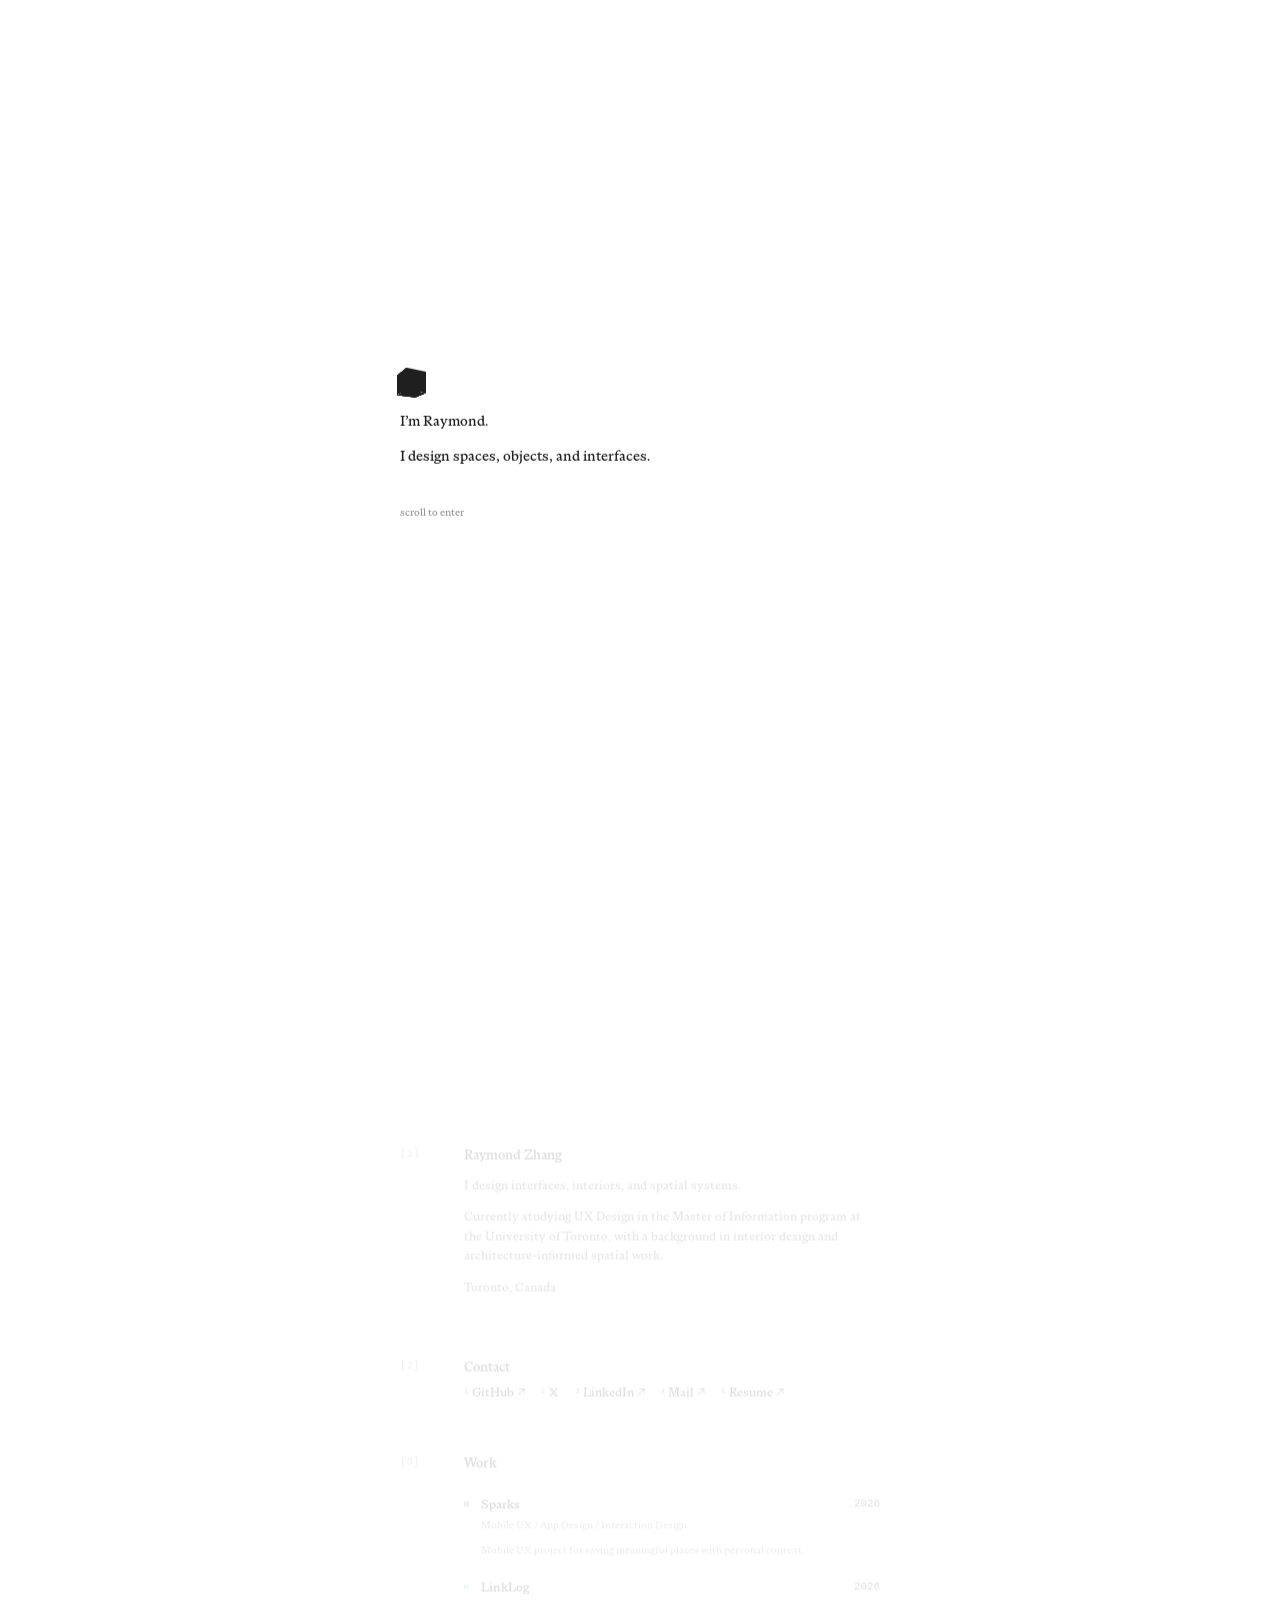
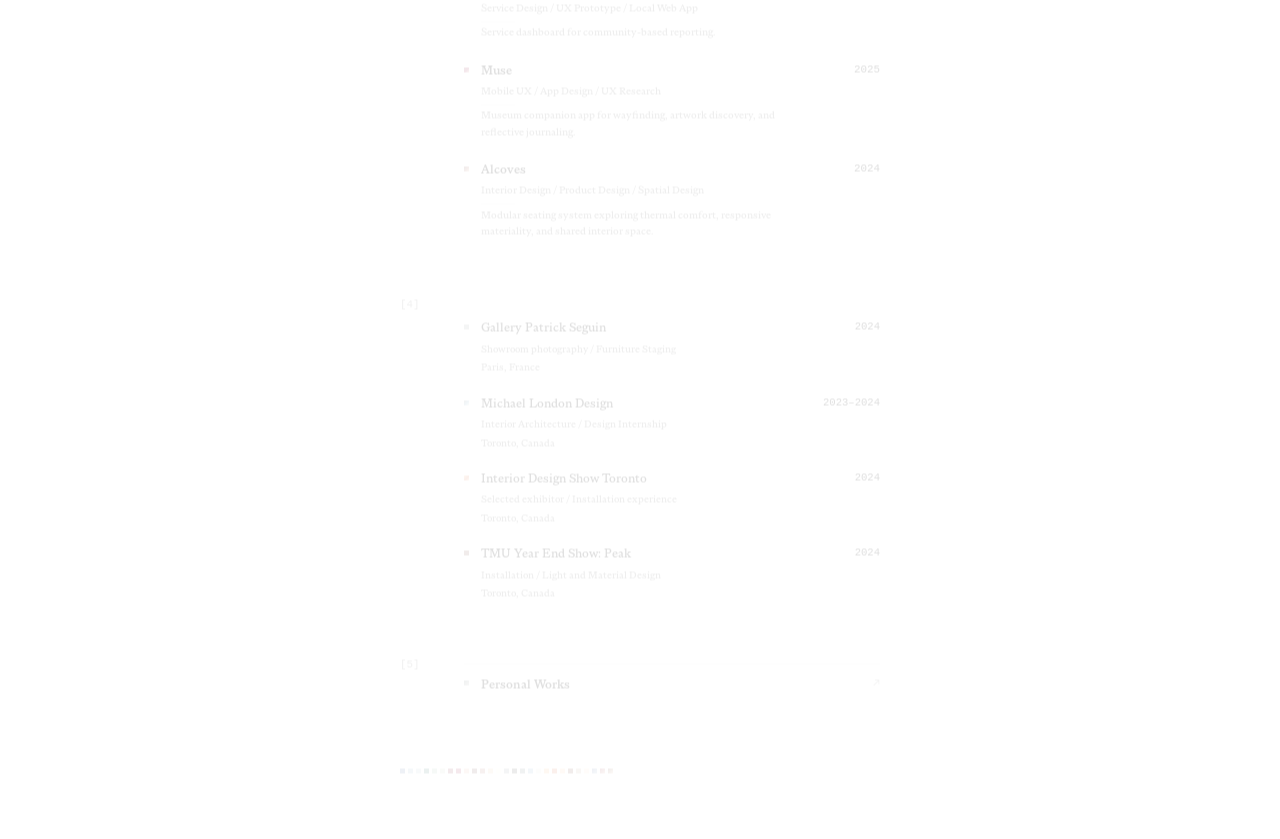
==== index.html @ 58f9a2d8 "Tighten Sparks prototype carousel spacing" ====
<!DOCTYPE html>
<html lang="en">
<head>
	<meta charset="UTF-8">
	<meta name="viewport" content="width=device-width, initial-scale=1.0">
	<meta name="theme-color" content="#ffffff">
	<meta name="background-color" content="#ffffff">
	<meta name="description" content="Raymond Zhang is a designer working across UX, interiors, and spatial systems, with selected work in service design, mobile app design, product design, and spatial experience.">
	<meta property="og:type" content="website">
	<meta property="og:url" content="https://www.ray-mnd.com/">
	<meta property="og:title" content="Raymond Zhang — UX, Spatial &amp; Product Design">
	<meta property="og:description" content="A portfolio of UX, service design, mobile app design, product design, and spatial experience work by Raymond Zhang.">
	<meta property="og:image" content="https://www.ray-mnd.com/og-image.png">
	<meta property="og:image:width" content="1200">
	<meta property="og:image:height" content="630">
	<meta property="og:image:alt" content="Raymond Zhang portfolio preview">
	<meta name="twitter:card" content="summary_large_image">
	<meta name="twitter:title" content="Raymond Zhang — UX, Spatial &amp; Product Design">
	<meta name="twitter:description" content="A portfolio of UX, service design, mobile app design, product design, and spatial experience work by Raymond Zhang.">
	<meta name="twitter:image" content="https://www.ray-mnd.com/og-image.png">
	<title>Raymond Zhang</title>
	<link rel="canonical" href="https://www.ray-mnd.com/">
	<link rel="icon" href="favicon.svg" type="image/svg+xml">
	<link rel="stylesheet" href="style.css?v=2026-06-17-tight-lowfi-carousel">
</head>

<body>
	<section class="intro-gate" aria-label="Opening introduction">
		<div class="site-shell intro-inner">
			<div class="intro-cube-scene" aria-hidden="true">
				<div class="intro-cube">
					<span class="cube-face cube-front"></span>
					<span class="cube-face cube-back"></span>
					<span class="cube-face cube-right"></span>
					<span class="cube-face cube-left"></span>
					<span class="cube-face cube-top"></span>
					<span class="cube-face cube-bottom"></span>
				</div>
				<div class="palette-cube" style="--cube-index: 0; --cube-tone: #050505; --cube-x: 1.18rem;">
					<span></span><span></span><span></span><span></span><span></span><span></span><span></span><span></span><span></span><span></span><span></span><span></span>
				</div>
				<div class="palette-cube" style="--cube-index: 1; --cube-tone: #1b1b1b; --cube-x: 1.8rem;">
					<span></span><span></span><span></span><span></span><span></span><span></span><span></span><span></span><span></span><span></span><span></span><span></span>
				</div>
				<div class="palette-cube" style="--cube-index: 2; --cube-tone: #313131; --cube-x: 2.42rem;">
					<span></span><span></span><span></span><span></span><span></span><span></span><span></span><span></span><span></span><span></span><span></span><span></span>
				</div>
				<div class="palette-cube" style="--cube-index: 3; --cube-tone: #484848; --cube-x: 3.04rem;">
					<span></span><span></span><span></span><span></span><span></span><span></span><span></span><span></span><span></span><span></span><span></span><span></span>
				</div>
				<div class="palette-cube" style="--cube-index: 4; --cube-tone: #5f5f5f; --cube-x: 3.66rem;">
					<span></span><span></span><span></span><span></span><span></span><span></span><span></span><span></span><span></span><span></span><span></span><span></span>
				</div>
				<div class="palette-cube" style="--cube-index: 5; --cube-tone: #767676; --cube-x: 4.28rem;">
					<span></span><span></span><span></span><span></span><span></span><span></span><span></span><span></span><span></span><span></span><span></span><span></span>
				</div>
				<div class="palette-cube" style="--cube-index: 6; --cube-tone: #8c8c8c; --cube-x: 4.9rem;">
					<span></span><span></span><span></span><span></span><span></span><span></span><span></span><span></span><span></span><span></span><span></span><span></span>
				</div>
				<div class="palette-cube" style="--cube-index: 7; --cube-tone: #a3a3a3; --cube-x: 5.52rem;">
					<span></span><span></span><span></span><span></span><span></span><span></span><span></span><span></span><span></span><span></span><span></span><span></span>
				</div>
				<div class="palette-cube" style="--cube-index: 8; --cube-tone: #b9b9b9; --cube-x: 6.14rem;">
					<span></span><span></span><span></span><span></span><span></span><span></span><span></span><span></span><span></span><span></span><span></span><span></span>
				</div>
				<div class="palette-cube" style="--cube-index: 9; --cube-tone: #cdcdcd; --cube-x: 6.76rem;">
					<span></span><span></span><span></span><span></span><span></span><span></span><span></span><span></span><span></span><span></span><span></span><span></span>
				</div>
				<div class="palette-cube" style="--cube-index: 10; --cube-tone: #dddddd; --cube-x: 7.38rem;">
					<span></span><span></span><span></span><span></span><span></span><span></span><span></span><span></span><span></span><span></span><span></span><span></span>
				</div>
				<div class="palette-cube" style="--cube-index: 11; --cube-tone: #ededed; --cube-x: 8rem;">
					<span></span><span></span><span></span><span></span><span></span><span></span><span></span><span></span><span></span><span></span><span></span><span></span>
				</div>
				<div class="palette-cube" style="--cube-index: 12; --cube-tone: #f8f8f8; --cube-x: 8.62rem;">
					<span></span><span></span><span></span><span></span><span></span><span></span><span></span><span></span><span></span><span></span><span></span><span></span>
				</div>
			</div>
			<p class="intro-line intro-name">I’m Raymond.</p>
			<p class="intro-line">I design spaces, objects, and interfaces.</p>
			<a class="intro-line intro-scroll-note" href="#home">scroll to enter</a>
		</div>
	</section>

	<main id="home" class="site-shell portfolio-index">
		<div class="home-index">
			<section class="home-intro" aria-labelledby="intro-title">
			<p class="index-number">[1]</p>
			<div class="intro-copy">
				<h1 id="intro-title">Raymond Zhang</h1>
				<p>I design interfaces, interiors, and spatial systems.</p>
				<p>Currently studying UX Design in the Master of Information program at the University of Toronto, with a background in interior design and architecture-informed spatial work.</p>
				<p class="muted">Toronto, Canada</p>
			</div>
			</section>

			<section class="contact-links" aria-label="Contact links">
			<p class="index-number">[2]</p>
			<div>
				<h2>Contact</h2>
				<ul class="numbered-links" aria-label="Contact links">
					<li>
						<a class="github-contact-link" href="https://github.com/sosekit" target="_blank" rel="noopener noreferrer">
							<sup>1</sup>
							<span>GitHub ↗</span>
						</a>
					</li>
					<li>
						<a class="x-contact-link" href="https://x.com/zhnnnng" target="_blank" rel="noopener noreferrer" aria-label="X">
							<sup>2</sup>
							<svg class="contact-link-icon" viewBox="0 0 24 24" aria-hidden="true" focusable="false">
								<path d="M18.9 2.5h3.3l-7.2 8.2 8.4 10.8h-6.6l-5.1-6.6-5.9 6.6H2.5l7.7-8.7L2.2 2.5h6.8l4.6 5.9 5.3-5.9Zm-1.2 17.1h1.8L8 4.3H6.1l11.6 15.3Z"></path>
							</svg>
						</a>
					</li>
					<li><a href="https://www.linkedin.com/in/zhng/" target="_blank" rel="noopener noreferrer"><sup>3</sup><span>LinkedIn ↗</span></a></li>
					<li><a href="mailto:rymndzhng@gmail.com"><sup>4</sup><span>Mail ↗</span></a></li>
					<li><a href="resume/raymond-zhang-resume.pdf" target="_blank" rel="noopener noreferrer"><sup>5</sup><span>Resume ↗</span></a></li>
				</ul>
			</div>
			</section>

			<section id="featured" class="selected-work-index" aria-labelledby="selected-title">
			<p class="index-number">[3]</p>
			<div>
				<h2 id="selected-title">Work</h2>
				<div class="work-list">
					<button class="work-index-row" type="button" data-work="sparks" aria-expanded="false" aria-controls="work-detail-panel">
						<span class="work-marker" style="--marker-color: #4e6498;" aria-hidden="true"></span>
						<span class="work-main">
							<strong>Sparks</strong>
							<em class="work-discipline">Mobile UX / App Design / Interaction Design</em>
							<small>Mobile UX project for saving meaningful places with personal context.</small>
						</span>
						<time datetime="2026">2026</time>
					</button>

					<button class="work-index-row" type="button" data-work="linklog" aria-expanded="false" aria-controls="work-detail-panel">
						<span class="work-marker" style="--marker-color: linear-gradient(135deg, #4e6498 0%, #96b4c9 55%, #b3c8cd 100%);" aria-hidden="true"></span>
						<span class="work-main">
							<strong>LinkLog</strong>
							<em class="work-discipline">Service Design / UX Prototype / Local Web App</em>
							<small>Service dashboard for community-based reporting.</small>
						</span>
						<time datetime="2026">2026</time>
					</button>

					<button class="work-index-row" type="button" data-work="muse" aria-expanded="false" aria-controls="work-detail-panel">
						<span class="work-marker" style="--marker-color: linear-gradient(135deg, #811c35 0%, #901442 55%, #e3b09b 100%);" aria-hidden="true"></span>
						<span class="work-main">
							<strong>Muse</strong>
							<em class="work-discipline">Mobile UX / App Design / UX Research</em>
							<small>Museum companion app for wayfinding, artwork discovery, and reflective journaling.</small>
						</span>
						<time datetime="2025">2025</time>
					</button>

					<button class="work-index-row" type="button" data-work="alcoves" aria-expanded="false" aria-controls="work-detail-panel">
						<span class="work-marker" style="--marker-color: linear-gradient(135deg, #5d3833 0%, #a86a5d 55%, #e8c29e 100%);" aria-hidden="true"></span>
						<span class="work-main">
							<strong>Alcoves</strong>
							<em class="work-discipline">Interior Design / Product Design / Spatial Design</em>
							<small>Modular seating system exploring thermal comfort, responsive materiality, and shared interior space.</small>
						</span>
						<time datetime="2024">2024</time>
					</button>
				</div>
			</div>
			</section>

			<section id="archive" class="archive-index" aria-label="Archive">
			<p class="index-number">[4]</p>
			<div>
				<div id="archive-list" class="archive-list" aria-label="Archive index"></div>
			</div>
			</section>

			<section id="personal" class="personal-works-index" aria-labelledby="personal-title">
				<p class="index-number">[5]</p>
				<div>
					<button id="personal-works-trigger" class="personal-works-trigger" type="button" aria-expanded="false" aria-controls="personal-grid-panel">
						<span class="personal-marker" style="--marker-color: linear-gradient(135deg, #616f74 0%, #b5b5af 100%);" aria-hidden="true"></span>
						<span class="personal-trigger-main">
							<span id="personal-title" class="personal-title">Personal Works</span>
						</span>
						<span class="personal-trigger-state">↗</span>
					</button>
					<div id="mobile-personal-panel" class="mobile-personal-panel" hidden>
						<div id="mobile-personal-grid" class="mobile-personal-panel-inner personal-grid"></div>
					</div>
				</div>
			</section>
			<div class="swatch-strip-wrapper" aria-hidden="true">
				<div class="swatch-strip">
					<span class="swatch-chip" style="--swatch-color: #4e6498"></span>
					<span class="swatch-chip" style="--swatch-color: #96b4c9"></span>
					<span class="swatch-chip" style="--swatch-color: #b3c8cd"></span>
					<span class="swatch-chip" style="--swatch-color: #2c695a"></span>
					<span class="swatch-chip" style="--swatch-color: #9ab9a6"></span>
					<span class="swatch-chip" style="--swatch-color: #c6d4bd"></span>
					<span class="swatch-chip" style="--swatch-color: #811c35"></span>
					<span class="swatch-chip" style="--swatch-color: #901442"></span>
					<span class="swatch-chip" style="--swatch-color: #e3b09b"></span>
					<span class="swatch-chip" style="--swatch-color: #5d3833"></span>
					<span class="swatch-chip" style="--swatch-color: #a86a5d"></span>
					<span class="swatch-chip" style="--swatch-color: #e8c29e"></span>
					<span class="swatch-chip" style="--swatch-color: #fffceb"></span>
					<span class="swatch-chip" style="--swatch-color: #899498"></span>
					<span class="swatch-chip" style="--swatch-color: #333230"></span>
					<span class="swatch-chip" style="--swatch-color: #616f74"></span>
					<span class="swatch-chip" style="--swatch-color: #7facc6"></span>
					<span class="swatch-chip" style="--swatch-color: #e2e7dc"></span>
					<span class="swatch-chip" style="--swatch-color: #f2b573"></span>
					<span class="swatch-chip" style="--swatch-color: #d15c32"></span>
					<span class="swatch-chip" style="--swatch-color: #f7cc9d"></span>
					<span class="swatch-chip" style="--swatch-color: #69372b"></span>
					<span class="swatch-chip" style="--swatch-color: #baa494"></span>
					<span class="swatch-chip" style="--swatch-color: #fadec3"></span>
					<span class="swatch-chip" style="--swatch-color: linear-gradient(135deg, #4e6498 0%, #96b4c9 100%)"></span>
					<span class="swatch-chip" style="--swatch-color: linear-gradient(135deg, #811c35 0%, #e3b09b 100%)"></span>
					<span class="swatch-chip" style="--swatch-color: linear-gradient(135deg, #5d3833 0%, #e8c29e 100%)"></span>
				</div>
			</div>
		</div>

		<section id="work-detail-panel" class="work-detail-panel work-panel-shell" aria-live="polite" hidden>
			<div id="work-detail-scroll" class="work-panel-scroll">
				<div id="work-detail-content" class="work-detail-content"></div>
			</div>
			<div id="work-panel-bottom-fade" class="work-panel-bottom-fade" aria-hidden="true"></div>
		</section>

		<section id="personal-grid-panel" class="personal-grid-panel" aria-label="Personal work thumbnails" hidden>
			<div id="personal-grid" class="personal-grid"></div>
		</section>

	</main>
	<div id="floating-image-preview" class="floating-image-preview archive-hover-preview" aria-hidden="true">
		<img alt="" loading="lazy" decoding="async">
	</div>
	<script>
		const cleanTrackingParams = () => {
			const url = new URL(window.location.href);
			let changed = false;

			Array.from(url.searchParams.keys()).forEach((key) => {
				if (key.toLowerCase().startsWith("utm_") || key.toLowerCase() === "fbclid") {
					url.searchParams.delete(key);
					changed = true;
				}
			});

			if (changed) {
				window.history.replaceState({}, "", `${url.pathname}${url.search}${url.hash}`);
			}
		};

		cleanTrackingParams();

			const IMAGE_VERSION = "2026-06-16-performance";
			const versionedImage = (src) => `${src}?v=${IMAGE_VERSION}`;
			const versionedSrcset = (srcset) => srcset
				.split(",")
				.map((candidate) => {
					const [src, ...descriptors] = candidate.trim().split(/\s+/);
					return `${versionedImage(src)} ${descriptors.join(" ")}`.trim();
				})
				.join(", ");
			const applyImageMetadata = (image, source) => {
				if (source.intrinsicWidth && source.intrinsicHeight) {
					image.width = source.intrinsicWidth;
					image.height = source.intrinsicHeight;
				}
				if (source.sizes) image.sizes = source.sizes;
				if (source.srcset) image.srcset = versionedSrcset(source.srcset);
			};

		const archiveItems = [
			{
				title: "Gallery Patrick Seguin",
				descriptor: "Showroom photography / Furniture Staging",
				location: "Paris, France",
				year: "2024",
					markerColor: "#899498",
					image: "images/archive/gallery-patrick-seguin.jpg",
					alt: "Gallery Patrick Seguin showroom photography",
					intrinsicWidth: 900,
					intrinsicHeight: 675
				},
			{
				title: "Michael London Design",
				descriptor: "Interior Architecture / Design Internship",
				location: "Toronto, Canada",
				year: "2023–2024",
					markerGradient: "linear-gradient(135deg, #616f74 0%, #7facc6 55%, #e2e7dc 100%)",
					image: "images/archive/michael-london-design.jpg",
					alt: "Michael London Design spatial documentation",
					intrinsicWidth: 900,
					intrinsicHeight: 675
				},
			{
				title: "Interior Design Show Toronto",
				descriptor: "Selected exhibitor / Installation experience",
				location: "Toronto, Canada",
				year: "2024",
					markerGradient: "linear-gradient(135deg, #f2b573 0%, #d15c32 55%, #f7cc9d 100%)",
					image: "images/archive/ids-toronto.jpg",
					alt: "Interior Design Show Toronto exhibition installation",
					intrinsicWidth: 900,
					intrinsicHeight: 675
				},
			{
				title: "TMU Year End Show: Peak",
				descriptor: "Installation / Light and Material Design",
				location: "Toronto, Canada",
				year: "2024",
					markerColor: "#69372b",
					image: "images/archive/tmu-year-end-peak.jpg",
					alt: "TMU Year End Show Peak installation",
					intrinsicWidth: 900,
					intrinsicHeight: 675
				}
		];

		const personalWorks = [
			{
				title: "Apples and Peaches",
				year: "2023",
				markerGradient: "linear-gradient(135deg, #811c35 0%, #e3b09b 100%)",
					image: "images/personal/painted-fruit-study.jpeg",
					alt: "Apples and peaches painting across an open sketchbook",
					intrinsicWidth: 1400,
					intrinsicHeight: 1038,
					srcset: "images/personal/painted-fruit-study-700.jpeg 700w, images/personal/painted-fruit-study.jpeg 1400w",
					sizes: "(max-width: 780px) 92vw, 320px",
					aspect: "4 / 3",
				imageScale: "1.14",
				size: "half"
			},
			{
				title: "7 Rue du Perche",
				year: "2024",
				markerColor: "#899498",
					image: "images/personal/7-rue-du-perche.jpg",
					alt: "Architectural elevation drawing of 7 Rue du Perche in Paris",
					intrinsicWidth: 838,
					intrinsicHeight: 1295,
					aspect: "2 / 3",
				imageFit: "contain",
				size: "half"
			},
			{
				title: "Takamatsu Facade Sketch",
				year: "2025",
					markerGradient: "linear-gradient(135deg, #616f74 0%, #b5b5af 100%)",
					image: "images/personal/takamatsu-architecture-sketch.jpg",
					alt: "Architectural line sketch of buildings in Takamatsu",
					intrinsicWidth: 1400,
					intrinsicHeight: 1017,
					srcset: "images/personal/takamatsu-architecture-sketch-700.jpg 700w, images/personal/takamatsu-architecture-sketch.jpg 1400w",
					sizes: "(max-width: 780px) 92vw, 320px",
					aspect: "4 / 3",
				imageScale: "1.07",
				size: "half"
			},
			{
				title: "Shanghai Facade Study",
				year: "2025",
					markerColor: "#899498",
					image: "images/personal/shanghai-architecture-sketch.jpg",
					alt: "Panoramic architectural line sketch of a Shanghai facade",
					intrinsicWidth: 1800,
					intrinsicHeight: 697,
					srcset: "images/personal/shanghai-architecture-sketch-900.jpg 900w, images/personal/shanghai-architecture-sketch.jpg 1800w",
					sizes: "(max-width: 780px) 92vw, 680px",
					aspect: "21 / 8",
				size: "wide"
			},
			{
				title: "Pathways",
				year: "2023",
				markerGradient: "linear-gradient(135deg, #4e6498 0%, #96b4c9 100%)",
				video: "videos/personal/pathways-2023.mp4",
				alt: "Pathways video study",
				aspect: "16 / 9",
				invertVideo: true,
				size: "medium"
			},
			{
				title: "Linea Lamp",
				year: "2022",
				markerColor: "#616f74",
					image: "images/personal/linea-lamp.jpg",
					alt: "Technical line drawing of the Linea Lamp design",
					intrinsicWidth: 1400,
					intrinsicHeight: 997,
					srcset: "images/personal/linea-lamp-700.jpg 700w, images/personal/linea-lamp.jpg 1400w",
					sizes: "(max-width: 780px) 92vw, 420px",
					aspect: "2262 / 1611",
				imageFit: "contain",
				size: "medium-left"
			}
		];

		const featuredProjects = {
			linklog: {
				title: "LinkLog",
				discipline: "Service Design / UX Prototype / Local Web App",
				year: "2026",
				summary: "LinkLog is a browser-based service dashboard prototype designed for OACAO’s Links2Wellbeing program. It helps staff manage local client records, track follow-ups, document interactions, and prepare de-identified seasonal reports without relying on a backend or complex technical setup. The final package included a working prototype, storyboard, user testing materials, future-state service blueprint, implementation toolkit, Miro process work, and technical documentation.",
				marker: "linear-gradient(135deg, #4e6498 0%, #96b4c9 55%, #b3c8cd 100%)",
				meta: [
					["Role", "UX Researcher / Service Designer / Prototype Developer"],
					["Tools", "Figma, Miro, MS Teams, HTML, CSS, JavaScript"],
					["Timeline", "May 2026"],
					["Team", "Team of 5"],
					["Context", "Academic-client service design project for OACAO’s Links2Wellbeing program"]
				],
				sections: [
					{
						label: "Problem",
						body: [
							"Community-based reporting workflows often depend on spreadsheets, shared computers, local files, and manual coordination. For staff and volunteers, this can make it difficult to know which clients need follow-up, where interaction notes live, and how to prepare reporting data without exposing sensitive information.",
							"Users needed a clearer way to manage referrals, follow-up activity, and seasonal reporting while staying within a local-file workflow."
						]
					},
					{
						label: "Solution",
						body: "LinkLog translates a spreadsheet-heavy service workflow into a lightweight local dashboard. The prototype supports client records, interaction notes, participation status, overdue follow-up tracking, and de-identified reporting exports.",
						items: [
							"Folder-based CSV loading",
							"Role selection and organization setup",
							"Dashboard overview of active clients and follow-ups",
							"Priority call lists",
							"3-month, 6-month, and 12-month follow-up tracking",
							"De-identified seasonal export flows",
							"Local save confirmation and plain-language folder guidance"
						]
					},
					{
						label: "Research / Discovery",
						body: "The project began by mapping the service workflow across frontline staff and program-level reporting needs. I focused on how Link Workers move from referral intake to first contact, participation tracking, follow-up calls, and annual or seasonal reporting.",
						items: [
							"How staff manage client records",
							"How interaction notes are documented",
							"Where follow-up tracking breaks down",
							"How reporting data is prepared",
							"What non-technical users need from a local-file tool"
						]
					},
					{
						label: "Key insights",
						insights: [
							["The workflow was not only about data entry.", "Staff needed to understand what action to take next, especially when a client was overdue for follow-up or missing participation information."],
							["Local files created both flexibility and confusion.", "CSV-based workflows made the tool lightweight and privacy-conscious, but folder permissions, save locations, and file structure needed clearer guidance."],
							["Reporting needed preview and control.", "Users needed to understand what fields were included, what date range was selected, and whether exported data was de-identified before saving."],
							["Plain language mattered as much as the interface.", "Labels, setup instructions, and confirmation states needed to reduce uncertainty for users who may not be comfortable with technical file handling."]
						]
					},
					{
						label: "Design response",
						body: "The design focused on making the workflow visible, guided, and reversible.",
						insights: [
							["Role-based setup", "Help users enter the tool through the perspective of their work context."],
							["Dashboard overview", "Surface active clients, overdue follow-ups, due-this-week tasks, and new enrollments."],
							["Priority call list", "Turn follow-up tracking into an actionable next-step view."],
							["Reporting flow", "Let users configure, preview, de-identify, and export seasonal reports with clearer confidence."]
						]
					},
					{
						label: "System + IA",
						ia: {
							userGroups: "SALC staff / volunteers · OACAO staff",
							coreObjects: "Client record · Interaction note · Follow-up status · Participation status · Organization profile · Seasonal report · Export file",
							primaryFlows: "Referral intake → first contact → participation tracking → scheduled follow-up → seasonal reporting",
							navigationModel: "Role setup · Dashboard · Clients · Follow-ups · Reports · Settings / folder access",
							keyDecisions: [
								"Separate daily coordination from program-level reporting.",
								"Use role-based setup so users enter the tool through their work context.",
								"Group exports by reporting intent rather than technical field names.",
								"Make de-identification, selected fields, date ranges, and save location visible before export.",
								"Keep local-file actions plain-language and reversible."
							],
							systemLogic: [
								"Follow-ups are organized around 3-month, 6-month, and 12-month check-ins.",
								"Reporting flows prioritize preview, field selection, and de-identified output.",
								"The dashboard surfaces overdue, due-this-week, and active client activity as action cues."
							]
						}
					},
					{
						label: "Prototype flows",
						numbered: [
							"Select role and organization",
							"Load local CSV folder",
							"Review dashboard summary",
							"Identify overdue follow-up",
							"Open client record and interaction history",
							"Prepare de-identified seasonal report",
							"Preview selected fields and export locally"
						]
					},
					{
						label: "Testing + iteration",
						body: "Feedback focused on whether the setup and export flows felt understandable for non-technical staff. The onboarding, folder-permission guidance, and reporting language were revised to make the tool feel more like a familiar local application rather than a technical prototype.",
						items: [
							"Users needed clearer explanation of folder access and local file handling",
							"Export filters needed to be grouped by reporting intent, not technical fields",
							"Save confirmation needed to make the final file location and format clearer"
						]
					},
					{
						label: "Design changes",
						items: [
							"Redesigned onboarding and role selection",
							"Clarified organization setup and folder-permission language",
							"Reorganized export filters into a more structured reporting flow",
							"Added preview states before export",
							"Added de-identified report language and local save confirmation"
						]
					},
					{
						label: "Takeaways",
						insights: [
							["Service tools need to make the next action visible.", "The strongest dashboard moments were not just summaries, but cues that helped staff know who needed attention next."],
							["Privacy can be designed through workflow.", "Local-file handling, de-identification, preview states, and field selection helped make privacy visible instead of hidden in the system."],
							["Plain-language UX is part of accessibility.", "The tool became more usable when technical file actions were translated into everyday steps."]
						]
					},
					{
						label: "Future steps",
						body: "Future iterations would focus on deeper usability testing with SALC staff, improving error recovery for missing or renamed CSV files, and refining the reporting flow for different seasonal or annual reporting needs."
					},
					{
						label: "Project Materials",
						body: "Selected final deliverables and process artifacts from the LinkLog service design project.",
						materials: [
							{
								label: "Prototype Demo",
								description: "Live prototype showing the Link Worker and OACAO reporting flows.",
								href: "https://link-logv2.vercel.app/"
							},
							{
								label: "Final Deliverables Folder",
								description: "Storyboard, user testing materials, future-state service blueprint, and supporting final documents.",
								href: "https://drive.google.com/drive/folders/1syy4EmmQT8JvOfEaAPjqw_-8b2BJGwcI"
							},
							{
								label: "Implementation Success Measurement Toolkit",
								description: "Toolkit for measuring adoption, ease of use, workflow fit, and organizational value.",
								href: "https://docs.google.com/document/d/1TLaolVhrd-7oYP8f5yWtf_HtqrpzsdS1lMcR8tavSR8/edit?tab=t.0#heading=h.66a3g2tp1sl5"
							},
							{
								label: "Miro Process Work",
								description: "Affinity mapping, current-state blueprinting, and early process work.",
								href: "https://miro.com/app/board/uXjVHXrD-IA=/?moveToWidget=3458764671706328996&cot=14"
							},
							{
								label: "GitHub Repository",
								description: "Prototype files, technical documentation, README files, product backlog, and requirements.",
								href: "https://github.com/belindakwan/LinkLogv2/"
							}
						]
					}
				]
			},
			sparks: {
				title: "Sparks",
				discipline: "Mobile UX / App Design / Interaction Design",
				year: "2026",
				summary: "Sparks is a mobile UX project for saving, organizing, and revisiting meaningful places through trusted recommendations, personal context, and curated discovery. The app helps users capture the meaning behind a place, not just the location.",
				marker: "#4e6498",
				meta: [
					["Role", "UX Designer / UX Researcher"],
					["Tools", "Figma, Miro, MS Teams"],
					["Timeline", "2026"],
					["Team", "Team of 3"],
					["Context", "Mobile UX design project"]
				],
				sections: [
					{
						label: "Product direction",
						body: "Sparks connects place, memory, and action. It supports people who want to save meaningful places with context and explore recommendations from people they trust."
					},
					{
						label: "Problem",
						body: [
							"People save places across map pins, screenshots, notes, messages, and memory. These saved places can be useful, but they rarely keep the context of why a place mattered.",
							"Users needed a clearer way to collect meaningful places, organize them into lists, and share recommendations without turning the experience into a generic public review platform."
						]
					},
					{
						label: "Solution",
						body: "Sparks reframes saved places as personal landmarks. Users can create a Spark, add context, organize Sparks into curated lists, and explore trusted recommendations as guided experiences.",
						items: [
							"Create place-based Sparks with photos, captions, and location context",
							"Build Spark Lists around trips, moods, routines, or recommendations",
							"Explore saved lists through guided routes",
							"Use audience controls for selective sharing",
							"Return to meaningful places with clearer saved and bookmark states"
						]
					},
					{
						dividerBefore: true,
						label: "Target users",
						body: "Two proto-personas shaped the redesign:",
						personaCards: [
							{
								name: "NAT",
								title: "The Urban Explorer",
								age: "21",
								icon: "images/projects/sparks/nat-persona.png",
								alt: "Black and white illustrated icon for NAT, the urban explorer persona",
								intrinsicWidth: 256,
								intrinsicHeight: 256,
								description: "New to a city or visiting temporarily. Wants trusted, personal recommendations instead of generic tourist content.",
								painPoint: "Recommendations from friends or creators are scattered and hard to use in the moment."
							},
							{
								name: "JEN",
								title: "The Travelling Creator",
								age: "24",
								icon: "images/projects/sparks/jen-persona.png",
								alt: "Black and white illustrated icon for JEN, the travelling creator persona",
								intrinsicWidth: 256,
								intrinsicHeight: 256,
								description: "A local, traveller, or city enthusiast who intentionally collects meaningful places and wants to share them with others.",
								painPoint: "Existing platforms make it hard to connect content, place, and personal context in a lasting way."
							}
						],
						sharedInsight: "Both users need a way to connect place, memory, and action, either by following trusted recommendations or creating meaningful lists for others to explore."
					},
					{
						label: "Research / usability feedback",
						body: "Peer usability testing showed that the original prototype had a strong concept, but several parts of the flow did not match user expectations.",
						items: [
							"List creation was hidden and felt tied to adding a location",
							"The Explore List CTA was visually buried and easy to miss",
							"Bookmarks and Lists created a confusing mental model",
							"Audience toggle states were unclear",
							"Form state needed to persist across interactions",
							"Monochrome icons reduced scannability in navigation and map-heavy screens"
						]
					},
					{
						label: "Key insights",
						insights: [
							["Saved places needed context.", "A location alone was not enough. The memory, reason, or recommendation attached to the place made it useful."],
							["Lists needed a clearer home.", "Users needed one place to find saved and created Spark Lists."],
							["Explore needed to feel active.", "Spark Lists worked best when they became guided discovery experiences rather than static collections."],
							["Visual cues improved wayfinding.", "Colour and active states helped users scan categories, navigation, and map-heavy screens more quickly."]
						]
					},
					{
						label: "System + structure",
						ia: {
							userGroups: "Urban explorers · Travelling creators · Close friends · List followers",
							coreObjects: "Place · Spark · Spark List · Saved list · Category · Audience group · Comment",
							primaryFlows: "Create a Spark · Create a List · Add to List · Explore a Spark List · Comment",
							navigationModel: "Home · Create · Your Lists · Explore · Saved · Profile",
							keyDecisions: [
								"Keep Spark creation separate from List creation.",
								"Give lists a dedicated place in the navigation.",
								"Make save, bookmark, and audience states explicit.",
								"Use category colour as a functional cue.",
								"Design recovery states for unavailable lists."
							],
							systemLogic: [
								"A Spark can stand alone or belong to one or more Spark Lists.",
								"Spark Lists can be saved, previewed, explored, and completed.",
								"Comments add reflection and social context to individual Sparks."
							]
						}
					},
					{
						dividerBefore: true,
						label: "Design response",
						body: "Based on usability testing, I redesigned Sparks' core flows to make saving, organizing, and revisiting places clearer through category filters, explicit save states, a dedicated Your Lists page, and a standalone Create List flow. Visually, the redesign moved from a mostly monochrome interface toward a more scannable system with colour-coded category cues, stronger CTA hierarchy, clearer active states, and reusable list and card components.",
						insights: [
							["Dedicated Your Lists page", "Centralizes saved and created Spark Lists so users know where lists live."],
							["Standalone Create List flow", "Lets users create curated collections without starting from a Spark."],
							["Reusable Add to List component", "Lets users keep building lists from multiple points in the app."],
							["Stronger Explore Mode CTAs", "Makes guided list exploration more visible and easier to start."]
						]
					},
					{
						label: "Redeveloped Task Flows",
						body: "The redesigned flows focus on two connected behaviours: creating meaningful place-based content and exploring curated Spark Lists as guided experiences. Together, these flows support the creator who captures and shares places, and the explorer who follows trusted recommendations in the real world.",
						insights: [
							["Create a Spark", "This flow supports JEN, the travelling creator. Users start from Home, create a Spark, add or search for a location, write a caption, choose an audience, and decide whether the Spark stays individual or joins a Spark List. If the location does not exist, users can create a new location from the searched name. The flow ends with a clear posted state."],
							["Create a Spark rationale", "Clearer button affordances, persistent form state, location fallback options, and explicit save or list choices reduce hesitation during creation."],
							["Explore a Spark List", "This flow supports NAT, the urban explorer. Users open saved Spark Lists, preview a list, start Explore Mode, follow a route to each Spark location, and finish with a checklist-style completion screen for reviewing, following, commenting, or bookmarking."],
							["Unavailable list recovery", "If a saved Spark List was deleted by the creator, the app shows a recovery state with a similar suggested Spark List that users can preview before starting."],
							["Explore rationale", "Spark Lists become guided discovery experiences with route-following, progress, recovery states, and post-experience actions."]
						]
					},
					{
						label: "Low-Fidelity Prototype",
						body: "Early wireframes were used to test the structure of the create, save, and list exploration flows before moving into visual design.",
						carousel: [
							{
								src: "images/projects/sparks/lofi-home-feed-view.png",
								alt: "Low-fidelity wireframe of the Sparks home feed view",
								intrinsicWidth: 360,
								intrinsicHeight: 800
							},
							{
								src: "images/projects/sparks/lofi-home-map-view.png",
								alt: "Low-fidelity wireframe of the Sparks home map view",
								intrinsicWidth: 360,
								intrinsicHeight: 800
							},
							{
								src: "images/projects/sparks/lofi-add-spark-to-list.png",
								alt: "Low-fidelity wireframe of adding a Spark to a list",
								intrinsicWidth: 360,
								intrinsicHeight: 800
							},
							{
								src: "images/projects/sparks/lofi-create-spark-add-title.png",
								alt: "Low-fidelity wireframe of the Create Spark caption and audience flow",
								intrinsicWidth: 360,
								intrinsicHeight: 800
							},
							{
								src: "images/projects/sparks/lofi-create-spark-gallery-selected.png",
								alt: "Low-fidelity wireframe of the Create Spark gallery selection flow",
								intrinsicWidth: 360,
								intrinsicHeight: 800
							},
							{
								src: "images/projects/sparks/lofi-end-of-experience.png",
								alt: "Low-fidelity wireframe of the Spark List end of experience screen",
								intrinsicWidth: 360,
								intrinsicHeight: 800
							},
							{
								src: "images/projects/sparks/lofi-explore-mode-spark-1.png",
								alt: "Low-fidelity wireframe of Explore Mode navigation",
								intrinsicWidth: 360,
								intrinsicHeight: 800
							},
							{
								src: "images/projects/sparks/lofi-spark-list-preview-location-1.png",
								alt: "Low-fidelity wireframe of the Spark List preview flow",
								intrinsicWidth: 360,
								intrinsicHeight: 800
							}
						]
					},
					{
						label: "Key Components",
						items: [
							"Spark Cards: display image, title, location, tags, and save state for quick browsing",
							"Category Filters: help users scan and filter Sparks by type, mood, or activity",
							"Create Spark Flow: guides users through photo, location, caption, audience, and list assignment",
							"Create List Flow: gives users a direct way to create curated collections",
							"Your Lists Page: centralizes saved and created Spark Lists",
							"Add to List Component: lets users keep building lists from multiple points in the app",
							"Explore Mode: turns Spark Lists into guided, real-world discovery routes",
							"Commenting: lets users add reflections, reactions, or memories to a Spark"
						]
					},
					{
						label: "Feature moments",
						insights: [
							["Creating a Spark", "Helps users capture a meaningful place quickly while preserving the context behind it: photo, location, caption, audience, and list assignment."],
							["Creating a List", "Gives users a direct way to organize Sparks into curated collections instead of hiding list creation inside the Spark flow."],
							["Spark List Guide", "Turns curated lists into guided discovery experiences with sequencing, route-following, and intentional completion."],
							["Leaving a Comment", "Adds personal reflection and social context so each Spark feels more meaningful and connected."]
						]
					},
					{
						label: "Testing + iteration",
						body: "The redesign focused on navigation clarity, list creation, form persistence, and whether users understood how Sparks, Lists, bookmarks, and Explore Mode related to each other.",
						items: [
							"Users needed a clearer entry point for creating lists",
							"Explore Mode needed stronger visual priority",
							"Bookmark and list states needed clearer separation",
							"Audience toggles needed more explicit state changes",
							"Colour-coded navigation cues improved scannability"
						]
					},
					{
						label: "Key iteration details",
						items: [
							"Added a dedicated Your Lists page",
							"Separated Create List from Create Spark",
							"Introduced a reusable Add to List component",
							"Clarified category filters and active navigation states",
							"Made bookmark and save states more explicit",
							"Added recovery states for unavailable Spark Lists",
							"Improved CTA hierarchy for Explore Mode and list actions"
						]
					},
					{
						dividerBefore: true,
						label: "Takeaways",
						insights: [
							["Context made the product useful.", "The app became stronger when the design focused less on places alone and more on why those places mattered."],
							["Lists needed to become experiences.", "Spark Lists worked better when they supported exploration, progress, and recovery, not just saving."],
							["Navigation carried the concept.", "Clearer structure helped users understand the difference between Sparks, Lists, bookmarks, and guided exploration."]
						]
					},
					{
						label: "Future steps",
						body: "Future iterations would focus on testing Explore Mode in real-world contexts, refining map and list switching, and evaluating audience controls with users."
					},
					{
						label: "Why Sparks Works",
						body: [
							"Sparks works because each design decision supports a clear user need: capture quickly, remember with context, browse without friction, and return to places with intention.",
							"Save the place. Keep the context. Revisit with intention."
						]
					}
				]
			},
			muse: {
				title: "Muse",
				discipline: "Mobile UX / App Design / UX Research",
				year: "2025",
				role: "UX Designer / UX Researcher",
				tools: "Figma, Miro, MS Teams",
				timeline: "3 months",
				team: "Research team of 4",
				summary: "Muse is a mobile companion app designed to make museum visits easier to navigate, understand, and remember. It brings together AR wayfinding, artwork lookup, accessible learning tools, and reflective journaling to support visitors before, during, and after their visit.",
				marker: "linear-gradient(135deg, #811c35 0%, #901442 55%, #e3b09b 100%)",
				meta: [
					["Role", "UX Designer / UX Researcher"],
					["Tools", "Figma, Miro, MS Teams"],
					["Timeline", "3 months"],
					["Team", "Research team of 4"]
				],
				sections: [
					{
						label: "Problem",
						body: [
							"Museum visits are rich, but often hard to move through.",
							"Visitors are expected to navigate unfamiliar layouts, absorb artwork context, and document what they saw, all at the same time. Through research, we found that the museum experience often breaks down in three places: wayfinding, information access, and personal documentation.",
							"Visitors described getting lost in maze-like layouts, relying on surface-level wall labels, and leaving with scattered photos or notes they rarely revisited."
						]
					},
					{
						label: "Solution",
						body: [
							"Muse turns the museum visit into a guided, reflective experience.",
							"The app combines AR navigation, artwork lookup, accessible content, and journaling into one mobile companion. Instead of treating navigation, learning, and documentation as separate tasks, Muse connects them into a single visit flow."
						],
						items: [
							"AR navigation for finding galleries and artworks",
							"QR code and number-based artwork lookup",
							"Contextual artwork descriptions",
							"Audio description and colour-blind viewing support",
							"Journal entries for saving, reflecting on, and sharing visits"
						]
					},
					{
						label: "Research",
						body: "To understand how people currently move through museums, our team interviewed art enthusiasts and frequent museum visitors, primarily ages 18–30. Sessions were recorded with consent, summarized, and synthesized through affinity mapping in Miro.",
						image: {
							src: "images/projects/muse/affinity-map.jpg",
							alt: "Muse affinity mapping research synthesis on a whiteboard",
							intrinsicWidth: 1200,
							intrinsicHeight: 900,
							srcset: "images/projects/muse/affinity-map-600.jpg 600w, images/projects/muse/affinity-map.jpg 1200w",
							sizes: "(max-width: 780px) 68vw, 18rem",
							width: "min(68%, 18rem)",
							treatment: "whiteWash",
							placement: "afterItems"
						},
						items: [
							"How visitors navigate museum spaces",
							"How they learn about artworks",
							"How they document their visits",
							"When they prefer solo or social experiences",
							"What tools they already rely on"
						]
					},
					{
						label: "User persona",
						persona: {
							title: "The Reflective Museum Visitor",
							profile: "A frequent museum visitor who wants to move through exhibitions with more confidence, understand artworks in context, and remember the visit afterward.",
							need: "A guided way to navigate the museum, access deeper artwork information, and document reflections without interrupting the visit.",
							behaviors: [
								"Visits museums alone or with friends",
								"Takes photos of artworks, labels, maps, or exhibition details",
								"Looks up artists or artwork context when labels feel too limited",
								"Documents visits for memory, study, inspiration, or sharing",
								"Values both quiet solo reflection and social conversation"
							],
							painPoints: [
								"Large museum layouts can feel maze-like",
								"Signage and maps are not always easy to use in the moment",
								"Wall labels often provide limited context",
								"Photos and notes become scattered after the visit",
								"Social documentation does not always support private reflection"
							],
							designImplication: "Muse needed to connect wayfinding, artwork information, accessibility support, and journaling into one museum visit flow."
						}
					},
					{
						label: "Key insights",
						insights: [
							["Navigation shaped the entire visit.", "Participants consistently described museums as difficult to navigate. Maps were hard to find, signage was unclear, and several visitors photographed physical maps or asked staff for directions, while still missing exhibits they intended to see."],
							["Documentation was scattered, but important.", "Every participant took photos during museum visits, often for memory, sharing, or creative reference. Some also used sketches and notes, but these artifacts lived across camera rolls, notebooks, and apps with no clear way to revisit them."],
							["Artwork information lacked depth.", "Visitors wanted more context than wall labels usually provided. When labels felt too shallow, they searched online, looked for artist portfolios, or stopped trying. QR codes were received positively because they allowed visitors to access information without crowding the artwork label."],
							["Solo and social visits served different needs.", "Visitors valued shared conversations during museum visits, but solo visits allowed for slower reflection. Muse needed to support both modes instead of forcing the experience into a purely social feed."]
						]
					},
					{
						label: "Design response",
						insights: [
							["Wayfinding", "Help visitors confidently move through unfamiliar galleries."],
							["Artwork lookup", "Make it easier to access information through QR scanning or artwork numbers."],
							["Accessible learning", "Support different ways of engaging with artwork through audio description, colour-blind filters, and clearer contextual content."],
							["Reflection", "Give visitors a structured place to save artworks, write notes, and revisit their experience later."]
						]
					},
					{
						label: "System + IA",
						ia: {
							userGroups: "Museum visitors · Art enthusiasts · Solo visitors · Social visitors · Accessibility-focused visitors",
							coreObjects: "Museum · Exhibition · Artwork · Gallery · Visit · Journal entry · Saved artwork · Accessibility preference",
							primaryFlows: "Discover museum → view museum details → look up artwork → navigate via AR → read artwork context → save or journal visit",
							navigationModel: "Discover · Museum detail · Artwork lookup · AR map · Artwork detail · Journal · Tickets / visit info",
							keyDecisions: [
								"Connect wayfinding, artwork information, and documentation into one visit flow.",
								"Support both QR-code lookup and number-based lookup for different museum contexts.",
								"Separate personal journal entries from broader social discovery.",
								"Keep accessibility features close to the artwork viewing experience.",
								"Make museum discovery, visit planning, and in-gallery use part of the same system."
							],
							systemLogic: [
								"Artwork lookup leads to contextual information and optional journaling.",
								"AR navigation supports movement through galleries rather than replacing the visit.",
								"Journal entries link personal reflection to specific artworks or visits."
							]
						}
					},
					{
						label: "Prototype flows",
						numbered: [
							"Discover a museum",
							"Look up an artwork by QR code or number",
							"Navigate to a gallery using AR wayfinding",
							"Save and write a journal entry",
							"View museum information and purchase tickets"
						]
					},
					{
						label: "Testing + iteration",
						body: "We tested the high-fidelity prototype through task-based sessions covering discovery, artwork lookup, AR navigation, journal logging, and ticket purchasing.",
						items: [
							"The AR arrival state needed stronger visual confirmation",
							"Journal entries needed clearer feedback when an artwork was linked",
							"Back navigation needed to be more consistent across screens"
						]
					},
					{
						label: "Design changes",
						items: [
							"Increased the contrast and affordance of the AR arrival card",
							"Added a linked artwork preview before publishing a journal entry",
							"Improved navigation consistency across artwork, lookup, and map screens"
						]
					},
					{
						label: "Takeaways",
						insights: [
							["Research gave the product a clear center.", "Repeated navigation frustrations across interviews gave us confidence that wayfinding should become Muse’s core differentiator."],
							["The product became stronger when it became narrower.", "Early concepts included many possible features, but the prototype became more cohesive when we focused on four primary flows: navigate, lookup, journal, and museum information."],
							["Documentation was personal before it was social.", "Users did not only document museum visits to share them. They saved images, notes, and impressions for memory, inspiration, and later reflection. This shaped the journal into a space for both private and social use."]
						]
					},
					{
						label: "Future steps",
						body: "Future iterations would focus on deeper usability testing for the AR navigation flow, stronger accessibility controls such as colour-blind filters and adjustable text size, and multilingual support for visitors who prefer to engage with artwork in languages other than English."
					}
				]
			},
			alcoves: {
				title: "Alcoves",
				discipline: "Interior Design / Product Design / Spatial Design",
				year: "2024",
				summary: "Alcoves is a modular seating system that treats comfort as personal, visible, and spatial. Positioned between furniture, installation, and environmental interface, the project explores how seating can respond to thermal conditions, bodily perception, and shared occupation.",
				marker: "linear-gradient(135deg, #5d3833 0%, #a86a5d 55%, #e8c29e 100%)",
				meta: [
					["Role", "Interior Designer / Product Designer"],
					["Tools", "Rhino 3D, rendering, material studies, concept development"],
					["Timeline", "2024"],
					["Context", "Undergraduate interior design project"]
				],
				sections: [
					{
						label: "Overview",
						body: [
							"Alcoves began as a study of comfort at the scale of the body. In shared interiors, thermal comfort is often treated as a uniform room condition, even though people experience warmth, humidity, proximity, enclosure, and material contact differently.",
							"The project rethinks seating as a localized comfort system. Instead of designing a chair as a static object, Alcoves proposes a modular seating environment that can shape atmosphere, social proximity, and individual comfort."
						]
					},
					{
						label: "Design question",
						body: "How might seating become an architectural device for comfort, interaction, and atmosphere?"
					},
					{
						label: "Thermal comfort research",
						body: [
							"The project was informed by research into thermal comfort, psychrometric conditions, and the subjective ways people perceive heat, enclosure, and material contact.",
							"Psychrometric thinking considers how air temperature, humidity, airflow, and surrounding surfaces affect comfort. Alcoves translates this research into a product-scale proposal: a seating module that creates a more localized comfort zone instead of relying only on room-wide heating or cooling.",
							"The project also considers perceived comfort. A user’s comfort is not only technical; it is shaped by bodily position, enclosure, privacy, surface temperature, proximity to others, and the feeling of being held within a space."
						],
						items: [
							"Temperature and humidity as spatial conditions",
							"Localized heating rather than whole-room conditioning",
							"Body-scale comfort zones",
							"Enclosure and perceived warmth",
							"Seating posture and duration of occupation",
							"Surface contact and material response",
							"Social proximity and personal comfort thresholds"
						]
					},
					{
						label: "Seating principles",
						body: [
							"The seating system was developed around the relationship between posture, enclosure, and environmental control.",
							"Rather than treating seating as a neutral object, Alcoves considers the seat as a comfort interface. The module supports rest, pause, gathering, and withdrawal while also shaping the user’s immediate thermal and spatial experience."
						],
						insights: [
							["Body-scale comfort", "The module frames comfort around the seated body rather than the entire room."],
							["Partial enclosure", "The capsule form creates a sense of shelter without fully isolating the user from the surrounding environment."],
							["Contact and warmth", "Material surfaces become part of the comfort experience through touch, temperature, and visual response."],
							["Social flexibility", "The seating system supports different levels of privacy and interaction depending on how modules are arranged."]
						]
					},
					{
						label: "Concept",
						body: [
							"Alcoves proposes a family of capsule-like seating modules that create small, personalized comfort zones. Each unit operates as both an object and a spatial fragment: a place to sit, pause, gather, or withdraw.",
							"The project hybridizes seating and heating into a modular comfort hub, allowing thermal experience to become part of the design language of the object."
						]
					},
					{
						label: "Design response",
						body: "The system is built around three connected ideas:",
						insights: [
							["Localized comfort", "Rather than conditioning the room as a whole, Alcoves works at the scale of the individual and immediate surroundings. Each module becomes a microclimate shaped by seating, surface, enclosure, and thermal response."],
							["Responsive materiality", "The seating surface visually communicates thermal change, making invisible environmental conditions more legible through material behavior."],
							["Modular social space", "The capsule modules can be arranged into different spatial conditions, supporting solitude, paired conversation, small gatherings, and larger installation-like environments."]
						]
					},
					{
						label: "Typology system",
						image: {
							src: "images/projects/alcoves/alcove-iso.png",
							alt: "Alcoves modular seating typology render",
							intrinsicWidth: 900,
							intrinsicHeight: 559,
							srcset: "images/projects/alcoves/alcove-iso-450.png 450w, images/projects/alcoves/alcove-iso.png 900w",
							sizes: "(max-width: 780px) 72vw, 18rem"
						},
						body: [
							"Alcoves is organized through a typology system: a set of repeatable module arrangements that allow the project to adapt to different interior conditions and social behaviors.",
							"The typology system shows how one seating module can become many spatial conditions. Depending on arrangement, Alcoves can operate as furniture, installation, social infrastructure, or environmental interface."
						],
						insights: [
							["Solo alcove", "A single module for individual rest, privacy, and personal thermal control."],
							["Pair setting", "Two modules arranged for quiet conversation or shared pause."],
							["Linear arrangement", "A repeated row condition for corridors, waiting areas, galleries, or transitional interiors."],
							["Cluster arrangement", "A grouped configuration that supports small gatherings and flexible social interaction."],
							["Field condition", "A larger installation-like layout where multiple modules create a soft spatial landscape."],
							["Threshold condition", "Modules placed near entries, edges, or circulation zones to create moments of transition, pause, and orientation."]
						]
					},
					{
						label: "Material + interaction",
						body: [
							"Alcoves uses responsive material behavior to make thermal comfort visible.",
							"The project explores how temperature, humidity, touch, and occupation can become part of the spatial experience. Rather than hiding heating and environmental systems, Alcoves turns comfort into something users can see, feel, and adjust.",
							"The surface acts as a feedback layer. As the module responds to thermal change, the material expression helps communicate warmth, occupation, and comfort. This creates a more embodied relationship between user, object, and environment."
						],
						video: {
							src: "videos/projects/alcoves/ray-in-motion.mp4",
							label: "Alcoves material interaction motion study"
						}
					},
					{
						label: "Spatial / product system",
						body: "Alcoves is conceived as a modular family rather than a single fixed chair. The repeated unit allows the project to move across scales, from product to furniture system to spatial installation.",
						items: [
							"Single enclosed seating",
							"Paired seating for conversation",
							"Linear arrangements for waiting or transitional spaces",
							"Clustered groupings for gathering",
							"Field-like installations",
							"Comfort hubs for semi-public interiors",
							"Galleries",
							"Lounges",
							"Libraries",
							"Wellness spaces",
							"Educational interiors",
							"Waiting areas",
							"Exhibition environments",
							"Sheltered outdoor settings"
						]
					},
					{
						label: "Representation",
						body: [
							"The project was developed through ideation sketches, 3D modelling, modular configuration studies, material research, and rendered visualizations.",
							"AI-assisted rendering was used as part of the image-making process to explore atmosphere, scale, and spatial character. The underlying modular seating system, comfort concept, and spatial logic were developed through design research and 3D modelling."
						],
						image: {
							src: "images/projects/alcoves/ai-render.jpg",
							alt: "AI-assisted render exploring Alcoves as a modular interior seating environment",
							intrinsicWidth: 760,
							intrinsicHeight: 760,
							srcset: "images/projects/alcoves/ai-render-380.jpg 380w, images/projects/alcoves/ai-render.jpg 760w",
							sizes: "(max-width: 780px) 32vw, 8.32rem",
							width: "min(32%, 8.32rem)",
							treatment: "monoContrast",
							placement: "afterBody"
						}
					},
					{
						label: "Outcome",
						body: [
							"Alcoves became a speculative product and spatial design proposal that treats comfort as personal, visible, and architectural.",
							"Rather than understanding seating as a neutral object, the project frames it as an interface between body and environment: something that can organize privacy, social interaction, and atmospheric experience at once."
						]
					},
					{
						label: "Takeaways",
						insights: [
							["Comfort can be designed at the scale of the body.", "The project reinforced that thermal comfort is not universal. Smaller, localized systems can offer a more nuanced response than room-scale conditioning alone."],
							["Heating can become spatial.", "By integrating thermal thinking into the seating system, Alcoves shifts heating from a hidden background system into an experiential design condition."],
							["Furniture can act architecturally.", "A seating module can do more than provide function. It can shape enclosure, circulation, privacy, and social behavior."],
							["Material can communicate environment.", "Responsive surfaces can help users understand thermal change without relying on screens or instructions."],
							["Typology creates flexibility.", "A repeated module becomes more useful when it can support many spatial conditions, from individual rest to collective gathering."]
						]
					},
					{
						label: "Future development",
						body: "Future iterations would focus on full-scale prototyping, testing surface response and thermal comfort across different module arrangements, and studying how the system could operate in both interior and sheltered outdoor environments."
					}
				]
			}
		};

		const archiveList = document.getElementById("archive-list");
		const portfolioIndex = document.querySelector(".portfolio-index");
		const workRows = Array.from(document.querySelectorAll(".work-index-row"));
		const workDetailPanel = document.getElementById("work-detail-panel");
		const workDetailScroll = document.getElementById("work-detail-scroll");
		const workPanelBottomFade = document.getElementById("work-panel-bottom-fade");
		const workDetailContent = document.getElementById("work-detail-content");
		const personalWorksTrigger = document.getElementById("personal-works-trigger");
		const personalTriggerState = personalWorksTrigger.querySelector(".personal-trigger-state");
		const personalGridPanel = document.getElementById("personal-grid-panel");
		const personalGrid = document.getElementById("personal-grid");
		const mobilePersonalPanel = document.getElementById("mobile-personal-panel");
		const mobilePersonalGrid = document.getElementById("mobile-personal-grid");
		const floatingPreview = document.getElementById("floating-image-preview");
		const floatingPreviewImage = floatingPreview.querySelector("img");
		const swatchStrip = document.querySelector(".swatch-strip");
		const swatchChips = Array.from(document.querySelectorAll(".swatch-chip"));
		const canHover = window.matchMedia("(hover: hover) and (pointer: fine)").matches;
		const reduceMotion = window.matchMedia("(prefers-reduced-motion: reduce)").matches;
		const introGate = document.querySelector(".intro-gate");
		const scrollSettleItems = Array.from(document.querySelectorAll(
			".home-intro, .contact-links, .selected-work-index, .archive-index, .personal-works-index, .minimal-footer"
		));

		const clamp = (value, min, max) => Math.min(Math.max(value, min), max);
		let targetIntroProgress = 0;
		let renderedIntroProgress = 0;
		let introProgressFrame = null;

		const setIntroProgress = (progress) => {
			const clampedProgress = clamp(progress, 0, 1);
			document.documentElement.style.setProperty("--intro-opacity", Math.max(0, 1 - clampedProgress * 1.15).toFixed(3));
			document.documentElement.style.setProperty("--intro-y", `${(-32 * clampedProgress).toFixed(1)}px`);
			document.documentElement.style.setProperty("--home-opacity", Math.min(1, clampedProgress * 1.25).toFixed(3));
			document.documentElement.style.setProperty("--home-y", `${(24 * (1 - clampedProgress)).toFixed(1)}px`);
		};

		const renderIntroProgress = () => {
			const delta = targetIntroProgress - renderedIntroProgress;
			renderedIntroProgress += delta * 0.18;
			setIntroProgress(renderedIntroProgress);

			if (Math.abs(delta) > 0.002) {
				introProgressFrame = requestAnimationFrame(renderIntroProgress);
			} else {
				renderedIntroProgress = targetIntroProgress;
				setIntroProgress(renderedIntroProgress);
				introProgressFrame = null;
			}
		};

		const handleIntroScroll = () => {
			if (!introGate) return;
			const maxScroll = Math.max(1, introGate.offsetHeight * 0.85);
			const progress = reduceMotion ? Math.min(window.scrollY / introGate.offsetHeight, 1) : Math.min(window.scrollY / maxScroll, 1);
			targetIntroProgress = clamp(progress, 0, 1);

			if (reduceMotion) {
				renderedIntroProgress = targetIntroProgress;
				setIntroProgress(renderedIntroProgress);
				return;
			}

			if (!introProgressFrame) {
				introProgressFrame = requestAnimationFrame(renderIntroProgress);
			}
		};

		window.addEventListener("scroll", handleIntroScroll, { passive: true });
		window.addEventListener("resize", handleIntroScroll);
		handleIntroScroll();

		if (!reduceMotion && "IntersectionObserver" in window) {
			document.body.classList.add("scroll-feel-ready");
			const settleObserver = new IntersectionObserver((entries) => {
				entries.forEach((entry) => {
					if (entry.isIntersecting) {
						entry.target.classList.add("is-scroll-visible");
					}
				});
			}, {
				threshold: 0.08,
				rootMargin: "0px 0px -10% 0px"
			});

			scrollSettleItems.forEach((item) => settleObserver.observe(item));
		}

		const positionFloatingPreview = (event) => {
			const previewWidth = 190;
			const previewHeight = 143;
			const offsetX = 32;
			const offsetY = 12;
			const margin = 16;
			let x = event.clientX + offsetX;
			let y = event.clientY + offsetY;

			if (x + previewWidth + margin > window.innerWidth) {
				x = event.clientX - previewWidth - offsetX;
			}

			if (y + previewHeight + margin > window.innerHeight) {
				y = window.innerHeight - previewHeight - margin;
			}

			floatingPreview.style.setProperty("--x", `${Math.max(margin, x)}px`);
			floatingPreview.style.setProperty("--y", `${Math.max(margin, y)}px`);
		};

		const showFloatingPreview = (item, event) => {
			if (!canHover || !item.image) return;
				floatingPreviewImage.onerror = hideFloatingPreview;
				floatingPreviewImage.src = versionedImage(item.image);
				floatingPreviewImage.alt = item.alt;
				applyImageMetadata(floatingPreviewImage, item);
				positionFloatingPreview(event);
			floatingPreview.classList.add("is-visible");
		};

		const hideFloatingPreview = () => {
			floatingPreview.classList.remove("is-visible");
			floatingPreviewImage.onerror = null;
		};

		archiveList.replaceChildren(
			...archiveItems.map((item) => {
				const row = document.createElement("div");
				row.className = "archive-row";

				const marker = document.createElement("span");
				marker.className = "archive-marker";
				marker.setAttribute("aria-hidden", "true");
				marker.style.setProperty("--marker-color", item.markerGradient || item.markerColor);

				const text = document.createElement("span");
				text.className = "archive-main";
				text.textContent = item.title;

				const meta = document.createElement("small");
				meta.textContent = item.descriptor;
				text.appendChild(meta);

				const location = document.createElement("small");
				location.textContent = item.location;
				text.appendChild(location);

				const year = document.createElement("time");
				year.textContent = item.year;
				if (/^\d{4}/.test(item.year)) year.dateTime = item.year.slice(0, 4);

				row.addEventListener("mouseenter", (event) => showFloatingPreview(item, event));
				row.addEventListener("mousemove", positionFloatingPreview);
				row.addEventListener("mouseleave", hideFloatingPreview);
				row.addEventListener("mousedown", (event) => event.preventDefault());
				row.addEventListener("click", (event) => {
					event.preventDefault();
					event.stopPropagation();
				});

				row.append(marker, text, year);
				return row;
			})
		);

		const renderPersonalCard = (item) => {
				const card = document.createElement(item.link ? "a" : "figure");
				card.className = "personal-card";
				if (item.size) card.classList.add(`is-${item.size}`);
				if (item.link) card.href = item.link;

				const thumb = document.createElement("div");
				thumb.className = "personal-thumb";
				if (item.aspect) thumb.style.setProperty("--thumb-aspect", item.aspect);
				if (item.imageScale) thumb.style.setProperty("--image-scale", item.imageScale);
				if (item.imageFit) thumb.style.setProperty("--image-fit", item.imageFit);
				if (item.invertVideo) thumb.classList.add("is-inverted-video");

					if (item.video) {
						const video = document.createElement("video");
						video.dataset.src = item.video;
						video.muted = true;
						video.defaultMuted = true;
						video.loop = true;
						video.playsInline = true;
						video.preload = "none";
						video.playbackRate = 1.25;
						video.setAttribute("aria-label", item.alt);
						video.addEventListener("contextmenu", (event) => event.preventDefault());
						video.addEventListener("dragstart", (event) => event.preventDefault());
					video.addEventListener("loadeddata", () => {
						video.playbackRate = 1.25;
						video.play().catch(() => {});
					}, { once: true });
					thumb.appendChild(video);
				} else {
						const image = document.createElement("img");
						image.src = versionedImage(item.image);
						image.alt = item.alt;
						applyImageMetadata(image, item);
						image.loading = "lazy";
					image.decoding = "async";
					image.onerror = () => {
						image.remove();
						thumb.classList.add("is-missing");
					};
					thumb.appendChild(image);
				}

				const meta = document.createElement("figcaption");
				meta.className = "personal-card-meta";

				const title = document.createElement("span");
				title.className = "personal-card-title";

				const titleMarker = document.createElement("span");
				titleMarker.className = "personal-card-title-marker";
				titleMarker.setAttribute("aria-hidden", "true");
				titleMarker.style.setProperty("--marker-color", item.markerGradient || item.markerColor);

				const titleText = document.createElement("span");
				titleText.textContent = item.title;
				title.append(titleMarker, titleText);

				const year = document.createElement("time");
				year.className = "personal-card-year";
				year.textContent = item.year;
				if (/^\d{4}/.test(item.year)) year.dateTime = item.year.slice(0, 4);

				meta.append(title, year);
				card.append(thumb, meta);
				return card;
		};

			personalGrid.replaceChildren(...personalWorks.map(renderPersonalCard));
			mobilePersonalGrid.replaceChildren(...personalWorks.map(renderPersonalCard));

			const activateDeferredVideos = (root) => {
				root.querySelectorAll("video[data-src]").forEach((video) => {
					if (!video.src) video.src = video.dataset.src;
					video.playbackRate = 1.25;
					video.play().catch(() => {});
				});
			};

		const closeOpenPanels = () => {
			portfolioIndex.classList.remove("panel-open", "work-open", "personal-open");
			workDetailPanel.hidden = true;
			workPanelBottomFade.classList.remove("is-visible");
			personalGridPanel.classList.remove("is-visible");
			personalGridPanel.hidden = true;
			mobilePersonalPanel.classList.remove("is-open");
			mobilePersonalPanel.hidden = true;
			document.querySelectorAll(".mobile-work-panel").forEach((panel) => {
				panel.classList.remove("is-visible");
				panel.hidden = true;
				panel.replaceChildren();
			});
			workRows.forEach((row) => row.setAttribute("aria-expanded", "false"));
			personalWorksTrigger.setAttribute("aria-expanded", "false");
			personalTriggerState.textContent = "↗";
		};

		const updateWorkPanelFade = () => {
			if (workDetailPanel.hidden || !portfolioIndex.classList.contains("work-open")) {
				workPanelBottomFade.classList.remove("is-visible");
				return;
			}

			const hasOverflow = workDetailScroll.scrollHeight > workDetailScroll.clientHeight + 4;
			const nearBottom = workDetailScroll.scrollTop + workDetailScroll.clientHeight >= workDetailScroll.scrollHeight - 48;
			workPanelBottomFade.classList.toggle("is-visible", hasOverflow && !nearBottom);
		};

		const renderWorkDetail = (project) => {
			workDetailContent.replaceChildren();

			const header = document.createElement("header");
			header.className = "work-detail-header";

			const marker = document.createElement("span");
			marker.className = "work-detail-marker";
			marker.setAttribute("aria-hidden", "true");
			marker.style.setProperty("--marker-color", project.marker);

			const titleBlock = document.createElement("div");

			const title = document.createElement("h3");
			title.className = "work-panel-title";
			title.textContent = project.title;

			const discipline = document.createElement("p");
			discipline.className = "work-panel-discipline";
			discipline.textContent = project.discipline;

			titleBlock.append(title, discipline);

			const year = document.createElement("time");
			year.className = "work-panel-year";
			year.textContent = project.year;
			year.dateTime = project.year;

			header.append(marker, titleBlock, year);

			const summary = document.createElement("p");
			summary.className = "work-detail-summary work-panel-summary";
			summary.textContent = project.summary;

			workDetailContent.appendChild(header);

			if (project.brandImage) {
				const brandFigure = document.createElement("figure");
				brandFigure.className = "work-panel-brand-image";
				if (project.brandImage.width) brandFigure.style.setProperty("--brand-image-width", project.brandImage.width);

					const brandImage = document.createElement("img");
					brandImage.src = versionedImage(project.brandImage.src);
					brandImage.alt = project.brandImage.alt;
					applyImageMetadata(brandImage, project.brandImage);
					brandImage.loading = "lazy";
				brandImage.decoding = "async";
				brandImage.draggable = false;
				brandImage.addEventListener("contextmenu", (event) => event.preventDefault());
				brandImage.addEventListener("dragstart", (event) => event.preventDefault());
				brandFigure.appendChild(brandImage);

				workDetailContent.appendChild(brandFigure);
			}

			workDetailContent.appendChild(summary);

			if (project.meta) {
				const meta = document.createElement("dl");
				meta.className = "work-detail-meta work-panel-meta";
				project.meta.forEach(([term, value]) => {
					const dt = document.createElement("dt");
					dt.textContent = term;
					const dd = document.createElement("dd");
					dd.textContent = value;
					meta.append(dt, dd);
				});
				workDetailContent.appendChild(meta);
			}

			if (project.sections) {
				const sections = document.createElement("div");
				sections.className = "work-panel-sections";

				project.sections.forEach((section) => {
					const sectionElement = document.createElement("section");
					sectionElement.className = "work-panel-section";
					if (section.dividerBefore) sectionElement.classList.add("work-panel-section-divider");

					const appendSectionImage = () => {
						if (!section.image) return;

						const figure = document.createElement("figure");
						figure.className = "work-panel-image";
						if (section.image.width) figure.style.setProperty("--panel-image-width", section.image.width);
						if (section.image.crop) figure.dataset.crop = section.image.crop;
						if (section.image.treatment) figure.dataset.treatment = section.image.treatment;

						const image = document.createElement("img");
						image.src = versionedImage(section.image.src);
						image.alt = section.image.alt;
						image.loading = "lazy";
						image.decoding = "async";
						image.draggable = false;
						image.addEventListener("contextmenu", (event) => event.preventDefault());
						image.addEventListener("dragstart", (event) => event.preventDefault());
						figure.appendChild(image);

						if (section.image.caption) {
							const caption = document.createElement("figcaption");
							caption.textContent = section.image.caption;
							figure.appendChild(caption);
						}

						sectionElement.appendChild(figure);
					};

					const label = document.createElement("h4");
					label.className = "work-panel-label";
					label.textContent = section.label;
					sectionElement.appendChild(label);

					if (section.collapsible) {
						sectionElement.classList.add("work-panel-section-collapsible");
						const details = document.createElement("details");
						details.className = "work-panel-disclosure";

						const summary = document.createElement("summary");
						summary.className = "work-panel-disclosure-title";
						summary.textContent = section.label;
						details.appendChild(summary);

						const content = document.createElement("div");
						content.className = "work-panel-disclosure-content";

						if (section.body) {
							const bodies = Array.isArray(section.body) ? section.body : [section.body];
							bodies.forEach((copy) => {
								const paragraph = document.createElement("p");
								paragraph.textContent = copy;
								content.appendChild(paragraph);
							});
						}

						if (section.insights) {
							const insightList = document.createElement("div");
							insightList.className = "work-panel-insights";
							section.insights.forEach(([heading, copy], index) => {
								const insight = document.createElement("div");
								insight.className = "work-panel-insight";

								const number = document.createElement("span");
								number.className = "work-panel-insight-number";
								number.textContent = String(index + 1).padStart(2, "0");

								const text = document.createElement("p");
								const strong = document.createElement("strong");
								strong.textContent = heading;
								text.append(strong, document.createTextNode(` ${copy}`));

								insight.append(number, text);
								insightList.appendChild(insight);
							});
							content.appendChild(insightList);
						}

						if (section.image) {
							const figure = document.createElement("figure");
							figure.className = "work-panel-image";
							if (section.image.width) figure.style.setProperty("--panel-image-width", section.image.width);

							const image = document.createElement("img");
							image.src = versionedImage(section.image.src);
							image.alt = section.image.alt;
							applyImageMetadata(image, section.image);
							image.loading = "lazy";
							image.decoding = "async";
							image.draggable = false;
							image.addEventListener("contextmenu", (event) => event.preventDefault());
							image.addEventListener("dragstart", (event) => event.preventDefault());
							figure.appendChild(image);

							if (section.image.caption) {
								const caption = document.createElement("figcaption");
								caption.textContent = section.image.caption;
								figure.appendChild(caption);
							}
							content.appendChild(figure);
						}

						details.appendChild(content);
						sectionElement.replaceChildren(details);
						sections.appendChild(sectionElement);
						return;
					}

					if (!["afterBody", "afterItems"].includes(section.image?.placement)) appendSectionImage();

					if (section.body) {
						const bodies = Array.isArray(section.body) ? section.body : [section.body];
						bodies.forEach((copy) => {
							const paragraph = document.createElement("p");
							paragraph.textContent = copy;
							sectionElement.appendChild(paragraph);
						});
					}

					if (section.image?.placement === "afterBody") appendSectionImage();

					if (section.video) {
						const figure = document.createElement("figure");
						figure.className = "work-panel-video";

						const video = document.createElement("video");
						video.src = section.video.src;
						video.muted = true;
						video.defaultMuted = true;
						video.loop = true;
						video.autoplay = true;
						video.playsInline = true;
						video.preload = "metadata";
						video.setAttribute("aria-label", section.video.label);
						video.addEventListener("contextmenu", (event) => event.preventDefault());
						video.addEventListener("dragstart", (event) => event.preventDefault());
						video.addEventListener("loadeddata", () => {
							video.play().catch(() => {});
						}, { once: true });
						figure.appendChild(video);

						sectionElement.appendChild(figure);
					}

					if (section.items) {
						const list = document.createElement("ul");
						list.className = "work-panel-list";
						section.items.forEach((item) => {
							const listItem = document.createElement("li");
							listItem.textContent = item;
							list.appendChild(listItem);
						});
						sectionElement.appendChild(list);
					}

					if (section.image?.placement === "afterItems") appendSectionImage();

					if (section.carousel) {
						const carousel = document.createElement("div");
						carousel.className = "work-panel-carousel";
						carousel.setAttribute("aria-label", `${section.label} screenshots`);

						section.carousel.forEach((item) => {
							const frame = document.createElement("figure");
							frame.className = "work-panel-carousel-frame";

							const image = document.createElement("img");
							image.src = versionedImage(item.src);
							image.alt = item.alt;
							applyImageMetadata(image, item);
							image.loading = "lazy";
							image.decoding = "async";
							image.draggable = false;
							image.addEventListener("contextmenu", (event) => event.preventDefault());
							image.addEventListener("dragstart", (event) => event.preventDefault());
							frame.appendChild(image);

							if (item.caption) {
								const caption = document.createElement("figcaption");
								caption.textContent = item.caption;
								frame.appendChild(caption);
							}

							carousel.appendChild(frame);
						});

						sectionElement.appendChild(carousel);
					}

					if (section.persona) {
						const persona = document.createElement("div");
						persona.className = "persona-content";

						const title = document.createElement("p");
						title.className = "persona-title";
						title.textContent = section.persona.title;
						persona.appendChild(title);

						if (section.persona.profile) {
							const profile = document.createElement("p");
							profile.className = "persona-profile";
							profile.textContent = section.persona.profile;
							persona.appendChild(profile);
						}

						const addPersonaGroup = (labelText, value) => {
							if (!value || (Array.isArray(value) && !value.length)) return;

							const group = document.createElement("div");
							group.className = "persona-group";

							const labelElement = document.createElement("span");
							labelElement.className = "persona-label";
							labelElement.textContent = labelText;

							if (Array.isArray(value)) {
								const list = document.createElement("ul");
								value.forEach((item) => {
									const listItem = document.createElement("li");
									listItem.textContent = item;
									list.appendChild(listItem);
								});
								group.append(labelElement, list);
							} else {
								const copy = document.createElement("p");
								copy.textContent = value;
								group.append(labelElement, copy);
							}

							persona.appendChild(group);
						};

						addPersonaGroup("Need", section.persona.need);
						addPersonaGroup("Behaviors", section.persona.behaviors);
						addPersonaGroup("Pain points", section.persona.painPoints);
						addPersonaGroup("Design implication", section.persona.designImplication);
						sectionElement.appendChild(persona);
					}

					if (section.personaCards) {
						const personaGrid = document.createElement("div");
						personaGrid.className = "persona-card-grid";

						section.personaCards.forEach((item) => {
							const card = document.createElement("article");
							card.className = "persona-card";

							const icon = document.createElement("img");
							icon.className = "persona-card-icon";
							icon.src = versionedImage(item.icon);
							icon.alt = item.alt;
							applyImageMetadata(icon, item);
							icon.loading = "lazy";
							icon.decoding = "async";
							icon.draggable = false;
							icon.addEventListener("contextmenu", (event) => event.preventDefault());
							icon.addEventListener("dragstart", (event) => event.preventDefault());

							const content = document.createElement("div");
							content.className = "persona-card-content";

							const title = document.createElement("p");
							title.className = "persona-card-title";
							title.textContent = `${item.name}: ${item.title}`;

							const age = document.createElement("p");
							age.className = "persona-card-age";
							age.textContent = `Age ${item.age}`;

							const description = document.createElement("p");
							description.className = "persona-card-description";
							description.textContent = item.description;

							const painPoint = document.createElement("p");
							painPoint.className = "persona-card-pain";
							painPoint.textContent = `Pain point: ${item.painPoint}`;

							content.append(title, age, description, painPoint);
							card.append(icon, content);
							personaGrid.appendChild(card);
						});

						sectionElement.appendChild(personaGrid);
					}

					if (section.sharedInsight) {
						const sharedInsight = document.createElement("p");
						sharedInsight.className = "persona-shared-insight";
						sharedInsight.textContent = `Shared insight: ${section.sharedInsight}`;
						sectionElement.appendChild(sharedInsight);
					}

					if (section.ia) {
						const ia = document.createElement("div");
						ia.className = "work-panel-ia";

						const addIaGroup = (labelText, value) => {
							if (!value || (Array.isArray(value) && !value.length)) return;

							const group = document.createElement("div");
							group.className = "work-panel-ia-group";

							const labelElement = document.createElement("span");
							labelElement.className = "work-panel-ia-label";
							labelElement.textContent = labelText;

							if (Array.isArray(value)) {
								const list = document.createElement("ul");
								list.className = "work-panel-ia-list";
								value.forEach((item) => {
									const listItem = document.createElement("li");
									listItem.textContent = item;
									list.appendChild(listItem);
								});
								group.append(labelElement, list);
							} else {
								const content = document.createElement("p");
								content.className = "work-panel-ia-content";
								content.textContent = value;
								group.append(labelElement, content);
							}

							ia.appendChild(group);
						};

						addIaGroup("Note", section.ia.note);
						addIaGroup("User groups", section.ia.userGroups);
						addIaGroup("Core objects", section.ia.coreObjects);
						addIaGroup("Primary flow", section.ia.primaryFlows);
						addIaGroup("Navigation model", section.ia.navigationModel);
						addIaGroup("Typology model", section.ia.typologyModel);
						addIaGroup("Key IA decisions", section.ia.keyDecisions);
						addIaGroup("System logic", section.ia.systemLogic);
						sectionElement.appendChild(ia);
					}

					if (section.numbered) {
						const list = document.createElement("div");
						list.className = "work-detail-list work-panel-list";
						section.numbered.forEach((item, index) => {
							const row = document.createElement("p");
							row.className = "work-panel-flow";
							const number = document.createElement("span");
							number.textContent = String(index + 1).padStart(2, "0");
							const text = document.createElement("strong");
							text.textContent = item;
							row.append(number, text);
							list.appendChild(row);
						});
						sectionElement.appendChild(list);
					}

					if (section.insights) {
						const insightList = document.createElement("div");
						insightList.className = "work-panel-insights";
						section.insights.forEach(([heading, copy], index) => {
							const insight = document.createElement("div");
							insight.className = section.label === "Takeaways" ? "work-panel-insight work-panel-takeaway" : "work-panel-insight";

							const number = document.createElement("span");
							number.className = "work-panel-insight-number";
							number.textContent = String(index + 1).padStart(2, "0");

							const text = document.createElement("p");
							const strong = document.createElement("strong");
							strong.textContent = heading;
							text.append(strong, document.createTextNode(` ${copy}`));

							insight.append(number, text);
							insightList.appendChild(insight);
						});
						sectionElement.appendChild(insightList);
					}

					if (section.changes) {
						const changesLabel = document.createElement("p");
						changesLabel.className = "work-panel-subhead";
						changesLabel.textContent = "Design changes";
						sectionElement.appendChild(changesLabel);

						const list = document.createElement("ul");
						section.changes.forEach((item) => {
							const listItem = document.createElement("li");
							listItem.textContent = item;
							list.appendChild(listItem);
						});
						sectionElement.appendChild(list);
					}

					if (section.materials) {
						const materialList = document.createElement("ul");
						materialList.className = "material-link-list";

						section.materials.forEach((item) => {
							const listItem = document.createElement("li");
							listItem.className = "material-link-item";

							const container = document.createElement(item.href ? "a" : "span");
							if (item.href) {
								container.href = item.href;
								container.target = "_blank";
								container.rel = "noopener noreferrer";
							} else {
								container.className = "is-pending";
							}

							const title = document.createElement("span");
							title.className = "material-link-title";
							title.textContent = item.href ? `${item.label} ↗` : item.label;

							const description = document.createElement("span");
							description.className = "material-link-description";
							description.textContent = item.description;

							container.append(title, description);
							listItem.appendChild(container);
							materialList.appendChild(listItem);
						});

						sectionElement.appendChild(materialList);
					}

					sections.appendChild(sectionElement);
				});

				workDetailContent.appendChild(sections);
				return;
			}

			const plate = document.createElement("div");
			plate.className = "work-detail-plate";
			plate.textContent = "Project notes";

			const list = document.createElement("div");
			list.className = "work-detail-list";
			project.points.forEach((point, index) => {
				const row = document.createElement("p");
				const number = document.createElement("span");
				number.textContent = String(index + 1).padStart(2, "0");
				const text = document.createElement("strong");
				text.textContent = point;
				row.append(number, text);
				list.appendChild(row);
			});

			workDetailContent.append(plate, list);
		};

		workRows.forEach((row) => {
			const mobilePanel = document.createElement("div");
			mobilePanel.className = "mobile-work-panel";
			mobilePanel.hidden = true;
			row.insertAdjacentElement("afterend", mobilePanel);

			row.addEventListener("click", () => {
				const project = featuredProjects[row.dataset.work];
				if (!project) return;

				const isMobile = window.matchMedia("(max-width: 780px)").matches;
				const isOpen = row.getAttribute("aria-expanded") === "true";
				closeOpenPanels();
				if (isOpen) return;

				renderWorkDetail(project);
				row.setAttribute("aria-expanded", "true");

				if (isMobile) {
					mobilePanel.replaceChildren(...Array.from(workDetailContent.childNodes).map((node) => node.cloneNode(true)));
					workDetailContent.replaceChildren();
					mobilePanel.hidden = false;
					requestAnimationFrame(() => mobilePanel.classList.add("is-visible"));
					return;
				}

				portfolioIndex.classList.add("panel-open", "work-open");
				workDetailPanel.hidden = false;
				workDetailScroll.scrollTop = 0;
				requestAnimationFrame(updateWorkPanelFade);
			});
		});

		workDetailScroll.addEventListener("scroll", updateWorkPanelFade);
		window.addEventListener("resize", updateWorkPanelFade);

		personalWorksTrigger.addEventListener("click", () => {
			const isMobile = window.matchMedia("(max-width: 780px)").matches;
			const isOpen = isMobile ? personalWorksTrigger.getAttribute("aria-expanded") === "true" : portfolioIndex.classList.contains("personal-open");
			closeOpenPanels();
			if (isOpen) return;

				if (isMobile) {
					personalWorksTrigger.setAttribute("aria-expanded", "true");
					personalTriggerState.textContent = "↗";
					mobilePersonalPanel.hidden = false;
					activateDeferredVideos(mobilePersonalPanel);
					requestAnimationFrame(() => mobilePersonalPanel.classList.add("is-open"));
					return;
				}

			portfolioIndex.classList.add("panel-open", "personal-open");
				personalWorksTrigger.setAttribute("aria-expanded", "true");
				personalTriggerState.textContent = "↗";
				personalGridPanel.hidden = false;
				activateDeferredVideos(personalGridPanel);
				requestAnimationFrame(() => personalGridPanel.classList.add("is-visible"));
			});

		const resetSwatchProximity = () => {
			swatchChips.forEach((chip) => {
				chip.style.removeProperty("--swatch-scale");
				chip.style.removeProperty("--swatch-opacity");
				chip.style.removeProperty("--swatch-brightness");
				chip.style.removeProperty("--swatch-saturation");
			});
		};

		if (canHover && !reduceMotion && swatchStrip) {
			swatchStrip.addEventListener("pointermove", (event) => {
				swatchChips.forEach((chip) => {
					const rect = chip.getBoundingClientRect();
					const centerX = rect.left + rect.width / 2;
					const centerY = rect.top + rect.height / 2;
					const distance = Math.hypot(event.clientX - centerX, event.clientY - centerY);
					const proximity = Math.max(0, 1 - distance / 120);

					chip.style.setProperty("--swatch-scale", (1 + proximity * 0.62).toFixed(3));
					chip.style.setProperty("--swatch-opacity", (0.66 + proximity * 0.34).toFixed(3));
					chip.style.setProperty("--swatch-brightness", (1 - proximity * 0.11).toFixed(3));
					chip.style.setProperty("--swatch-saturation", (1 + proximity * 0.18).toFixed(3));
				});
			});

			swatchStrip.addEventListener("pointerleave", resetSwatchProximity);
		}

		const protectImages = () => {
			document.querySelectorAll("img, video").forEach((image) => {
				image.draggable = false;
				image.addEventListener("contextmenu", (event) => event.preventDefault());
				image.addEventListener("dragstart", (event) => event.preventDefault());
			});
		};

		document.addEventListener("contextmenu", (event) => {
			if (event.target.closest("img, video")) event.preventDefault();
		});

		protectImages();
	</script>
</body>
</html>
---- style.css ----
@font-face {
	font-family: "Marist";
	src: url("marist-font-family/ABCMarist-Regular-Trial.otf") format("opentype");
	font-style: normal;
	font-weight: 400;
	font-display: swap;
}

@font-face {
	font-family: "Marist";
	src: url("marist-font-family/ABCMarist-RegularItalic-Trial.otf") format("opentype");
	font-style: italic;
	font-weight: 400;
	font-display: swap;
}

@font-face {
	font-family: "Marist";
	src: url("marist-font-family/ABCMarist-Medium-Trial.otf") format("opentype");
	font-style: normal;
	font-weight: 500;
	font-display: swap;
}

@font-face {
	font-family: "Marist";
	src: url("marist-font-family/ABCMarist-Bold-Trial.otf") format("opentype");
	font-style: normal;
	font-weight: 700;
	font-display: swap;
}

:root {
	--paper: #fff;
	--ink: #000;
	--muted: rgba(0, 0, 0, 0.55);
	--faint: rgba(0, 0, 0, 0.48);
	--rule: rgba(0, 0, 0, 0.08);
	--plate: #f7f8f9;
	--shell: 40rem;
	--home-shell: 33rem;
	--home-panel-index: 21.5rem;
	--gutter: 1.5rem;
}

* {
	box-sizing: border-box;
}

html {
	background: var(--paper);
	background-color: var(--paper);
	overflow-anchor: none;
	scroll-behavior: smooth;
}

body {
	margin: 0;
	background: var(--paper);
	background-color: var(--paper);
	color: var(--ink);
	font-family: "Marist", Georgia, "Times New Roman", serif;
	font-size: 13px;
	line-height: 1.52;
	letter-spacing: 0;
	-webkit-font-smoothing: antialiased;
	text-rendering: optimizeLegibility;
	overflow-anchor: none;
	user-select: none;
	-webkit-user-select: none;
}

main,
.site-shell,
.portfolio-index,
.intro-gate,
.home-intro,
.selected-work-index,
.archive-index,
.personal-works-index,
.minimal-footer,
.project-page,
.work-detail-panel,
.mobile-work-panel,
.mobile-personal-panel,
.mobile-personal-panel-inner {
	background: var(--paper);
	background-color: var(--paper);
}

a {
	color: inherit;
	text-decoration: none;
}

a:hover,
a:focus-visible {
	color: var(--faint);
	text-decoration: none;
}

button:hover,
button:focus-visible {
	text-decoration: none;
}

p,
h1,
h2,
h3,
figure {
	margin: 0;
}

.site-shell {
	width: 100%;
	max-width: var(--shell);
	margin: 0 auto;
	padding: 4rem var(--gutter) 6rem;
}

.intro-gate {
	position: relative;
	display: flex;
	min-height: 100svh;
	align-items: center;
	background: var(--paper);
	overflow-anchor: none;
	opacity: var(--intro-opacity, 1);
	transform: translateY(var(--intro-y, 0));
	transition:
		opacity 120ms linear,
		transform 120ms cubic-bezier(0.22, 1, 0.36, 1);
	will-change: opacity, transform;
}

.intro-inner {
	max-width: var(--home-shell);
	padding-top: 0;
	padding-bottom: 0;
}

.intro-cube-scene {
	position: relative;
	width: 1.5rem;
	max-width: min(29rem, 100%);
	height: 1.5rem;
	margin-bottom: 0.28rem;
	perspective: 10rem;
	opacity: 0;
	transform: translateY(0.42rem);
	animation: intro-fade-up 420ms cubic-bezier(0.16, 1, 0.3, 1) 140ms forwards;
	pointer-events: auto;
	transition: width 620ms cubic-bezier(0.22, 1, 0.36, 1);
}

.intro-cube-scene:hover {
	width: min(10.1rem, 100%);
}

.intro-cube {
	position: relative;
	z-index: 2;
	width: 1.375rem;
	height: 1.375rem;
	background: #000;
	transform: rotateX(18deg) rotateY(28deg);
	transform-style: preserve-3d;
	animation: intro-cube-rotate 5460ms linear infinite;
}

.cube-face {
	position: absolute;
	inset: 0;
	background: #000;
	backface-visibility: hidden;
	border: 0;
	outline: 0;
	box-shadow: none;
}

.cube-front {
	transform: translateZ(0.6875rem);
}

.cube-back {
	transform: rotateY(180deg) translateZ(0.6875rem);
}

.cube-right {
	transform: rotateY(90deg) translateZ(0.6875rem);
}

.cube-left {
	transform: rotateY(-90deg) translateZ(0.6875rem);
}

.cube-top {
	transform: rotateX(90deg) translateZ(0.6875rem);
}

.cube-bottom {
	transform: rotateX(-90deg) translateZ(0.6875rem);
}

.palette-cube {
	position: absolute;
	top: 0;
	left: 0;
	width: 1.375rem;
	height: 1.375rem;
	opacity: 0;
	translate: 0 0;
	transform: rotateX(18deg) rotateY(28deg);
	transform-style: preserve-3d;
	animation: intro-cube-rotate 5460ms linear infinite;
	transition:
		opacity calc(520ms - (var(--cube-index) * 10ms)) ease,
		translate calc(760ms - (var(--cube-index) * 18ms)) cubic-bezier(0.16, 1, 0.3, 1);
	transition-delay: calc(var(--cube-index) * 18ms);
}

.intro-cube-scene:hover .palette-cube {
	opacity: 0.9;
	translate: var(--cube-x, calc(1.65rem + (var(--cube-index) * 1.02rem))) 0;
}

.palette-cube span {
	position: absolute;
	box-sizing: border-box;
	display: block;
	background: var(--cube-tone, #000);
	backface-visibility: hidden;
	border: 0;
	outline: 0;
	box-shadow: none;
	transform-origin: left center;
}

.palette-cube span:nth-child(1) {
	top: 0;
	left: 0;
	width: 100%;
	height: 1px;
	transform: translateZ(0.6875rem);
}

.palette-cube span:nth-child(2) {
	bottom: 0;
	left: 0;
	width: 100%;
	height: 1px;
	transform: translateZ(0.6875rem);
}

.palette-cube span:nth-child(3) {
	top: 0;
	left: 0;
	width: 1px;
	height: 100%;
	transform: translateZ(0.6875rem);
}

.palette-cube span:nth-child(4) {
	top: 0;
	right: 0;
	width: 1px;
	height: 100%;
	transform: translateZ(0.6875rem);
}

.palette-cube span:nth-child(5) {
	top: 0;
	left: 0;
	width: 100%;
	height: 1px;
	transform: translateZ(-0.6875rem);
}

.palette-cube span:nth-child(6) {
	bottom: 0;
	left: 0;
	width: 100%;
	height: 1px;
	transform: translateZ(-0.6875rem);
}

.palette-cube span:nth-child(7) {
	top: 0;
	left: 0;
	width: 1px;
	height: 100%;
	transform: translateZ(-0.6875rem);
}

.palette-cube span:nth-child(8) {
	top: 0;
	right: 0;
	width: 1px;
	height: 100%;
	transform: translateZ(-0.6875rem);
}

.palette-cube span:nth-child(9) {
	top: 0;
	left: 0;
	width: 1.375rem;
	height: 1px;
	transform: translateZ(0.6875rem) rotateY(90deg);
}

.palette-cube span:nth-child(10) {
	top: 0;
	right: 0;
	width: 1.375rem;
	height: 1px;
	transform: translateZ(0.6875rem) rotateY(90deg);
}

.palette-cube span:nth-child(11) {
	bottom: 0;
	left: 0;
	width: 1.375rem;
	height: 1px;
	transform: translateZ(0.6875rem) rotateY(90deg);
}

.palette-cube span:nth-child(12) {
	right: 0;
	bottom: 0;
	width: 1.375rem;
	height: 1px;
	transform: translateZ(0.6875rem) rotateY(90deg);
}

.intro-line {
	display: block;
	width: fit-content;
	max-width: min(29rem, 100%);
	opacity: 0;
	transform: translateY(0.42rem);
	animation: intro-fade-up 420ms cubic-bezier(0.16, 1, 0.3, 1) forwards;
}

.intro-line:nth-of-type(1) {
	animation-delay: 280ms;
}

.intro-line:nth-of-type(2) {
	animation-delay: 440ms;
}

.intro-line:nth-of-type(3) {
	animation-delay: 760ms;
}

.intro-kicker,
.intro-scroll-note {
	color: var(--faint);
	font-size: 0.68rem;
}

.intro-gate p:not(.intro-kicker) {
	margin-top: 0.9rem;
	color: var(--ink);
	font-size: 0.94rem;
	line-height: 1.35;
}

.intro-gate .intro-name {
	margin-top: 0.28rem;
	color: var(--ink);
	font-size: clamp(1.55rem, 6vw, 3.25rem);
	font-weight: 400;
	line-height: 0.98;
	letter-spacing: 0;
}

.intro-scroll-note {
	width: max-content;
	margin-top: 2.4rem;
	transition: color 140ms ease, opacity 140ms ease;
}

.intro-scroll-note:hover,
.intro-scroll-note:focus-visible {
	color: var(--faint);
}

.portfolio-index {
	position: relative;
	max-width: var(--home-shell);
	min-height: 100svh;
	padding-top: 14rem;
	padding-bottom: 0;
	overflow-anchor: none;
	opacity: var(--home-opacity, 0);
	transform: translateY(var(--home-y, 1.5rem));
	transition:
		opacity 120ms linear,
		transform 120ms cubic-bezier(0.22, 1, 0.36, 1),
		max-width 560ms cubic-bezier(0.22, 1, 0.36, 1);
	will-change: opacity, transform;
}

.portfolio-index.panel-open {
	display: grid;
	grid-template-columns: minmax(0, var(--home-panel-index)) minmax(0, 1fr);
	gap: 3rem;
	max-width: 60rem;
	align-items: start;
}

.home-index {
	min-width: 0;
}

.portfolio-index.panel-open .home-index {
	max-width: var(--home-panel-index);
}

.home-intro,
.contact-links,
.selected-work-index,
.archive-index,
.personal-works-index,
.minimal-footer,
.project-page,
.project-section,
.back-home-link {
	display: grid;
	grid-template-columns: 2.8rem minmax(0, 1fr);
	column-gap: 1.2rem;
}

.contact-links,
.selected-work-index,
.archive-index,
.personal-works-index,
.minimal-footer,
.project-section,
.back-home-link {
	margin-top: 5.5rem;
}

.scroll-feel-ready .home-intro,
.scroll-feel-ready .contact-links,
.scroll-feel-ready .selected-work-index,
.scroll-feel-ready .archive-index,
.scroll-feel-ready .personal-works-index,
.scroll-feel-ready .minimal-footer {
	opacity: 0.72;
	transform: translateY(0.48rem);
	transition:
		opacity 620ms cubic-bezier(0.22, 1, 0.36, 1),
		transform 620ms cubic-bezier(0.22, 1, 0.36, 1);
	will-change: opacity, transform;
}

.scroll-feel-ready .home-intro.is-scroll-visible,
.scroll-feel-ready .contact-links.is-scroll-visible,
.scroll-feel-ready .selected-work-index.is-scroll-visible,
.scroll-feel-ready .archive-index.is-scroll-visible,
.scroll-feel-ready .personal-works-index.is-scroll-visible,
.scroll-feel-ready .minimal-footer.is-scroll-visible {
	opacity: 1;
	transform: translateY(0);
}

.contact-links {
	margin-top: 3rem;
}

.selected-work-index,
.archive-index,
.personal-works-index {
	margin-top: 3.15rem;
}

.index-number,
.section-label {
	color: var(--faint);
	font-family: "SF Mono", "SFMono-Regular", ui-monospace, Menlo, Monaco, Consolas, "Liberation Mono", monospace;
	font-size: 0.68rem;
	font-weight: 400;
	font-variant-numeric: tabular-nums;
	letter-spacing: 0;
}

h1,
h2,
h3 {
	font-size: 0.88rem;
	font-weight: 500;
	line-height: 1.35;
}

.intro-copy {
	max-width: 36rem;
	padding-bottom: 0.65rem;
	border-bottom: 0.5px solid var(--rule);
}

.intro-copy p {
	max-width: 40rem;
	margin-top: 0.72rem;
	color: #3b3d41;
}

.muted {
	color: var(--faint);
}

.numbered-links {
	display: flex;
	flex-wrap: wrap;
	gap: 0.35rem 1rem;
	margin: 0.45rem 0 0;
	padding-top: 0;
	padding-right: 0;
	padding-bottom: 0;
	padding-left: 0;
	list-style: none;
	color: var(--ink);
}

.numbered-links a,
.text-link,
.back-home-link a,
.figma-prototype-link {
	transition: color 140ms ease, opacity 140ms ease;
}

.numbered-links a {
	display: inline-flex;
	align-items: baseline;
	gap: 0.18rem;
}

.contact-link-icon {
	display: block;
	width: 0.66rem;
	height: 0.66rem;
	fill: currentColor;
	transform: translateY(0.04rem);
}

.numbered-links sup {
	margin-right: 0.03rem;
	font-family: "SF Mono", "SFMono-Regular", ui-monospace, Menlo, Monaco, Consolas, "Liberation Mono", monospace;
	font-size: 0.56em;
	font-weight: 400;
	line-height: 1;
	opacity: 0.78;
	position: relative;
	top: -0.42em;
	vertical-align: super;
}

.numbered-links a:hover,
.numbered-links a:focus-visible,
.text-link:hover,
.text-link:focus-visible,
.back-home-link a:hover,
.back-home-link a:focus-visible,
.figma-prototype-link:hover,
.figma-prototype-link:focus-visible {
	color: var(--faint);
}

.work-list,
.archive-list {
	display: flex;
	flex-direction: column;
	gap: 0.55rem;
	margin-top: 0.45rem;
	padding-top: 0.65rem;
}

.work-index-row {
	position: relative;
	display: grid;
	grid-template-columns: 5px minmax(0, 1fr) 3.4rem;
	gap: 0.75rem;
	width: 100%;
	padding: 0.35rem 0;
	background: none;
	border: 0;
	color: inherit;
	cursor: pointer;
	font: inherit;
	text-align: left;
	transition: color 140ms ease, opacity 140ms ease;
}

.work-marker,
.archive-marker,
.personal-marker,
.work-detail-marker {
	width: 5px;
	height: 5px;
	min-width: 5px;
	min-height: 5px;
	margin-top: 0.45em;
	background: var(--marker-color, var(--faint));
	opacity: 0.8;
	transition: opacity 140ms ease;
}

.work-main small,
.work-main em,
.work-index-row time,
.archive-row time,
.archive-row small {
	color: var(--muted);
	font-size: 0.68rem;
	font-style: normal;
	font-weight: 400;
}

.work-index-row time,
.archive-row time,
.personal-card-year,
.work-detail-header time,
.work-panel-year {
	font-family: "SF Mono", "SFMono-Regular", ui-monospace, Menlo, Monaco, Consolas, "Liberation Mono", monospace;
	font-weight: 400;
	font-variant-numeric: tabular-nums;
	letter-spacing: 0;
}

.work-main {
	display: grid;
	gap: 0.16rem;
}

.work-main strong {
	font-size: inherit;
	color: var(--ink);
	font-weight: 500;
}

.work-main small,
.work-main em {
	display: block;
	max-width: 31rem;
}

.work-discipline {
	color: var(--faint);
}

.work-discipline::after {
	content: "";
	display: block;
	width: 2.115rem;
	height: 0.5px;
	margin-top: 0.28rem;
	background: var(--rule);
}

.work-index-row time {
	justify-self: end;
	color: var(--ink);
	font-size: 0.68rem;
	opacity: 1;
}

.work-index-row:hover .work-main strong,
.work-index-row:focus-visible .work-main strong {
	color: var(--muted);
}

.work-index-row[aria-expanded="true"] .work-main strong {
	color: var(--ink);
}

.work-index-row[aria-expanded="true"]:hover .work-main strong,
.work-index-row[aria-expanded="true"]:focus-visible .work-main strong {
	color: var(--muted);
}

.work-index-row:hover time,
.work-index-row:focus-visible time {
	color: var(--muted);
	opacity: 1;
}

.work-index-row[aria-expanded="true"] time {
	color: var(--ink);
	opacity: 1;
}

.work-index-row[aria-expanded="true"]:hover time,
.work-index-row[aria-expanded="true"]:focus-visible time {
	color: var(--muted);
	opacity: 1;
}

.work-index-row:hover .work-marker,
.work-index-row:focus-visible .work-marker,
.work-index-row[aria-expanded="true"] .work-marker,
.archive-row:hover .archive-marker,
.personal-works-trigger:hover .personal-marker,
.personal-works-trigger:focus-visible .personal-marker {
	opacity: 1;
}

.archive-row {
	display: grid;
	grid-template-columns: 5px minmax(0, 1fr) 4.25rem;
	gap: 0.75rem;
	align-items: start;
	padding: 0.3rem 0;
	color: var(--ink);
	cursor: default;
	user-select: none;
	transition: color 140ms ease;
}

.archive-marker {
	opacity: 0.75;
}

.archive-row span,
.archive-main {
	display: block;
}

.archive-row small {
	display: block;
	margin-top: 0.16rem;
	color: var(--muted);
	font-size: 0.66rem;
}

.archive-row time {
	justify-self: end;
	color: var(--ink);
	font-size: 0.66rem;
	opacity: 1;
}

.archive-row:hover {
	color: var(--muted);
}

.archive-row:hover small {
	color: var(--muted);
}

.archive-row:hover time {
	color: var(--muted);
	opacity: 1;
}

.personal-works-trigger {
	display: grid;
	grid-template-columns: 5px minmax(0, 1fr) auto;
	width: 100%;
	gap: 0.75rem;
	align-items: start;
	margin-top: 0.45rem;
	padding: 0.65rem 0 0.35rem;
	background: none;
	border: 0;
	border-top: 0.5px solid var(--rule);
	color: var(--muted);
	cursor: pointer;
	font: inherit;
	text-align: left;
}

.personal-trigger-main {
	display: block;
}

.personal-title {
	color: var(--ink);
	font-weight: 500;
}

.personal-trigger-state {
	color: var(--faint);
	font-size: 0.68rem;
}

.personal-works-trigger:hover .personal-title,
.personal-works-trigger:focus-visible .personal-title {
	color: var(--muted);
}

.personal-works-trigger[aria-expanded="true"] .personal-title {
	color: var(--ink);
}

.personal-works-trigger[aria-expanded="true"]:hover .personal-title,
.personal-works-trigger[aria-expanded="true"]:focus-visible .personal-title {
	color: var(--muted);
}

.personal-works-trigger[aria-expanded="true"] .personal-marker {
	opacity: 1;
}

.personal-works-trigger[aria-expanded="true"] .personal-trigger-state {
	color: var(--ink);
}

.work-detail-panel {
	min-width: 0;
	opacity: 0;
	transform: translateY(0.75rem);
	animation: personal-grid-reveal 560ms cubic-bezier(0.22, 1, 0.36, 1) forwards;
}

.personal-grid-panel {
	min-width: 0;
	opacity: 0;
	transform: translateX(1.125rem);
	clip-path: inset(0 0 0 1.5rem);
	transition:
		opacity 520ms cubic-bezier(0.22, 1, 0.36, 1),
		transform 520ms cubic-bezier(0.22, 1, 0.36, 1),
		clip-path 620ms cubic-bezier(0.22, 1, 0.36, 1);
	will-change: opacity, transform, clip-path;
}

.portfolio-index.personal-open .personal-grid-panel.is-visible {
	opacity: 1;
	transform: translateX(0);
	clip-path: inset(0 0 0 0);
}

.work-detail-panel {
	position: relative;
	height: calc(100svh - 8rem);
	max-height: calc(100svh - 8rem);
	overflow: hidden;
	padding-bottom: 0;
}

.work-panel-scroll {
	height: 100%;
	max-height: 100%;
	overflow-y: auto;
	overscroll-behavior: contain;
	padding-bottom: 6rem;
	scrollbar-width: thin;
	scrollbar-color: var(--rule) transparent;
}

.work-panel-bottom-fade {
	position: absolute;
	left: 0;
	right: 0;
	bottom: 0;
	z-index: 5;
	height: 4.5rem;
	background: linear-gradient(to bottom, rgba(255, 255, 255, 0), rgba(255, 255, 255, 0.78) 48%, var(--paper) 100%);
	opacity: 0;
	pointer-events: none;
	transition: opacity 220ms cubic-bezier(0.22, 1, 0.36, 1);
}

.work-panel-bottom-fade.is-visible {
	opacity: 1;
}

.work-detail-panel[hidden],
.personal-grid-panel[hidden],
.mobile-work-panel[hidden] {
	display: none;
}

.work-detail-content {
	display: grid;
	gap: 1rem;
}

.mobile-work-panel {
	display: none;
}

.mobile-personal-panel {
	display: none;
}

.work-detail-header {
	display: grid;
	grid-template-columns: 5px minmax(0, 1fr) 3.4rem;
	gap: 0.75rem;
	align-items: start;
}

.work-detail-header h3 {
	font-size: 0.92rem;
	font-weight: 500;
	line-height: 1.35;
}

.work-detail-header p,
.work-detail-header time,
.work-detail-summary,
.work-detail-list {
	color: var(--muted);
	font-size: 0.68rem;
}

.work-detail-header p {
	margin-top: 0.16rem;
	color: var(--faint);
}

.work-detail-header time {
	justify-self: end;
	color: var(--ink);
}

.work-detail-summary {
	max-width: 28rem;
}

.work-panel-brand-image {
	width: var(--brand-image-width, min(38%, 11rem));
	margin: -0.1rem 0 -0.25rem 0.95rem;
}

.work-panel-brand-image img {
	display: block;
	width: 100%;
	height: auto;
	object-fit: contain;
}

.work-detail-meta {
	display: grid;
	grid-template-columns: 4.4rem minmax(0, 1fr);
	gap: 0.26rem 1rem;
	margin: 0.15rem 0 0;
	color: var(--muted);
	font-size: 0.68rem;
}

.work-detail-meta dt {
	color: var(--faint);
}

.work-detail-meta dd {
	margin: 0;
}

.work-detail-plate {
	display: grid;
	min-height: 8.75rem;
	align-items: end;
	padding: 0.85rem;
	background: var(--plate);
	color: var(--faint);
	font-size: 0.64rem;
	letter-spacing: 0.04em;
	text-transform: uppercase;
}

.work-detail-list {
	display: grid;
	gap: 0.55rem;
	max-width: 29rem;
}

.work-detail-list p {
	display: grid;
	grid-template-columns: 1.7rem minmax(0, 1fr);
	gap: 0.55rem;
}

.work-detail-list span {
	color: var(--faint);
}

.work-detail-list strong {
	color: var(--muted);
	font-weight: 400;
}

.work-panel-sections {
	display: grid;
	gap: 1.45rem;
	margin-top: 0.55rem;
}

.work-panel-section {
	display: grid;
	gap: 0.55rem;
	max-width: 32rem;
}

.work-panel-section-divider {
	border-top: 1px solid rgba(0, 0, 0, 0.06);
	padding-top: 1.2rem;
}

.work-panel-label {
	color: var(--ink);
	font-size: 0.62rem;
	font-weight: 400;
	letter-spacing: 0.04em;
	line-height: 1.3;
	text-transform: uppercase;
}

.work-panel-section-collapsible {
	gap: 0;
}

.work-panel-disclosure {
	display: grid;
	gap: 0.65rem;
}

.work-panel-disclosure-title {
	color: var(--ink);
	cursor: pointer;
	font-size: 0.62rem;
	font-weight: 400;
	letter-spacing: 0.04em;
	line-height: 1.3;
	list-style: none;
	text-transform: uppercase;
}

.work-panel-disclosure-title::-webkit-details-marker {
	display: none;
}

.work-panel-disclosure-title::after {
	content: " +";
	color: var(--faint);
}

.work-panel-disclosure[open] .work-panel-disclosure-title::after {
	content: " −";
}

.work-panel-disclosure-title:hover,
.work-panel-disclosure-title:focus-visible {
	color: var(--muted);
	outline: none;
	text-decoration: none;
}

.work-panel-disclosure-title:focus-visible {
	outline: 1px solid rgba(0, 0, 0, 0.35);
	outline-offset: 3px;
}

.work-panel-disclosure-content {
	display: grid;
	gap: 0.65rem;
}

.work-panel-section p,
.work-panel-section li {
	color: var(--muted);
	font-size: 0.68rem;
	line-height: 1.56;
}

.work-panel-section ul {
	display: grid;
	gap: 0.24rem;
	margin: 0;
	padding-left: 1rem;
}

.work-panel-image {
	width: var(--panel-image-width, min(40%, 10.4rem));
	margin: 0.35rem auto 0.2rem;
}

.work-panel-image img {
	display: block;
	width: 100%;
	height: auto;
	object-fit: contain;
}

.work-panel-image[data-crop="top"] {
	aspect-ratio: 16 / 9;
	overflow: hidden;
}

.work-panel-image[data-crop="top"] img {
	height: 100%;
	object-fit: cover;
	object-position: center 58%;
}

.work-panel-image[data-treatment="whiteWash"] {
	position: relative;
}

.work-panel-image[data-treatment="whiteWash"]::after {
	content: "";
	position: absolute;
	inset: 0;
	background: rgba(255, 255, 255, 0.22);
	pointer-events: none;
}

.work-panel-image[data-treatment="monoContrast"] img {
	filter: grayscale(1) contrast(185%) brightness(112%);
}

.work-panel-image[data-treatment="monoContrast"] {
	position: relative;
}

.work-panel-image[data-treatment="monoContrast"]::after {
	content: "";
	position: absolute;
	inset: 0;
	background-image:
		radial-gradient(circle at 25% 25%, rgba(0, 0, 0, 0.24) 0 1px, transparent 1px),
		radial-gradient(circle at 75% 75%, rgba(255, 255, 255, 0.32) 0 1px, transparent 1px);
	background-size: 4px 4px;
	mix-blend-mode: multiply;
	opacity: 0.42;
	pointer-events: none;
}

.work-panel-image figcaption {
	max-width: 22rem;
	margin: 0.45rem auto 0;
	color: var(--muted);
	font-size: 0.62rem;
	line-height: 1.45;
	text-align: center;
}

.work-panel-carousel {
	display: flex !important;
	gap: 2px;
	align-items: flex-start;
	max-width: 100%;
	margin-top: 0.95rem;
	overflow-x: auto;
	overflow-y: hidden;
	padding: 0 0 0.7rem;
	scroll-behavior: smooth;
	scroll-snap-type: x proximity;
	-webkit-overflow-scrolling: touch;
}

.work-panel-carousel::-webkit-scrollbar {
	height: 0.28rem;
}

.work-panel-carousel::-webkit-scrollbar-track {
	background: transparent;
}

.work-panel-carousel::-webkit-scrollbar-thumb {
	background: rgba(0, 0, 0, 0.12);
}

.work-panel-carousel-frame {
	display: block;
	flex: 0 0 auto;
	width: auto;
	gap: 0.4rem;
	margin: 0;
	scroll-snap-align: start;
}

.work-panel-carousel-frame img {
	display: block;
	width: auto !important;
	max-width: none;
	height: clamp(12rem, 36vh, 15.5rem) !important;
	max-height: 15.5rem;
	object-fit: contain;
	object-position: top center;
	user-select: none;
	-webkit-user-select: none;
}

.work-panel-carousel-frame figcaption {
	color: var(--faint);
	font-size: 0.58rem;
	line-height: 1.45;
}

.work-panel-video {
	width: min(74%, 18rem);
	margin: 0.75rem auto 0.1rem;
}

.work-panel-video video {
	display: block;
	width: 100%;
	height: auto;
	object-fit: contain;
	pointer-events: none;
}

.persona-content {
	display: grid;
	gap: 0.65rem;
}

.persona-title {
	color: var(--text);
	font-size: 0.76rem;
	line-height: 1.4;
}

.persona-profile {
	color: rgba(0, 0, 0, 0.72);
	font-size: 0.68rem;
	line-height: 1.55;
}

.persona-group {
	display: grid;
	gap: 0.22rem;
}

.persona-label {
	color: var(--faint);
	font-size: 0.58rem;
	letter-spacing: 0.04em;
	line-height: 1.3;
	text-transform: uppercase;
}

.persona-group p,
.persona-group li {
	color: var(--muted);
	font-size: 0.68rem;
	line-height: 1.56;
}

.persona-group ul {
	display: grid;
	gap: 0.24rem;
	margin: 0;
	padding-left: 1rem;
}

.persona-card-grid {
	display: grid;
	gap: 0.85rem;
	margin-top: 0.2rem;
}

.persona-card {
	display: grid;
	grid-template-columns: 3rem 1fr;
	gap: 0.82rem;
	align-items: start;
}

.persona-card-icon {
	display: block;
	width: 3rem !important;
	height: 3rem !important;
	max-width: 3rem;
	max-height: 3rem;
	object-fit: contain;
	user-select: none;
	-webkit-user-select: none;
}

.persona-card-content {
	display: grid;
	gap: 0.24rem;
	min-width: 0;
}

.persona-card-title {
	color: var(--text);
	font-size: 0.72rem;
	line-height: 1.35;
	margin: 0;
}

.persona-card-age,
.persona-card-description,
.persona-card-pain,
.persona-shared-insight {
	color: var(--muted);
	font-size: 0.66rem;
	line-height: 1.5;
	margin: 0;
}

.persona-card-age {
	color: var(--faint);
	font-variant-numeric: tabular-nums;
}

.persona-shared-insight {
	margin-top: 0.15rem;
	color: rgba(0, 0, 0, 0.66);
}

.work-panel-ia {
	display: grid;
	gap: 0.7rem;
}

.work-panel-ia-group {
	display: grid;
	gap: 0.18rem;
}

.work-panel-ia-label {
	color: var(--faint);
	font-size: 0.58rem;
	letter-spacing: 0.04em;
	line-height: 1.3;
	text-transform: uppercase;
}

.work-panel-ia-content,
.work-panel-ia-list {
	color: var(--muted);
	font-size: 0.68rem;
	line-height: 1.5;
}

.work-panel-ia-content {
	margin: 0;
}

.work-panel-ia-list {
	display: grid;
	gap: 0.22rem;
	margin: 0;
	padding-left: 1rem;
}

.work-panel-insights {
	display: grid;
	gap: 0.85rem;
}

.work-panel-insight {
	display: grid;
	grid-template-columns: 1.7rem minmax(0, 1fr);
	gap: 0.55rem;
}

.work-panel-insight-number,
.work-panel-subhead {
	color: var(--faint);
	font-size: 0.66rem;
}

.work-panel-insight strong {
	color: var(--ink);
	font-weight: 500;
}

.work-panel-subhead {
	margin-top: 0.25rem;
}

.material-link-list {
	display: flex;
	flex-direction: column;
	gap: 0.69rem;
	margin: 0.875rem 0 0;
	padding: 0;
	list-style: none;
}

.material-link-item a,
.material-link-item span {
	display: grid;
	gap: 0.12rem;
	color: inherit;
	text-decoration: none;
}

.material-link-title {
	color: var(--ink);
	font-size: 0.72rem;
	line-height: 1.35;
}

.material-link-description {
	color: var(--muted);
	font-size: 0.66rem;
	line-height: 1.45;
}

.material-link-item a:hover .material-link-title,
.material-link-item a:focus-visible .material-link-title {
	color: var(--muted);
}

.material-link-item .is-pending .material-link-title {
	color: var(--muted);
}

.personal-grid {
	display: grid;
	grid-template-columns: repeat(6, minmax(0, 1fr));
	gap: 1.125rem 0.875rem;
}

.personal-card {
	display: block;
	grid-column: span 3;
	margin: 0;
	color: inherit;
	opacity: 0;
	text-decoration: none;
	transform: translateY(0.5rem);
	transition:
		opacity 420ms cubic-bezier(0.22, 1, 0.36, 1),
		transform 420ms cubic-bezier(0.22, 1, 0.36, 1);
}

.portfolio-index.personal-open .personal-grid-panel.is-visible .personal-card {
	opacity: 1;
	transform: translateY(0);
}

.mobile-personal-panel.is-open .personal-card {
	opacity: 1;
	transform: translateY(0);
}

.portfolio-index.personal-open .personal-grid-panel.is-visible .personal-card:nth-child(1) {
	transition-delay: 80ms;
}

.portfolio-index.personal-open .personal-grid-panel.is-visible .personal-card:nth-child(2) {
	transition-delay: 130ms;
}

.portfolio-index.personal-open .personal-grid-panel.is-visible .personal-card:nth-child(3) {
	transition-delay: 180ms;
}

.portfolio-index.personal-open .personal-grid-panel.is-visible .personal-card:nth-child(4) {
	transition-delay: 230ms;
}

.portfolio-index.personal-open .personal-grid-panel.is-visible .personal-card:nth-child(5) {
	transition-delay: 280ms;
}

.portfolio-index.personal-open .personal-grid-panel.is-visible .personal-card:nth-child(6) {
	transition-delay: 330ms;
}

.personal-card.is-wide {
	grid-column: 1 / -1;
}

.personal-card.is-third {
	grid-column: span 2;
}

.personal-card.is-half {
	grid-column: span 3;
}

.personal-card.is-small {
	grid-column: span 2;
	max-width: 12rem;
}

.personal-card.is-medium {
	grid-column: 3 / -1;
	justify-self: end;
	width: 100%;
	max-width: 22rem;
}

.personal-card.is-medium-left {
	grid-column: 1 / span 3;
	justify-self: start;
	width: 100%;
	max-width: 22rem;
}

.personal-thumb {
	position: relative;
	display: grid;
	width: 100%;
	aspect-ratio: var(--thumb-aspect, 4 / 3);
	place-items: center;
	background: var(--plate);
	overflow: hidden;
}

.personal-thumb::after {
	content: "";
	position: absolute;
	inset: 0;
	background: rgba(255, 255, 255, 0.08);
	pointer-events: none;
}

.personal-thumb.is-missing::after {
	content: "";
	position: static;
	inset: auto;
	width: 5px;
	height: 5px;
	background: var(--rule);
	mix-blend-mode: normal;
}

.personal-thumb img,
.personal-thumb video {
	display: block;
	width: 100%;
	height: 100%;
	object-fit: var(--image-fit, cover);
	filter: grayscale(3%) saturate(94%) contrast(98%) brightness(102%);
	opacity: 0.97;
	transform: scale(var(--image-scale, 1));
}

.personal-thumb.is-inverted-video video {
	filter: invert(1) grayscale(1) contrast(108%) brightness(116%);
}

.personal-card-meta {
	display: flex;
	gap: 0.75rem;
	justify-content: space-between;
	margin-top: 0.45rem;
	color: var(--muted);
	font-size: 0.62rem;
	line-height: 1.35;
}

.personal-card-year {
	color: var(--faint);
	font-size: 0.43rem;
	white-space: nowrap;
}

.personal-card-title {
	display: inline-flex;
	align-items: center;
	gap: 0.28rem;
}

.personal-card-title-marker {
	width: 2px;
	height: 2px;
	min-width: 2px;
	min-height: 2px;
	background: var(--marker-color);
	opacity: 0.78;
}

@keyframes personal-grid-reveal {
	to {
		opacity: 1;
		transform: translateY(0);
	}
}

@keyframes mobile-panel-reveal {
	to {
		opacity: 1;
		transform: translateY(0);
	}
}

.floating-image-preview {
	position: fixed;
	left: 0;
	top: 0;
	z-index: 50;
	width: 11.875rem;
	aspect-ratio: 4 / 3;
	opacity: 0;
	pointer-events: none;
	transform: translate3d(var(--x, -999px), var(--y, -999px), 0);
	transition: opacity 120ms ease;
}

.floating-image-preview.is-visible {
	opacity: 1;
}

.floating-image-preview img {
	display: block;
	width: 100%;
	height: 100%;
	object-fit: cover;
	background: var(--plate);
	border: 0.5px solid var(--rule);
}

.archive-hover-preview img {
	filter: grayscale(12%) saturate(75%) contrast(92%) brightness(98%);
	opacity: 0.88;
	transition: filter 180ms ease, opacity 180ms ease;
}

.archive-hover-preview.is-visible img {
	filter: grayscale(12%) saturate(75%) contrast(92%) brightness(98%);
	opacity: 0.88;
}

.archive-hover-preview::after {
	content: none;
}

.swatch-strip-wrapper {
	width: 100%;
	margin-top: 4.25rem;
	padding-bottom: 4.25rem;
}

.swatch-strip {
	display: flex;
	flex-wrap: wrap;
	gap: 3px;
	align-items: center;
	justify-content: flex-start;
	width: 100%;
	max-width: 100%;
	margin: 0;
}

.swatch-chip {
	display: block;
	width: 5px;
	height: 5px;
	min-width: 5px;
	min-height: 5px;
	background: var(--swatch-color);
	opacity: var(--swatch-opacity, 0.74);
	transform: scale(var(--swatch-scale, 1));
	transform-origin: center;
	filter: brightness(var(--swatch-brightness, 1)) saturate(var(--swatch-saturation, 1));
	transition:
		opacity 120ms ease,
		transform 120ms cubic-bezier(0.22, 1, 0.36, 1),
		filter 120ms ease;
	will-change: opacity, transform, filter;
}

.minimal-footer {
	padding-bottom: 1rem;
	color: var(--muted);
}

.minimal-footer p + p {
	margin-top: 0.75rem;
}

.project-page {
	margin-top: 0;
}

.project-home-link {
	display: inline-block;
	margin-bottom: 2.5rem;
	color: var(--muted);
	font-size: 0.78rem;
	text-decoration: none;
	transition: color 140ms ease, opacity 140ms ease;
}

.project-home-link:hover,
.project-home-link:focus-visible {
	color: var(--faint);
}

.project-page h1 {
	font-size: 1rem;
}

.project-discipline {
	margin-top: 0.2rem;
	color: var(--faint);
	font-size: 0.68rem;
}

.project-summary {
	max-width: 37rem;
	margin-top: 0.65rem;
	color: var(--muted);
}

.project-metadata {
	display: grid;
	gap: 0.46rem;
	max-width: 40rem;
	margin-top: 1.2rem;
	color: var(--muted);
	font-size: 0.68rem;
}

.project-metadata p {
	display: grid;
	grid-template-columns: 5.5rem minmax(0, 1fr);
	gap: 1rem;
}

.project-metadata span {
	color: var(--faint);
}

.project-section h2 {
	margin-bottom: 0.62rem;
}

.project-section p {
	max-width: 37rem;
	color: var(--muted);
}

.captioned-image,
.image-sequence,
.before-after-block {
	margin-top: 2.25rem;
}

.captioned-image {
	display: block;
}

.image-plate,
.sequence-frame {
	display: grid;
	min-height: 10rem;
	align-items: end;
	padding: 0.85rem;
	background: transparent;
	border: 0.5px solid var(--rule);
	color: var(--faint);
	font-size: 0.64rem;
	letter-spacing: 0.06em;
	text-transform: uppercase;
}

.captioned-image figcaption {
	max-width: 34rem;
	margin-top: 0.55rem;
	color: var(--muted);
	font-size: 0.66rem;
}

.caption-notes {
	display: grid;
	gap: 0.28rem;
	max-width: 34rem;
	margin-top: 0.65rem;
	color: var(--muted);
	font-size: 0.66rem;
}

.caption-notes p {
	display: grid;
	grid-template-columns: 1.7rem minmax(0, 1fr);
	gap: 0.55rem;
}

.caption-notes span,
.decision-list span {
	color: var(--faint);
}

.decision-list {
	display: grid;
	gap: 0.7rem;
	margin-top: 0.85rem;
	color: var(--muted);
	font-size: 0.72rem;
}

.decision-list p {
	display: grid;
	grid-template-columns: 1.7rem minmax(0, 1fr);
	gap: 0.55rem;
	max-width: 34rem;
}

.decision-list strong {
	color: var(--ink);
	font-weight: 500;
}

.image-sequence,
.before-after-block {
	display: grid;
	grid-template-columns: repeat(3, minmax(0, 1fr));
	gap: 0.55rem;
}

.before-after-block {
	grid-template-columns: repeat(2, minmax(0, 1fr));
}

.sequence-frame {
	min-height: 6.8rem;
}

.figma-prototype-link {
	display: inline-block;
	margin-top: 1.4rem;
	color: var(--muted);
}

.back-home-link {
	padding-bottom: 2.25rem;
}

.back-home-link a {
	width: max-content;
	color: var(--muted);
}

:focus-visible {
	outline: 1px solid rgba(0, 0, 0, 0.35);
	outline-offset: 3px;
	text-decoration: none;
}

@keyframes intro-fade-up {
	to {
		opacity: 1;
		transform: translateY(0);
	}
}

@keyframes intro-cube-rotate {
	0% {
		transform: rotateX(18deg) rotateY(28deg);
	}

	50% {
		transform: rotateX(18deg) rotateY(208deg);
	}

	100% {
		transform: rotateX(18deg) rotateY(388deg);
	}
}

@media (max-width: 780px) {
	.portfolio-index.panel-open {
		display: block;
		max-width: var(--home-shell);
	}

	.portfolio-index.panel-open .home-index {
		max-width: none;
	}

	.work-detail-panel,
	.personal-grid-panel {
		margin-top: 1.125rem;
	}

	.work-detail-panel {
		display: none;
	}

	.personal-grid-panel {
		display: none;
		transform: translateY(0.625rem);
		clip-path: none;
	}

	.portfolio-index.personal-open .personal-grid-panel.is-visible {
		transform: translateY(0);
	}

	.work-detail-panel {
		display: none;
		height: auto;
		max-height: none;
		overflow: visible;
	}

	.work-panel-scroll {
		height: auto;
		max-height: none;
		overflow: visible;
		padding-bottom: 0;
	}

	.work-panel-bottom-fade {
		display: none;
	}

	.mobile-work-panel {
		display: grid;
		gap: 1rem;
		margin: 0.875rem 0 1.75rem;
		padding-left: 0.95rem;
		opacity: 0;
		transform: translateY(0.375rem);
		animation: mobile-panel-reveal 320ms cubic-bezier(0.22, 1, 0.36, 1) forwards;
	}

	.mobile-work-panel.is-visible {
		opacity: 1;
		transform: translateY(0);
	}

	.work-panel-carousel {
		gap: 2px;
	}

	.work-panel-carousel-frame {
		flex-basis: auto;
		width: auto;
	}

	.work-panel-carousel-frame img {
		height: clamp(11rem, 42vh, 14rem) !important;
		max-height: 14rem;
	}

	.mobile-personal-panel {
		display: grid;
		grid-template-rows: 0fr;
		margin: 0;
		overflow: hidden;
		opacity: 0;
		transform: translateY(-0.25rem);
		transition:
			grid-template-rows 420ms cubic-bezier(0.22, 1, 0.36, 1),
			opacity 280ms cubic-bezier(0.22, 1, 0.36, 1),
			transform 420ms cubic-bezier(0.22, 1, 0.36, 1);
	}

	.mobile-personal-panel.is-open {
		grid-template-rows: 1fr;
		opacity: 1;
		transform: translateY(0);
	}

	.mobile-personal-panel-inner {
		min-height: 0;
		overflow: hidden;
		padding-top: 0.875rem;
		padding-left: 0.95rem;
	}

	.personal-grid {
		grid-template-columns: 1fr;
	}

	.personal-card,
	.personal-card.is-third,
	.personal-card.is-half,
	.personal-card.is-small,
	.personal-card.is-medium,
	.personal-card.is-wide {
		grid-column: 1 / -1;
	}
}

@media (max-width: 620px) {
	:root {
		--shell: 34rem;
		--home-shell: none;
		--gutter: 1.125rem;
	}

	body {
		font-size: 13px;
	}

	.site-shell {
		padding-top: 2.75rem;
	}

	.intro-inner,
	.portfolio-index {
		max-width: none;
	}

	.portfolio-index.panel-open {
		display: block;
		max-width: none;
	}

	.portfolio-index.panel-open .home-index {
		max-width: none;
	}

	.work-detail-panel,
	.personal-grid-panel {
		margin-top: 1.125rem;
	}

	.personal-grid-panel {
		display: none;
		transform: translateY(0.625rem);
		clip-path: none;
	}

	.portfolio-index.personal-open .personal-grid-panel.is-visible {
		transform: translateY(0);
	}

	.mobile-work-panel {
		display: grid;
		gap: 1rem;
		margin: 0.875rem 0 1.75rem;
		padding-left: 0.95rem;
		opacity: 0;
		transform: translateY(0.375rem);
		animation: mobile-panel-reveal 320ms cubic-bezier(0.22, 1, 0.36, 1) forwards;
	}

	.mobile-work-panel.is-visible {
		opacity: 1;
		transform: translateY(0);
	}

	.mobile-personal-panel {
		display: grid;
		grid-template-rows: 0fr;
		margin: 0;
		overflow: hidden;
		opacity: 0;
		transform: translateY(-0.25rem);
		transition:
			grid-template-rows 420ms cubic-bezier(0.22, 1, 0.36, 1),
			opacity 280ms cubic-bezier(0.22, 1, 0.36, 1),
			transform 420ms cubic-bezier(0.22, 1, 0.36, 1);
	}

	.mobile-personal-panel.is-open {
		grid-template-rows: 1fr;
		opacity: 1;
		transform: translateY(0);
	}

	.mobile-personal-panel-inner {
		min-height: 0;
		overflow: hidden;
		padding-top: 0.875rem;
		padding-left: 0.95rem;
	}

	.personal-grid {
		grid-template-columns: 1fr;
	}

	.personal-card,
	.personal-card.is-third,
	.personal-card.is-half,
	.personal-card.is-small,
	.personal-card.is-medium,
	.personal-card.is-wide {
		grid-column: 1 / -1;
	}

	.intro-inner {
		padding-top: 0;
	}

	.intro-cube-scene {
		width: 1.25rem;
		height: 1.25rem;
		margin-bottom: 0.75rem;
		perspective: 8.5rem;
	}

	.intro-cube {
		width: 1.125rem;
		height: 1.125rem;
	}

	.cube-front {
		transform: translateZ(0.5625rem);
	}

	.cube-back {
		transform: rotateY(180deg) translateZ(0.5625rem);
	}

	.cube-right {
		transform: rotateY(90deg) translateZ(0.5625rem);
	}

	.cube-left {
		transform: rotateY(-90deg) translateZ(0.5625rem);
	}

	.cube-top {
		transform: rotateX(90deg) translateZ(0.5625rem);
	}

	.cube-bottom {
		transform: rotateX(-90deg) translateZ(0.5625rem);
	}

	.intro-name {
		font-size: clamp(1.75rem, 12vw, 3rem);
	}

	.home-intro,
	.contact-links,
	.selected-work-index,
	.archive-index,
	.personal-works-index,
	.minimal-footer,
	.project-page,
	.project-section,
	.back-home-link {
		grid-template-columns: 1fr;
	}

	.index-number,
	.section-label {
		margin-bottom: 0.65rem;
	}

	.contact-links,
	.selected-work-index,
	.archive-index,
	.personal-works-index,
	.minimal-footer,
	.project-section,
	.back-home-link {
		margin-top: 3rem;
	}

	.work-index-row {
		grid-template-columns: 5px minmax(0, 1fr) 3.5rem;
	}

	.archive-row {
		grid-template-columns: 5px minmax(0, 1fr) max-content;
	}

	.archive-row time {
		opacity: 0.72;
		white-space: nowrap;
	}

	.floating-image-preview {
		display: none;
	}

	.image-sequence,
	.before-after-block {
		grid-template-columns: 1fr;
	}
}

@media (prefers-reduced-motion: reduce) {
	* {
		scroll-behavior: auto !important;
		transition-duration: 0.01ms !important;
		animation-duration: 0.01ms !important;
	}

	.intro-line,
	.intro-cube-scene,
	.portfolio-index,
	.intro-inner,
	.intro-gate,
	.personal-grid-panel,
	.personal-card {
		opacity: 1;
		transform: none;
		animation: none;
		transition: none;
	}

	.personal-grid-panel {
		clip-path: none;
	}

	.intro-cube {
		animation: none;
		transform: rotateX(18deg) rotateY(28deg);
	}

	.palette-cube {
		animation: none;
		transition: none;
		transform: rotateX(18deg) rotateY(28deg);
	}

}
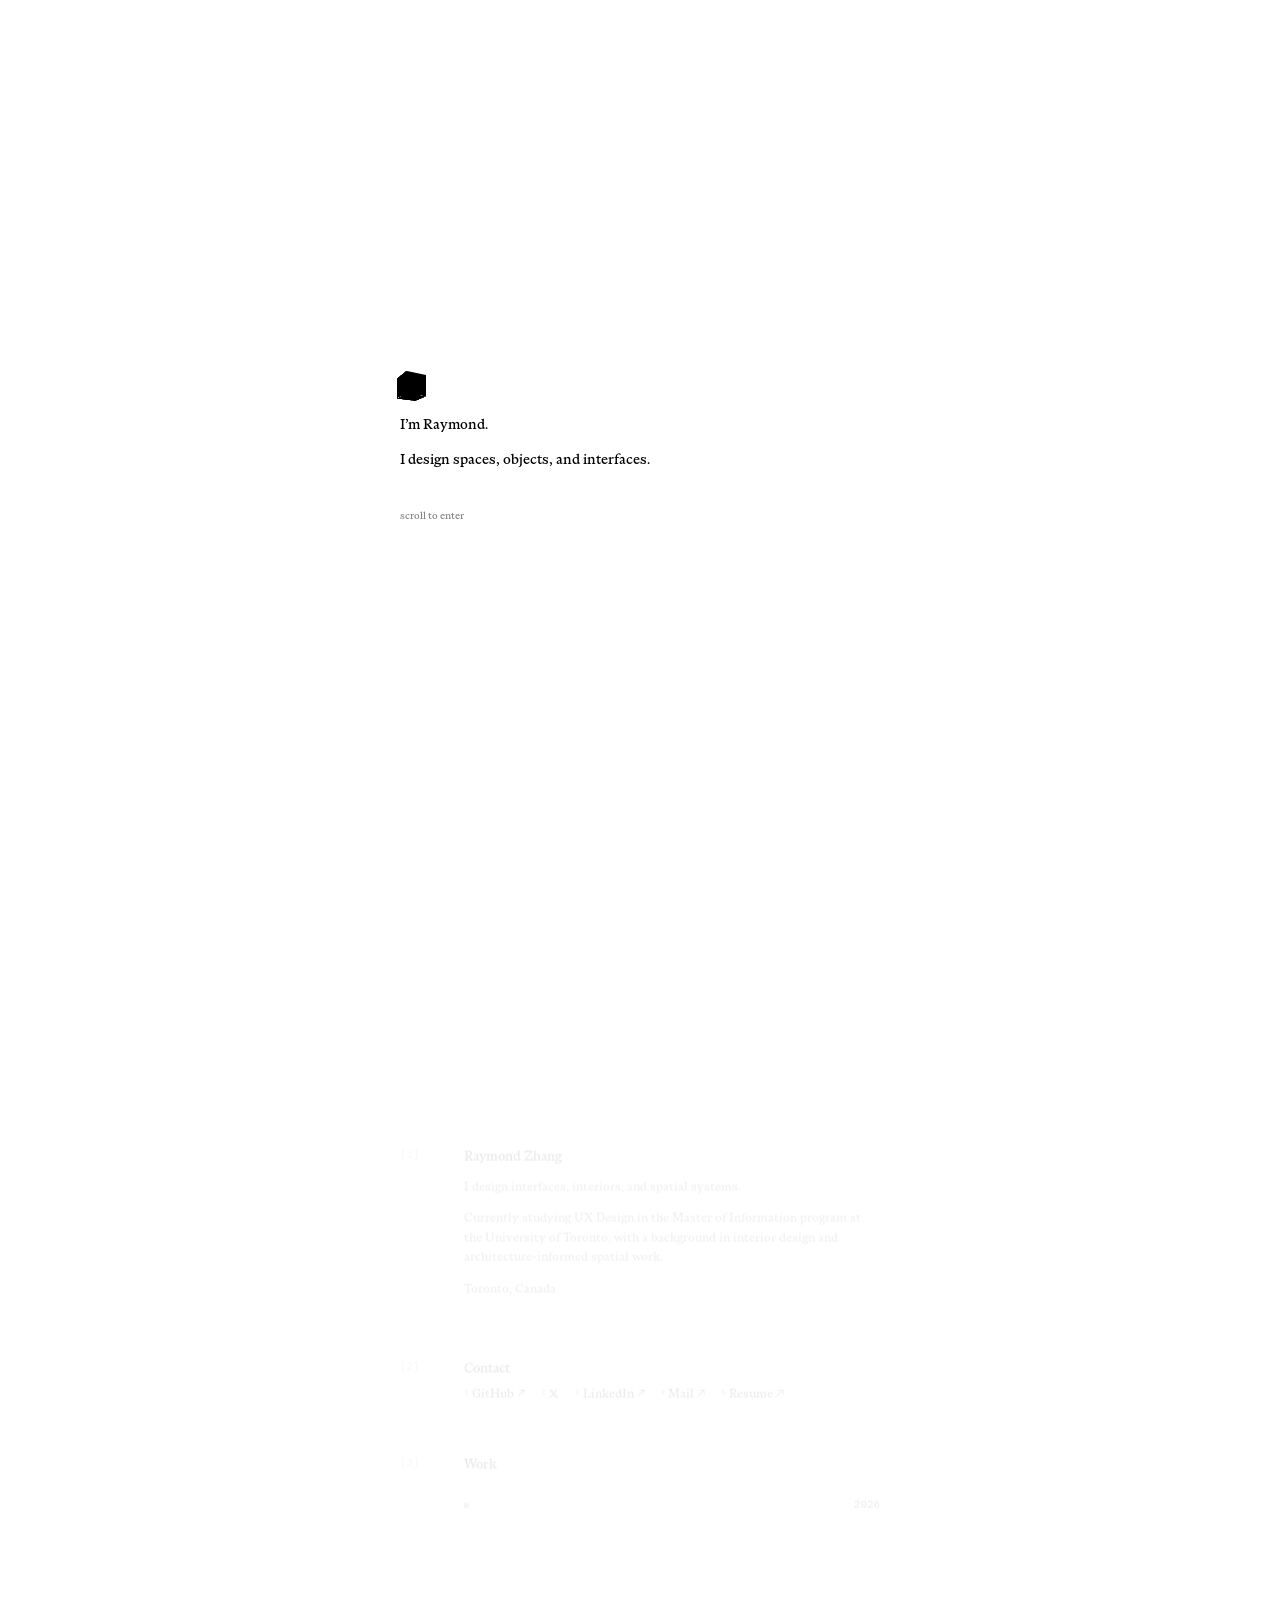
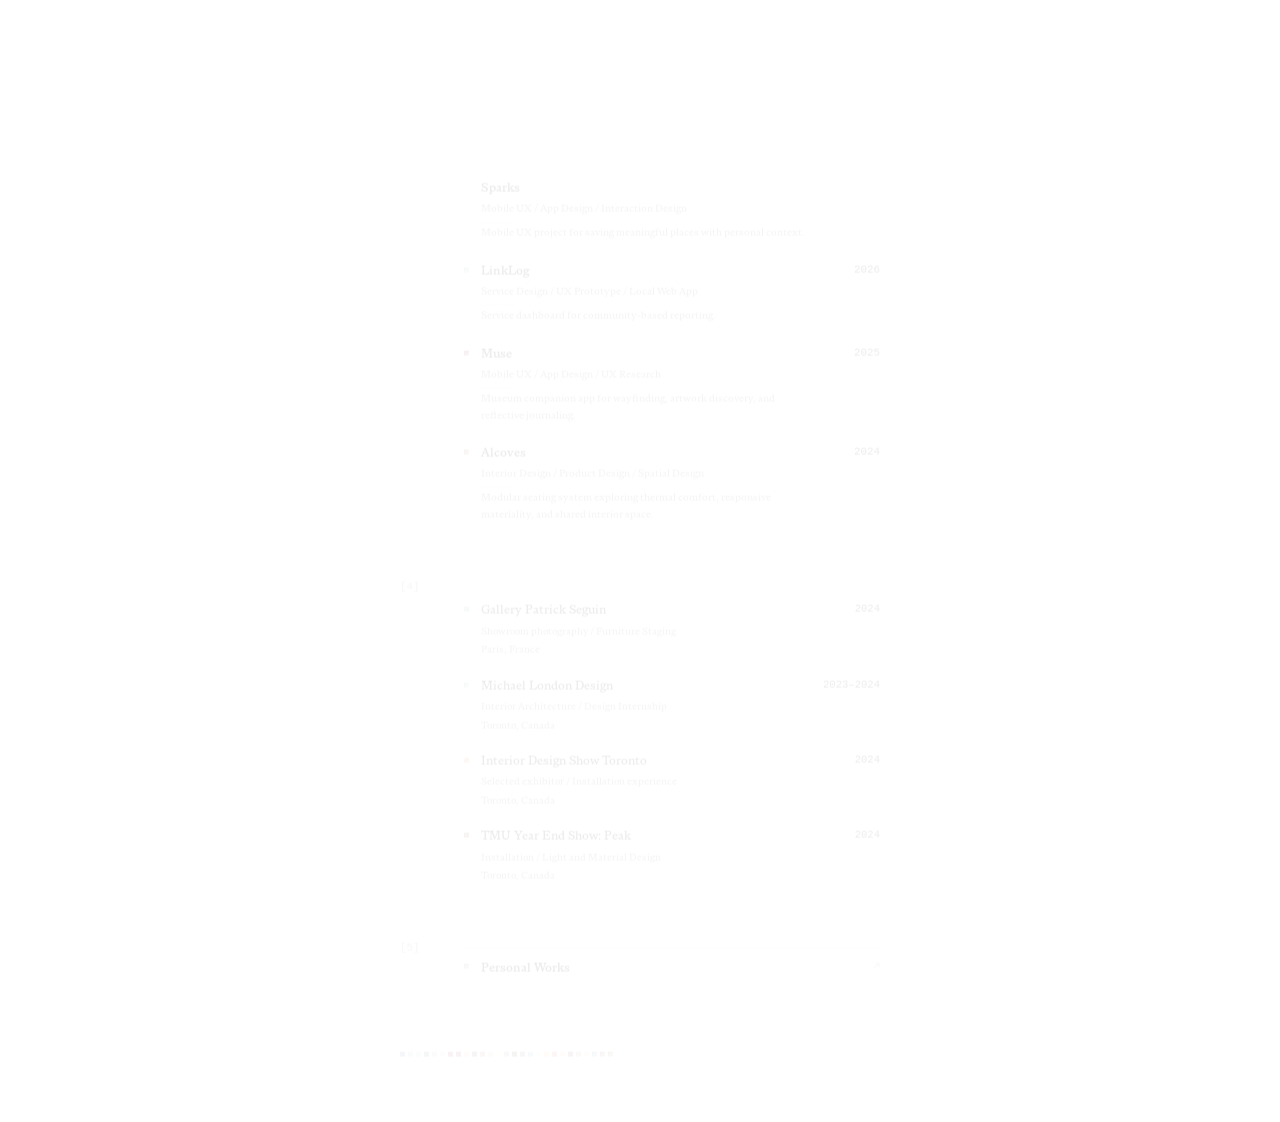
==== commit 0aaa89e1: "Update Sparks videos for portfolio" ====
--- a/index.html
+++ b/index.html
@@ -128,6 +128,9 @@
 					<button class="work-index-row" type="button" data-work="sparks" aria-expanded="false" aria-controls="work-detail-panel">
 						<span class="work-marker" style="--marker-color: #4e6498;" aria-hidden="true"></span>
 						<span class="work-main">
+							<span class="work-index-thumbnail" aria-hidden="true">
+								<video src="videos/projects/sparks/sparks-index-thumbnail.mp4?v=2026-06-17-hq-compressed" muted loop autoplay playsinline preload="metadata"></video>
+							</span>
 							<strong>Sparks</strong>
 							<em class="work-discipline">Mobile UX / App Design / Interaction Design</em>
 							<small>Mobile UX project for saving meaningful places with personal context.</small>
@@ -812,6 +815,56 @@
 							"Sparks works because each design decision supports a clear user need: capture quickly, remember with context, browse without friction, and return to places with intention.",
 							"Save the place. Keep the context. Revisit with intention."
 						]
+					},
+					{
+						dividerBefore: true,
+						label: "Onboarding feature",
+						body: "The onboarding flow introduces Sparks through a short guided demo, helping users understand how saving, organizing, and exploring places connect before they enter the main experience.",
+						video: {
+							src: "videos/projects/sparks/onboarding-feature-demo.mp4",
+							label: "Sparks onboarding feature demo",
+							crop: "phone",
+							width: "min(52%, 12.5rem)"
+						}
+					},
+							{
+								label: "Create a Spark",
+								body: "Creating a Spark is designed to be fast and guided. Users can upload one or multiple photos, add a location, write a caption, choose who can see it, and save it as an individual Spark or add it to a Spark List.",
+								video: {
+									src: "videos/projects/sparks/create-a-spark-demo.mov?v=transparent-original",
+									label: "Sparks create a Spark feature demo",
+									width: "min(59%, 14.1rem)"
+								}
+							},
+					{
+						label: "Create List",
+						body: "Creating a List gives users a direct way to organize Sparks into curated collections. Instead of being hidden inside the Spark creation flow, the redesigned list feature lets users create, describe, and manage lists independently, making the app feel more flexible and easier to navigate.",
+						video: {
+							src: "videos/projects/sparks/create-list-demo.mp4",
+							label: "Sparks create list feature demo",
+							crop: "phone",
+							width: "min(52%, 12.5rem)"
+						}
+					},
+					{
+						label: "Map exploration feature",
+						body: "Sparks’ launch flow is designed to make discovery feel immediate and intuitive. Users can browse Sparks, create their own, and save memorable places with clear affordances, category cues, and visible bookmark feedback that confirms when an item has been saved.",
+						video: {
+							src: "videos/projects/sparks/map-exploration-feature-demo.mp4",
+							label: "Sparks map exploration feature demo",
+							crop: "phone",
+							width: "min(52%, 12.5rem)"
+						}
+					},
+					{
+						label: "Bookmark feature",
+						body: "The bookmark feature gives users a clear way to save Sparks and return to places later without interrupting browsing or exploration.",
+						video: {
+							src: "videos/projects/sparks/bookmark-feature-demo.mp4",
+							label: "Sparks bookmark feature demo",
+							crop: "phone",
+							width: "min(52%, 12.5rem)"
+						}
 					}
 				]
 			},
@@ -1622,6 +1675,8 @@
 					if (section.video) {
 						const figure = document.createElement("figure");
 						figure.className = "work-panel-video";
+						if (section.video.width) figure.style.setProperty("--panel-video-width", section.video.width);
+						if (section.video.crop) figure.dataset.crop = section.video.crop;
 
 						const video = document.createElement("video");
 						video.src = section.video.src;
--- a/style.css
+++ b/style.css
@@ -634,6 +634,25 @@
 	gap: 0.16rem;
 }
 
+.work-index-thumbnail {
+	display: block;
+	width: min(89.1%, 17.08rem);
+	margin: 0 auto 0.38rem;
+	aspect-ratio: 1 / 1;
+	overflow: hidden;
+	pointer-events: none;
+}
+
+.work-index-thumbnail video {
+	display: block;
+	width: 100%;
+	height: 100%;
+	object-fit: contain;
+	object-position: center;
+	filter: grayscale(8%) saturate(88%) contrast(96%) brightness(101%);
+	opacity: 0.92;
+}
+
 .work-main strong {
 	font-size: inherit;
 	color: var(--ink);
@@ -1192,16 +1211,32 @@
 }
 
 .work-panel-video {
-	width: min(74%, 18rem);
+	width: var(--panel-video-width, min(64%, 15rem));
 	margin: 0.75rem auto 0.1rem;
+	display: flex;
+	justify-content: center;
+	justify-self: center;
 }
 
 .work-panel-video video {
 	display: block;
 	width: 100%;
 	height: auto;
+	margin: 0 auto;
 	object-fit: contain;
 	pointer-events: none;
+	background: transparent;
+}
+
+.work-panel-video[data-crop="phone"] {
+	aspect-ratio: 9 / 17;
+	overflow: hidden;
+}
+
+.work-panel-video[data-crop="phone"] video {
+	height: 100%;
+	object-fit: cover;
+	object-position: center center;
 }
 
 .persona-content {
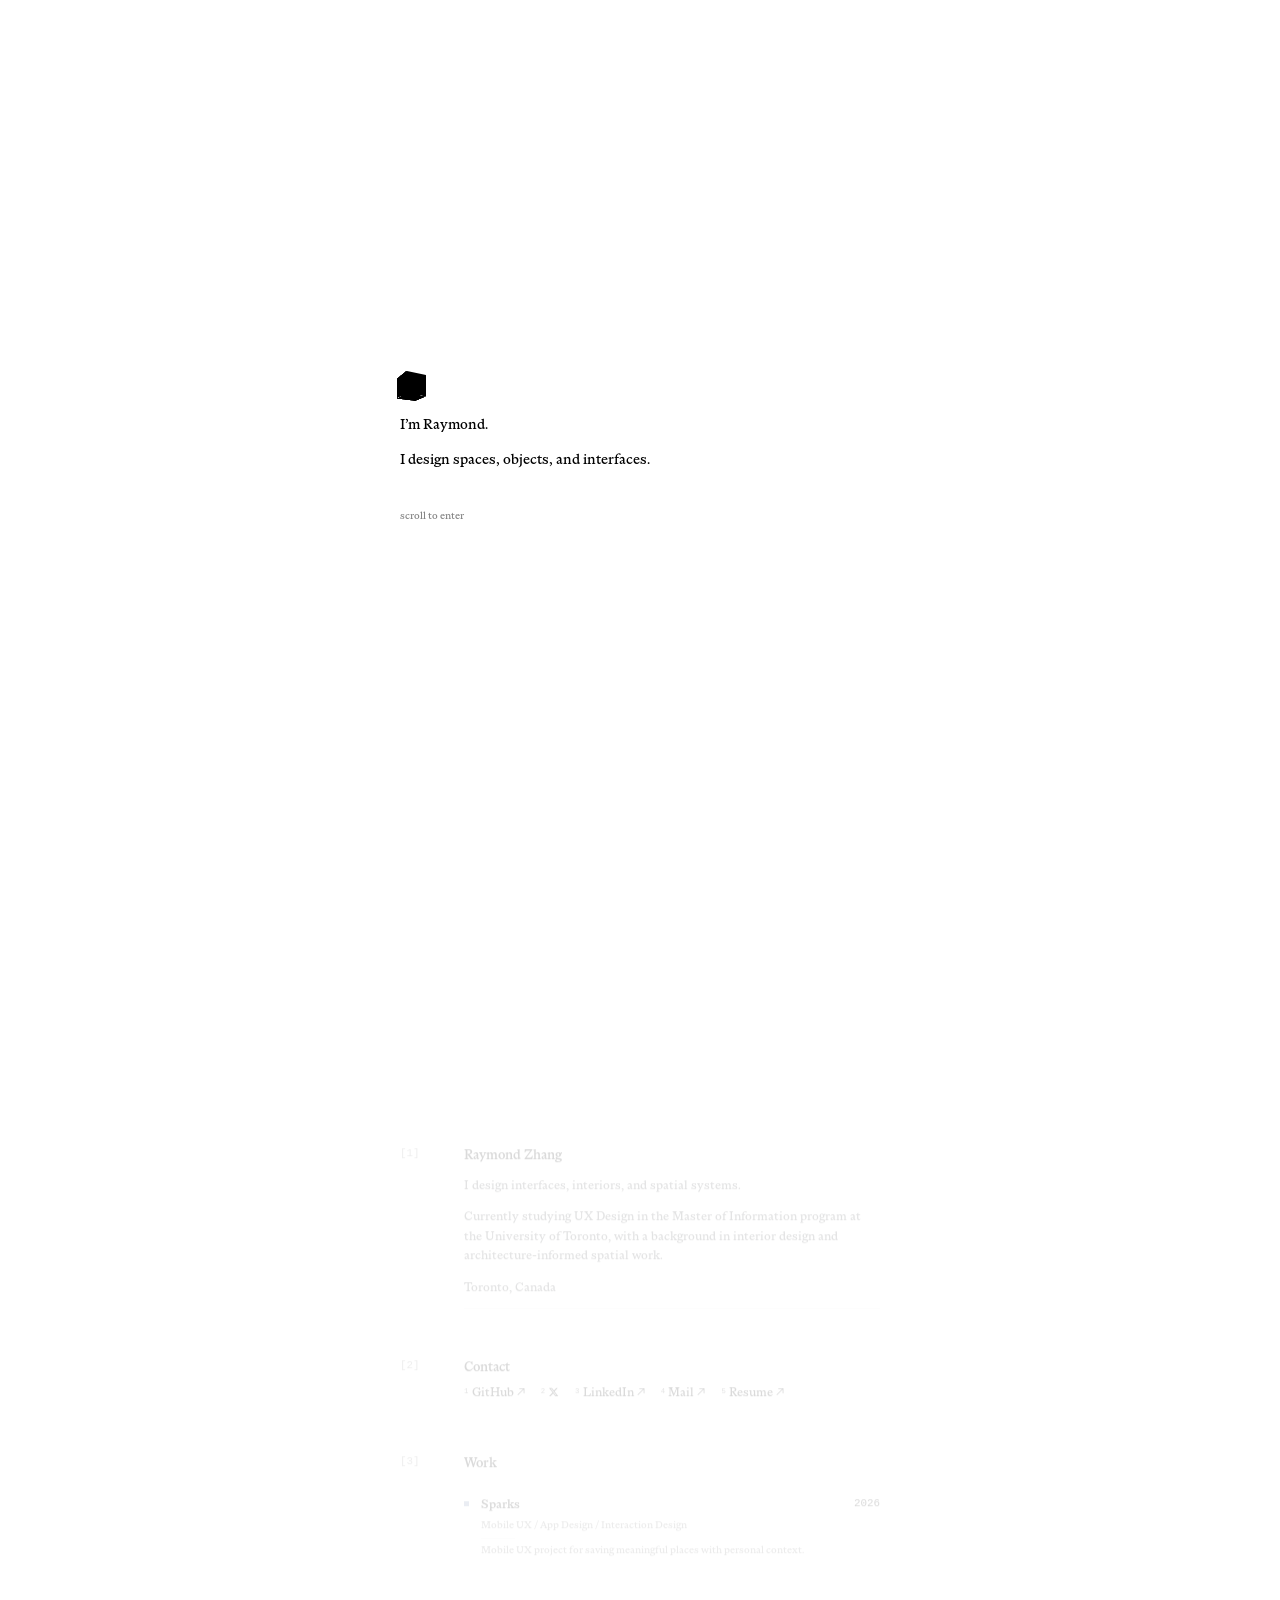
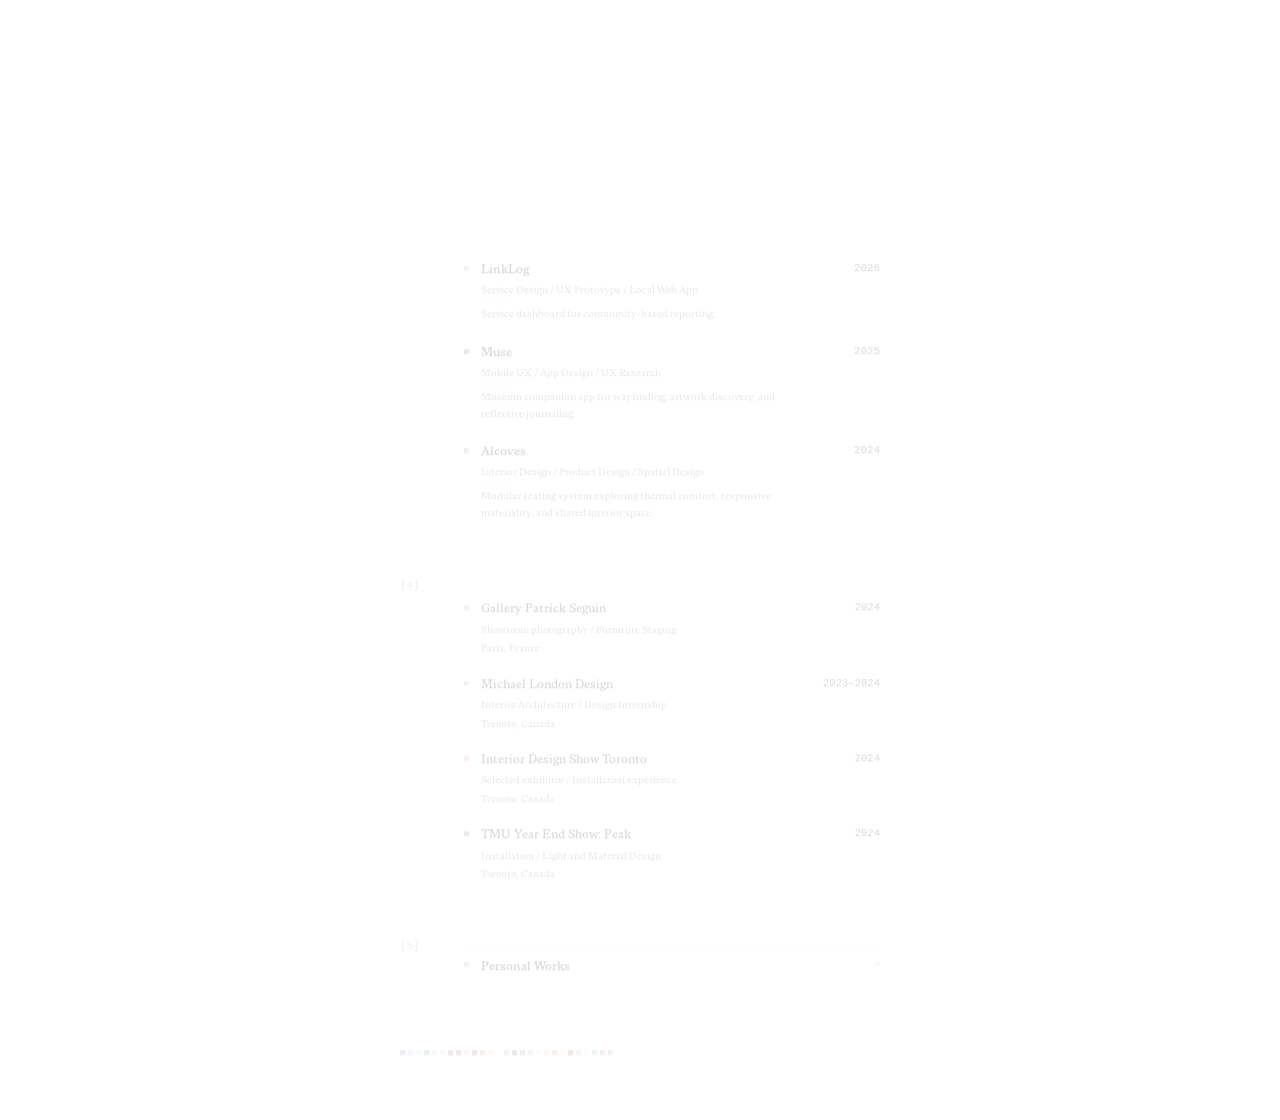
==== commit ff9edc6e: "Move Sparks preview below title" ====
--- a/index.html
+++ b/index.html
@@ -128,12 +128,12 @@
 					<button class="work-index-row" type="button" data-work="sparks" aria-expanded="false" aria-controls="work-detail-panel">
 						<span class="work-marker" style="--marker-color: #4e6498;" aria-hidden="true"></span>
 						<span class="work-main">
+							<strong>Sparks</strong>
+							<em class="work-discipline">Mobile UX / App Design / Interaction Design</em>
+							<small>Mobile UX project for saving meaningful places with personal context.</small>
 							<span class="work-index-thumbnail" aria-hidden="true">
 								<video src="videos/projects/sparks/sparks-index-thumbnail.mp4?v=2026-06-17-hq-compressed" muted loop autoplay playsinline preload="metadata"></video>
 							</span>
-							<strong>Sparks</strong>
-							<em class="work-discipline">Mobile UX / App Design / Interaction Design</em>
-							<small>Mobile UX project for saving meaningful places with personal context.</small>
 						</span>
 						<time datetime="2026">2026</time>
 					</button>
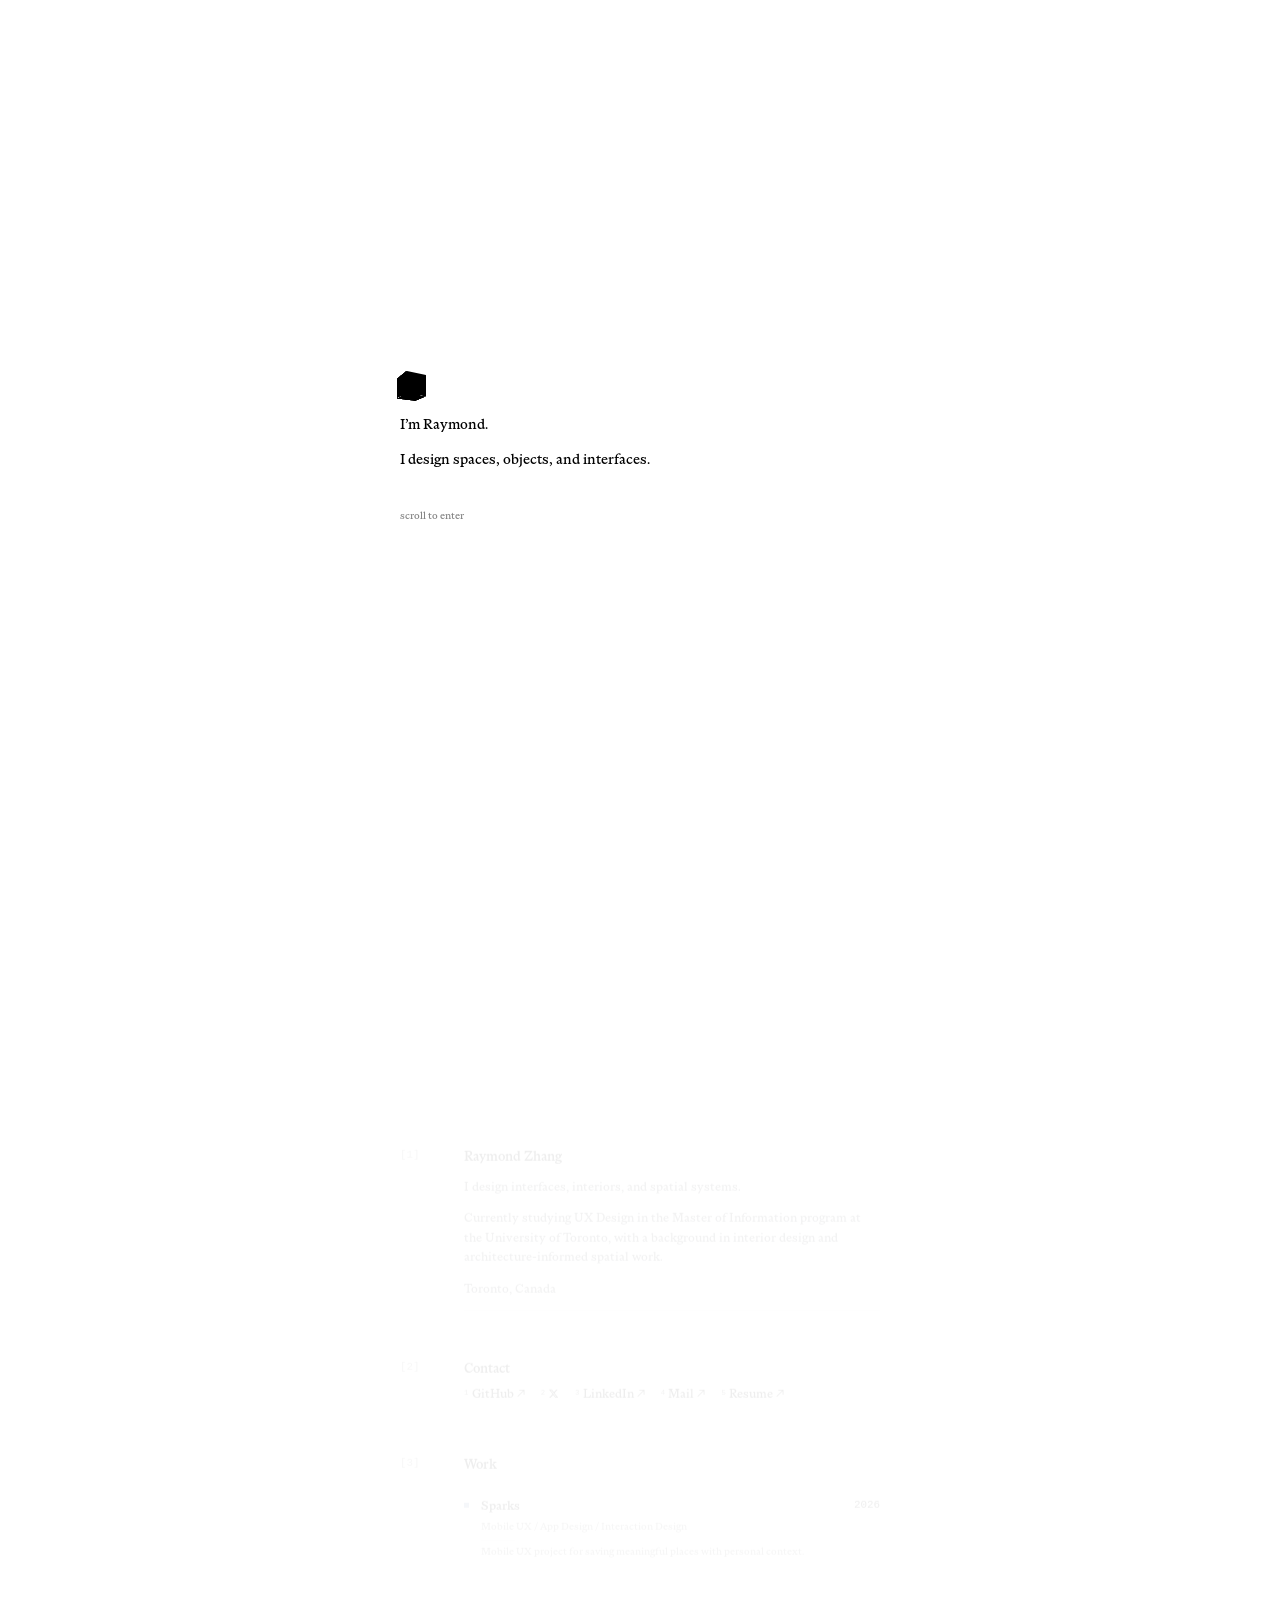
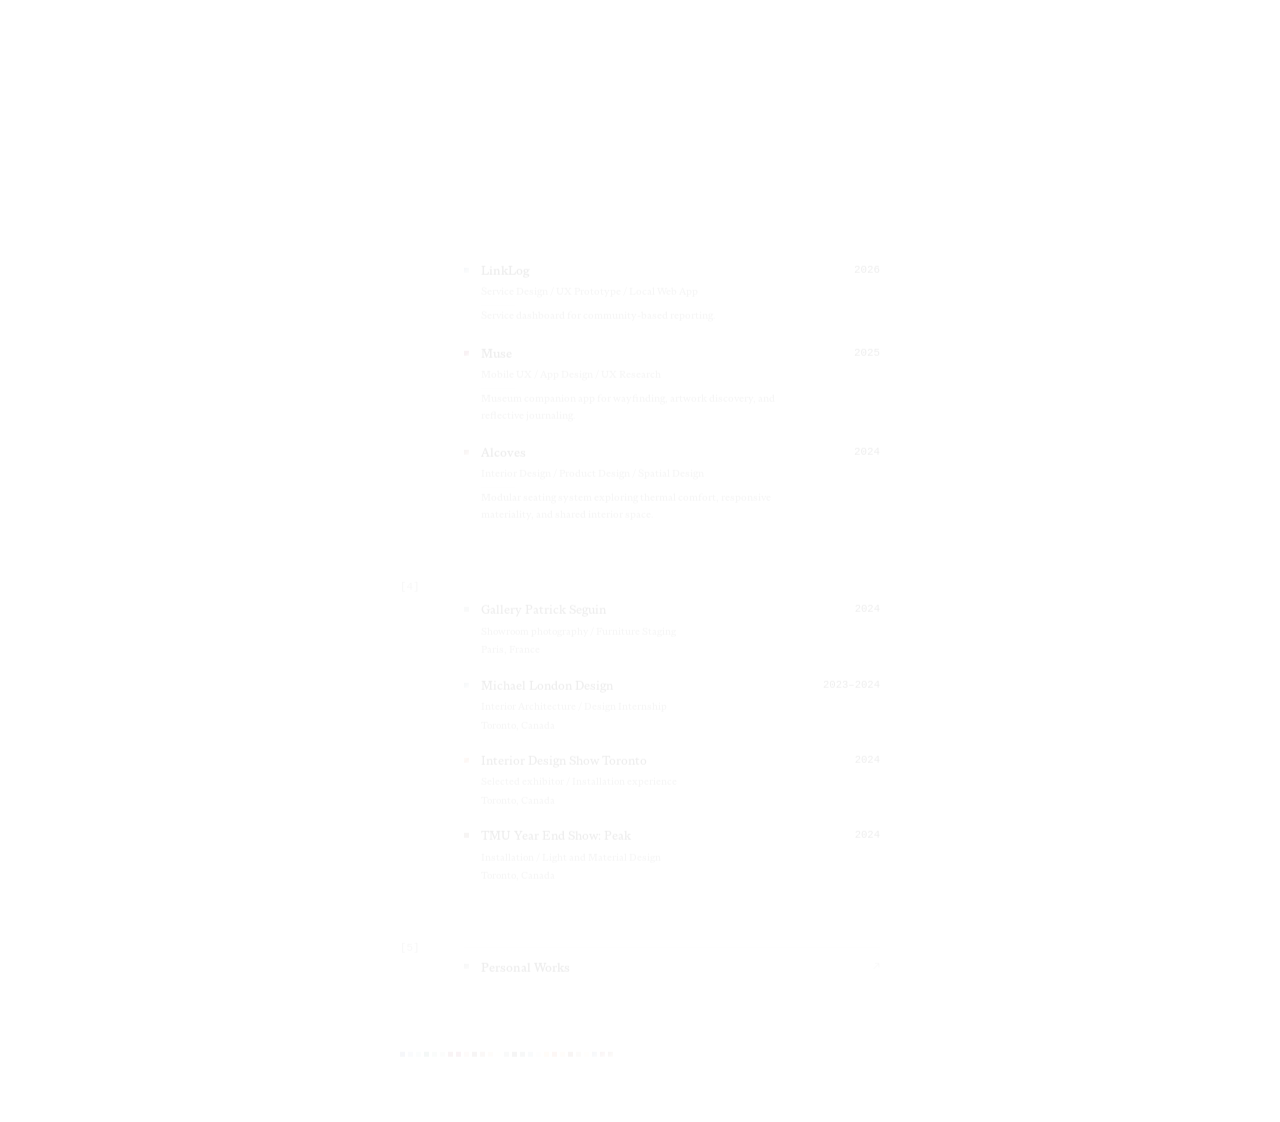
==== commit b2361843: "Add personal poster studies" ====
--- a/index.html
+++ b/index.html
@@ -402,6 +402,30 @@
 					aspect: "2262 / 1611",
 				imageFit: "contain",
 				size: "medium-left"
+			},
+			{
+				title: "ray-mnd Poster Study 01",
+				year: "2026",
+				markerColor: "#333230",
+				image: "images/personal/ray-mnd-poster-01.png",
+				alt: "Black and white pixel poster study with repeated ray-mnd.com text",
+				intrinsicWidth: 595,
+				intrinsicHeight: 842,
+				aspect: "595 / 842",
+				imageFit: "contain",
+				size: "half"
+			},
+			{
+				title: "ray-mnd Poster Study 02",
+				year: "2026",
+				markerColor: "#333230",
+				image: "images/personal/ray-mnd-poster-03.png",
+				alt: "Black and white pixel typography poster study for ray-mnd.com",
+				intrinsicWidth: 595,
+				intrinsicHeight: 842,
+				aspect: "595 / 842",
+				imageFit: "contain",
+				size: "half"
 			}
 		];
 
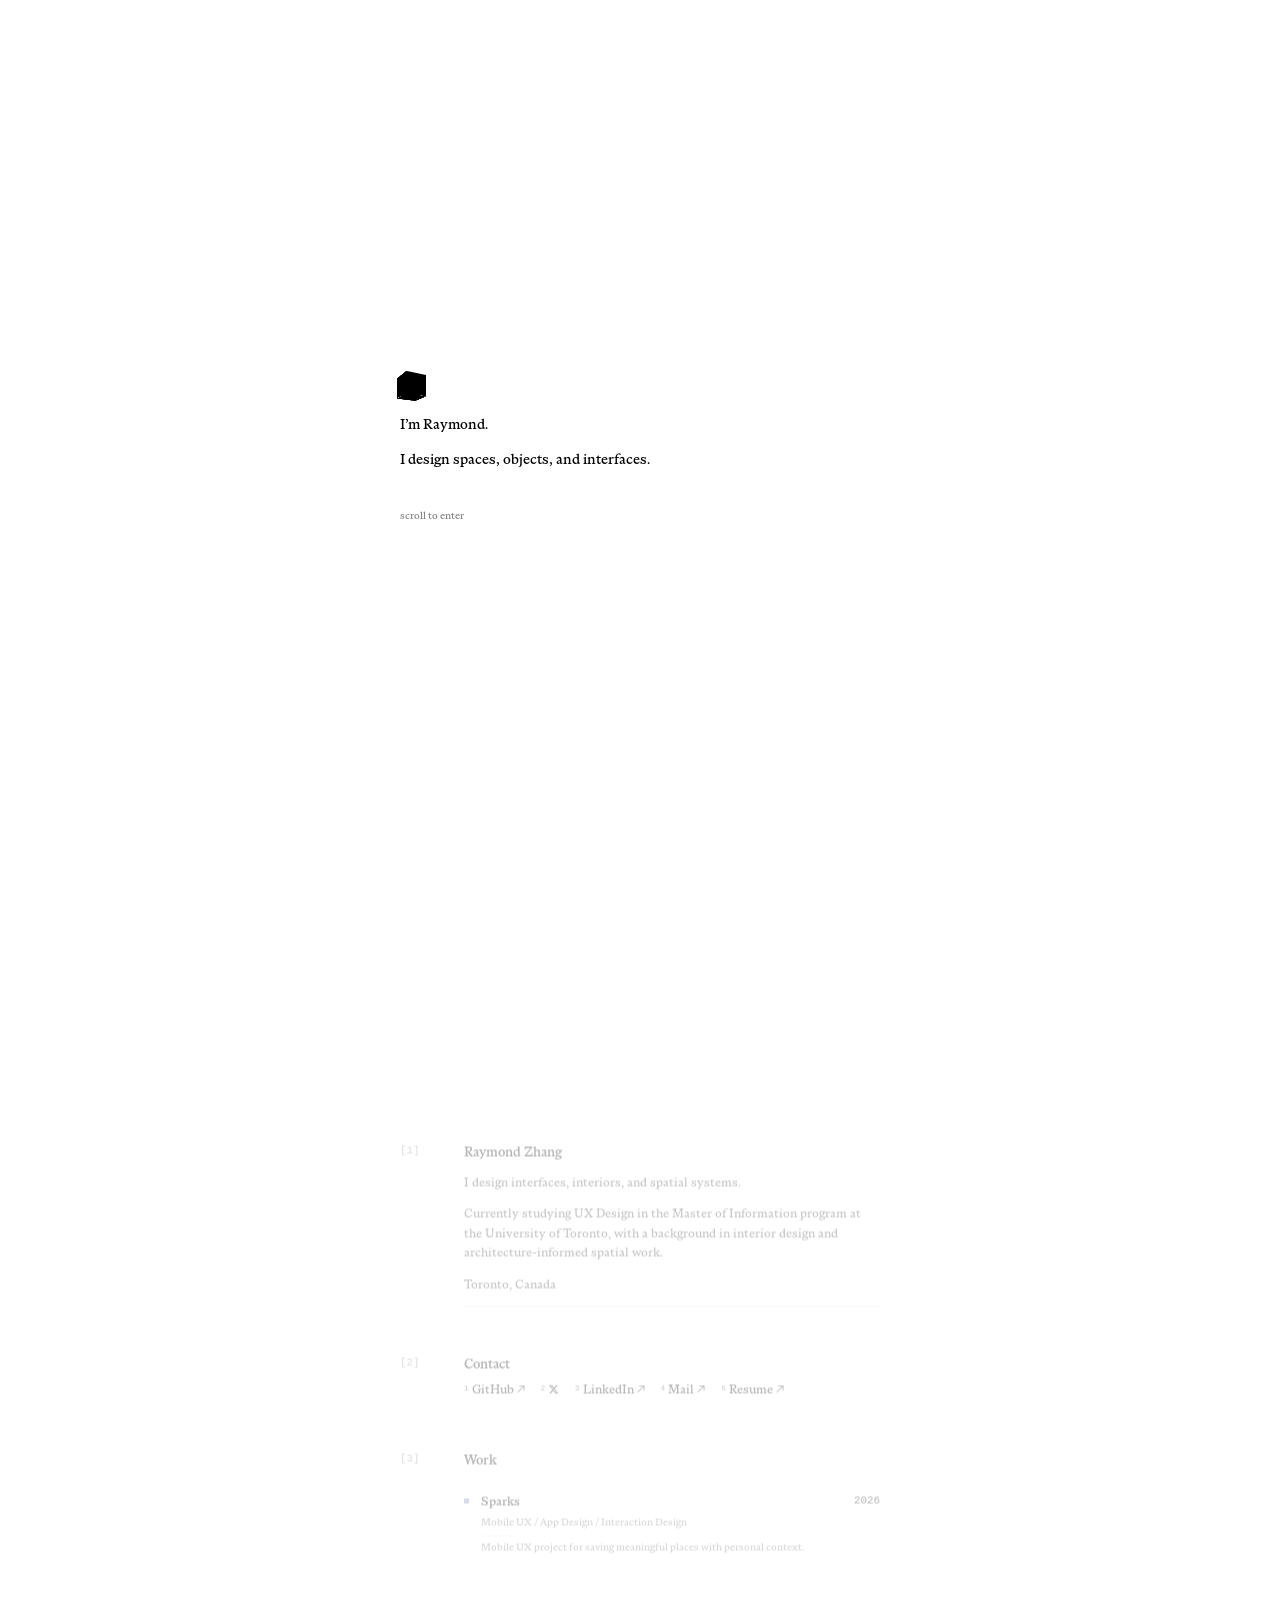
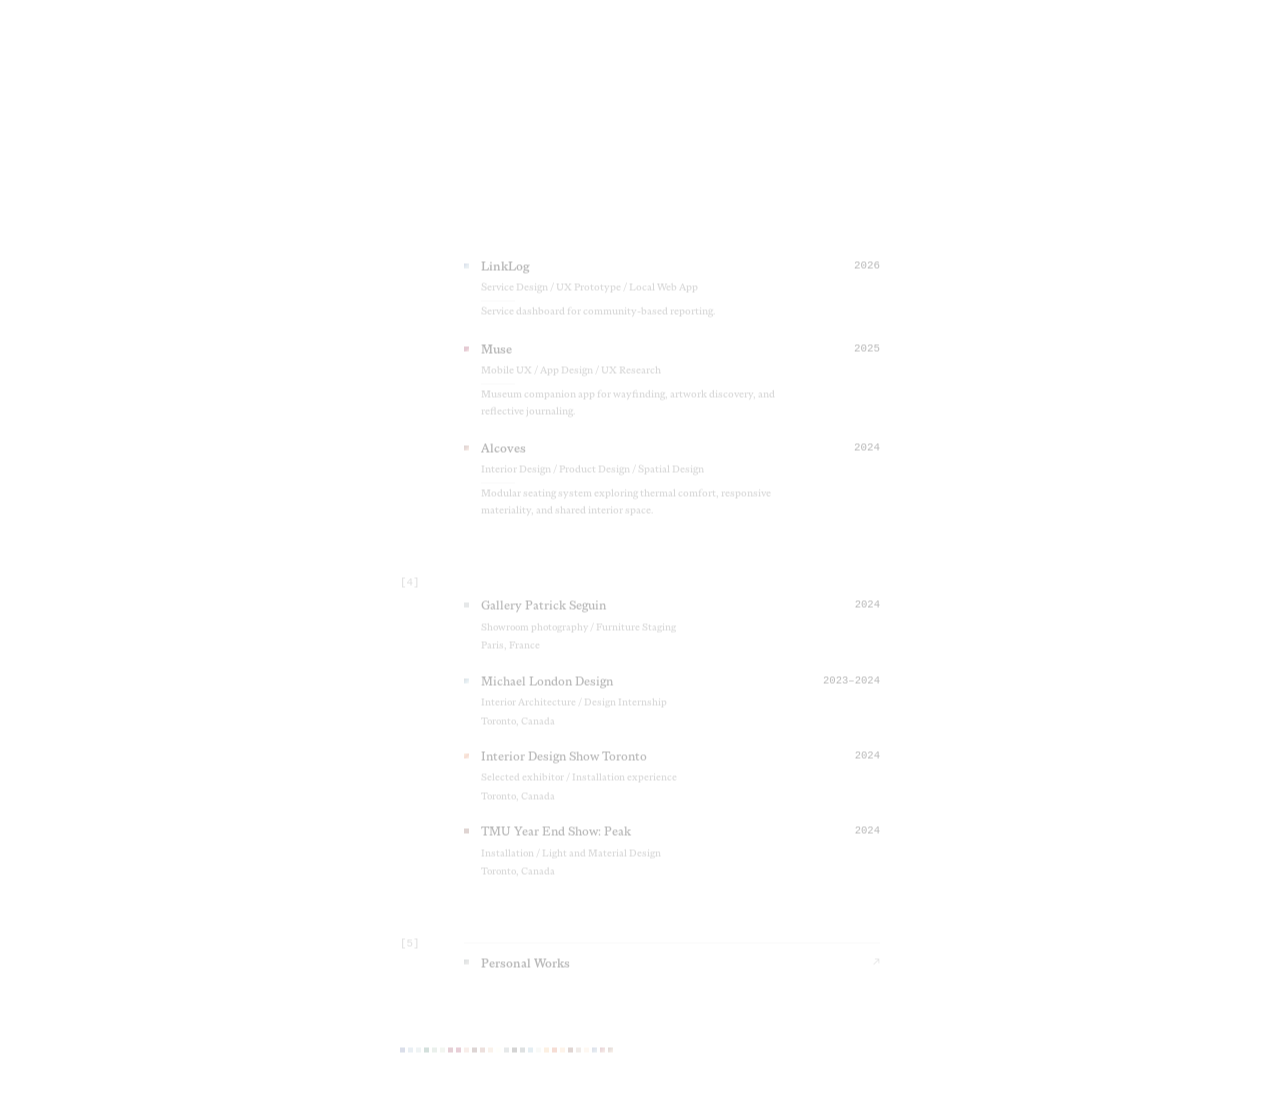
==== commit de1e8684: "Rename ray-mnd personal branding entries" ====
--- a/index.html
+++ b/index.html
@@ -404,7 +404,7 @@
 				size: "medium-left"
 			},
 			{
-				title: "ray-mnd Poster Study 01",
+				title: "ray-mnd Visual Branding 1",
 				year: "2026",
 				markerColor: "#333230",
 				image: "images/personal/ray-mnd-poster-01.png",
@@ -416,7 +416,7 @@
 				size: "half"
 			},
 			{
-				title: "ray-mnd Poster Study 02",
+				title: "ray-mnd Visual Branding 2",
 				year: "2026",
 				markerColor: "#333230",
 				image: "images/personal/ray-mnd-poster-03.png",
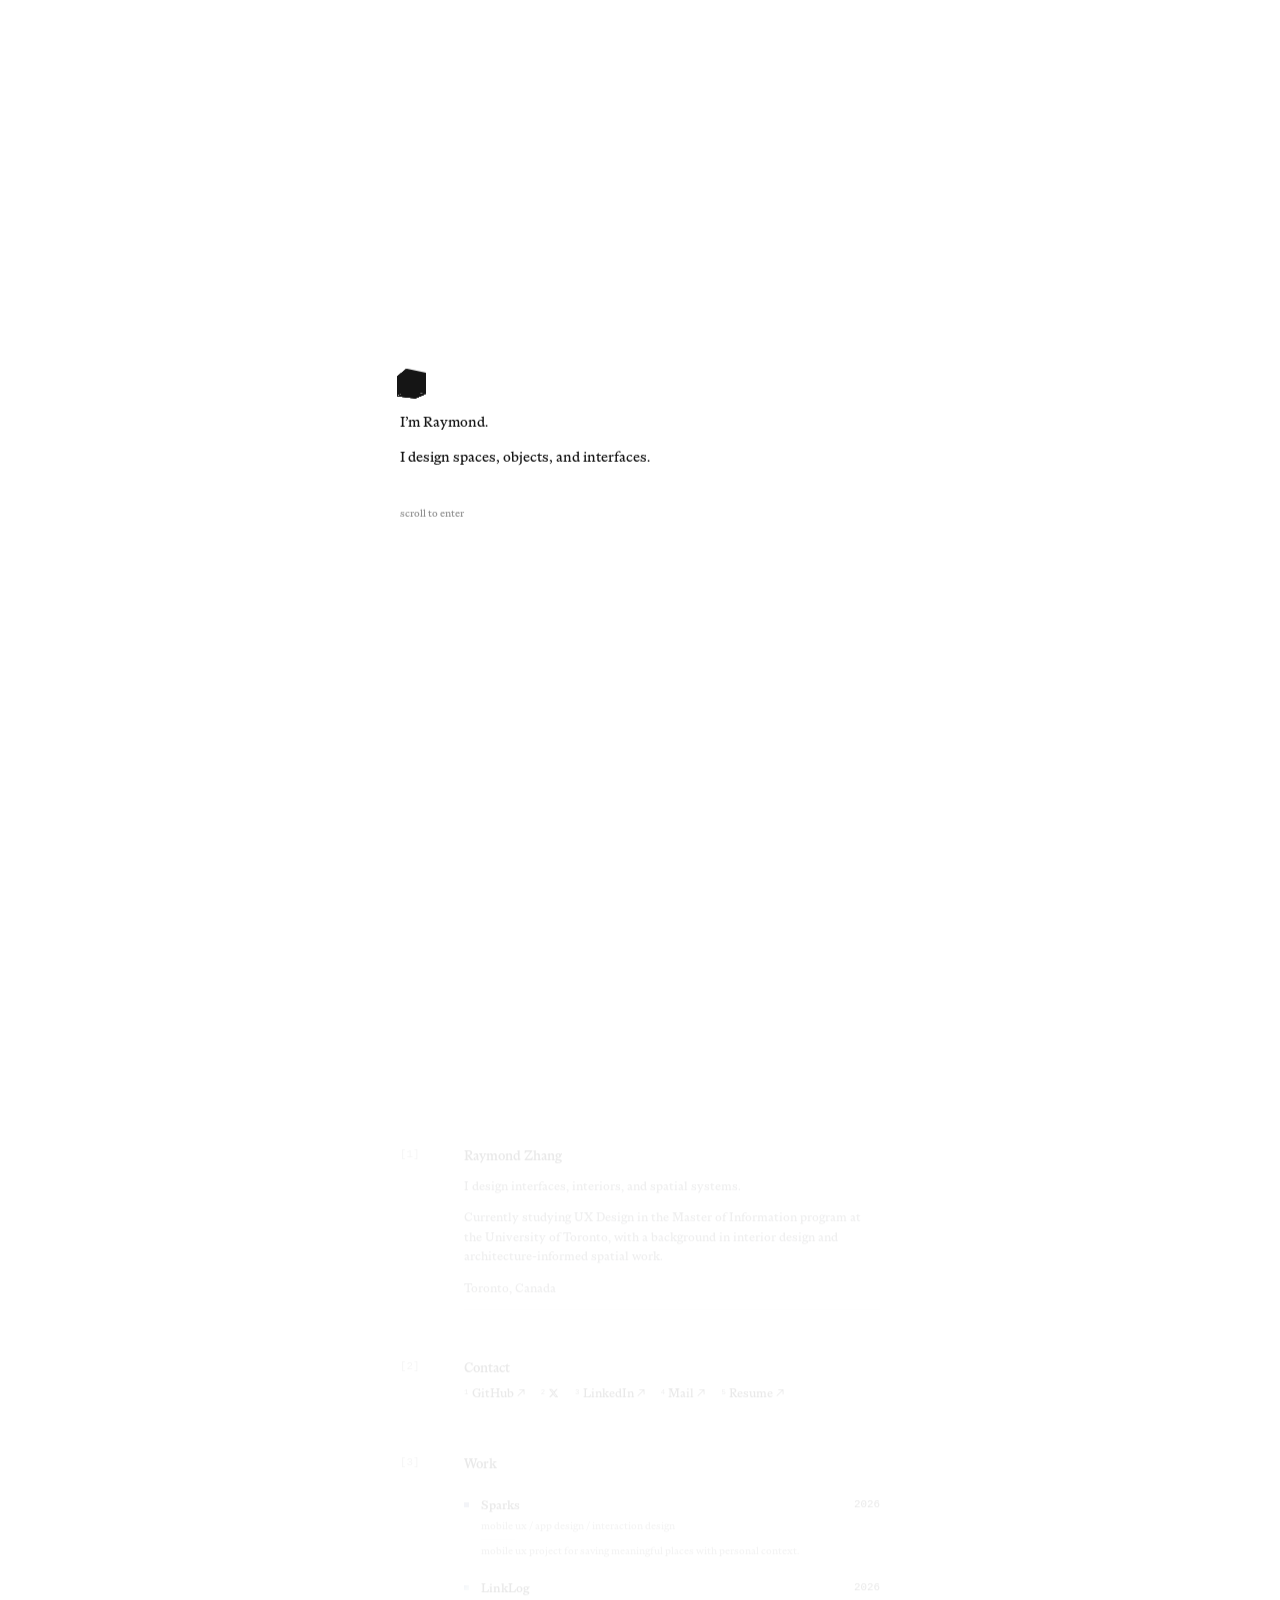
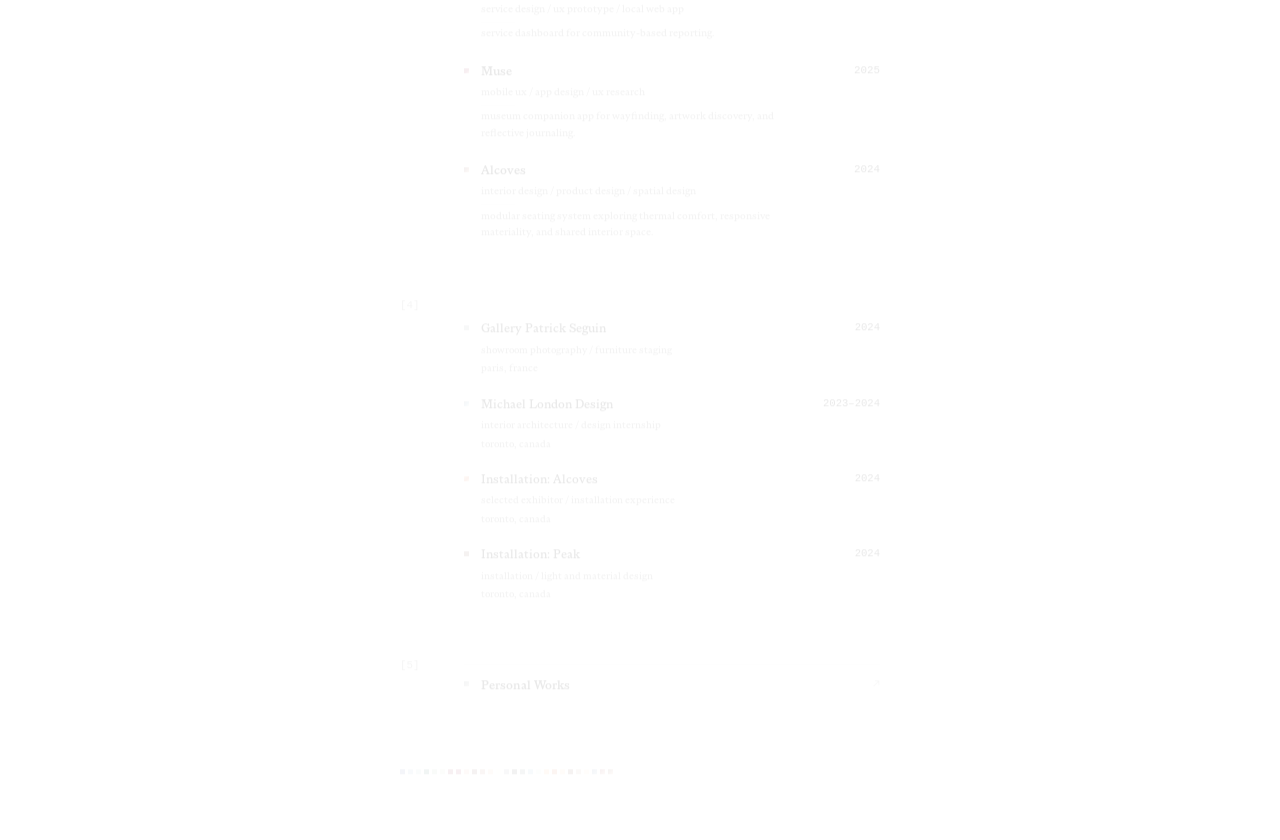
==== commit 884300e5: "Update homepage archive and protect resume link" ====
--- a/index.html
+++ b/index.html
@@ -115,7 +115,7 @@
 					</li>
 					<li><a href="https://www.linkedin.com/in/zhng/" target="_blank" rel="noopener noreferrer"><sup>3</sup><span>LinkedIn ↗</span></a></li>
 					<li><a href="mailto:rymndzhng@gmail.com"><sup>4</sup><span>Mail ↗</span></a></li>
-					<li><a href="resume/raymond-zhang-resume.pdf" target="_blank" rel="noopener noreferrer"><sup>5</sup><span>Resume ↗</span></a></li>
+					<li><a class="resume-protected-link" href="resume/raymond-zhang-resume.pdf" target="_blank" rel="noopener noreferrer"><sup>5</sup><span>Resume ↗</span></a></li>
 				</ul>
 			</div>
 			</section>
@@ -131,9 +131,6 @@
 							<strong>Sparks</strong>
 							<em class="work-discipline">Mobile UX / App Design / Interaction Design</em>
 							<small>Mobile UX project for saving meaningful places with personal context.</small>
-							<span class="work-index-thumbnail" aria-hidden="true">
-								<video src="videos/projects/sparks/sparks-index-thumbnail.mp4?v=2026-06-17-hq-compressed" muted loop autoplay playsinline preload="metadata"></video>
-							</span>
 						</span>
 						<time datetime="2026">2026</time>
 					</button>
@@ -281,8 +278,8 @@
 		const archiveItems = [
 			{
 				title: "Gallery Patrick Seguin",
-				descriptor: "Showroom photography / Furniture Staging",
-				location: "Paris, France",
+				descriptor: "showroom photography / furniture staging",
+				location: "paris, france",
 				year: "2024",
 					markerColor: "#899498",
 					image: "images/archive/gallery-patrick-seguin.jpg",
@@ -292,8 +289,8 @@
 				},
 			{
 				title: "Michael London Design",
-				descriptor: "Interior Architecture / Design Internship",
-				location: "Toronto, Canada",
+				descriptor: "interior architecture / design internship",
+				location: "toronto, canada",
 				year: "2023–2024",
 					markerGradient: "linear-gradient(135deg, #616f74 0%, #7facc6 55%, #e2e7dc 100%)",
 					image: "images/archive/michael-london-design.jpg",
@@ -302,24 +299,24 @@
 					intrinsicHeight: 675
 				},
 			{
-				title: "Interior Design Show Toronto",
-				descriptor: "Selected exhibitor / Installation experience",
-				location: "Toronto, Canada",
+				title: "Installation: Alcoves",
+				descriptor: "selected exhibitor / installation experience",
+				location: "toronto, canada",
 				year: "2024",
 					markerGradient: "linear-gradient(135deg, #f2b573 0%, #d15c32 55%, #f7cc9d 100%)",
 					image: "images/archive/ids-toronto.jpg",
-					alt: "Interior Design Show Toronto exhibition installation",
+					alt: "Installation Alcoves exhibition installation",
 					intrinsicWidth: 900,
 					intrinsicHeight: 675
 				},
 			{
-				title: "TMU Year End Show: Peak",
-				descriptor: "Installation / Light and Material Design",
-				location: "Toronto, Canada",
+				title: "Installation: Peak",
+				descriptor: "installation / light and material design",
+				location: "toronto, canada",
 				year: "2024",
 					markerColor: "#69372b",
 					image: "images/archive/tmu-year-end-peak.jpg",
-					alt: "TMU Year End Show Peak installation",
+					alt: "Installation Peak light and material design",
 					intrinsicWidth: 900,
 					intrinsicHeight: 675
 				}
@@ -1239,6 +1236,7 @@
 		const mobilePersonalGrid = document.getElementById("mobile-personal-grid");
 		const floatingPreview = document.getElementById("floating-image-preview");
 		const floatingPreviewImage = floatingPreview.querySelector("img");
+		const resumeLinks = document.querySelectorAll(".resume-protected-link");
 		const swatchStrip = document.querySelector(".swatch-strip");
 		const swatchChips = Array.from(document.querySelectorAll(".swatch-chip"));
 		const canHover = window.matchMedia("(hover: hover) and (pointer: fine)").matches;
@@ -1468,6 +1466,22 @@
 				});
 			};
 
+			resumeLinks.forEach((link) => {
+				link.addEventListener("click", (event) => {
+					if (sessionStorage.getItem("resumeAccess") === "granted") return;
+
+					event.preventDefault();
+					const password = window.prompt("Enter password to view resume:");
+
+					if (password === "zhang1") {
+						sessionStorage.setItem("resumeAccess", "granted");
+						window.open(link.href, "_blank", "noopener,noreferrer");
+					} else if (password !== null) {
+						window.alert("Incorrect password.");
+					}
+				});
+			});
+
 		const closeOpenPanels = () => {
 			portfolioIndex.classList.remove("panel-open", "work-open", "personal-open");
 			workDetailPanel.hidden = true;
--- a/style.css
+++ b/style.css
@@ -634,25 +634,6 @@
 	gap: 0.16rem;
 }
 
-.work-index-thumbnail {
-	display: block;
-	width: min(89.1%, 17.08rem);
-	margin: 0 auto 0.38rem;
-	aspect-ratio: 1 / 1;
-	overflow: hidden;
-	pointer-events: none;
-}
-
-.work-index-thumbnail video {
-	display: block;
-	width: 100%;
-	height: 100%;
-	object-fit: contain;
-	object-position: center;
-	filter: grayscale(8%) saturate(88%) contrast(96%) brightness(101%);
-	opacity: 0.92;
-}
-
 .work-main strong {
 	font-size: inherit;
 	color: var(--ink);
@@ -663,6 +644,7 @@
 .work-main em {
 	display: block;
 	max-width: 31rem;
+	text-transform: lowercase;
 }
 
 .work-discipline {
@@ -751,6 +733,7 @@
 	margin-top: 0.16rem;
 	color: var(--muted);
 	font-size: 0.66rem;
+	text-transform: lowercase;
 }
 
 .archive-row time {
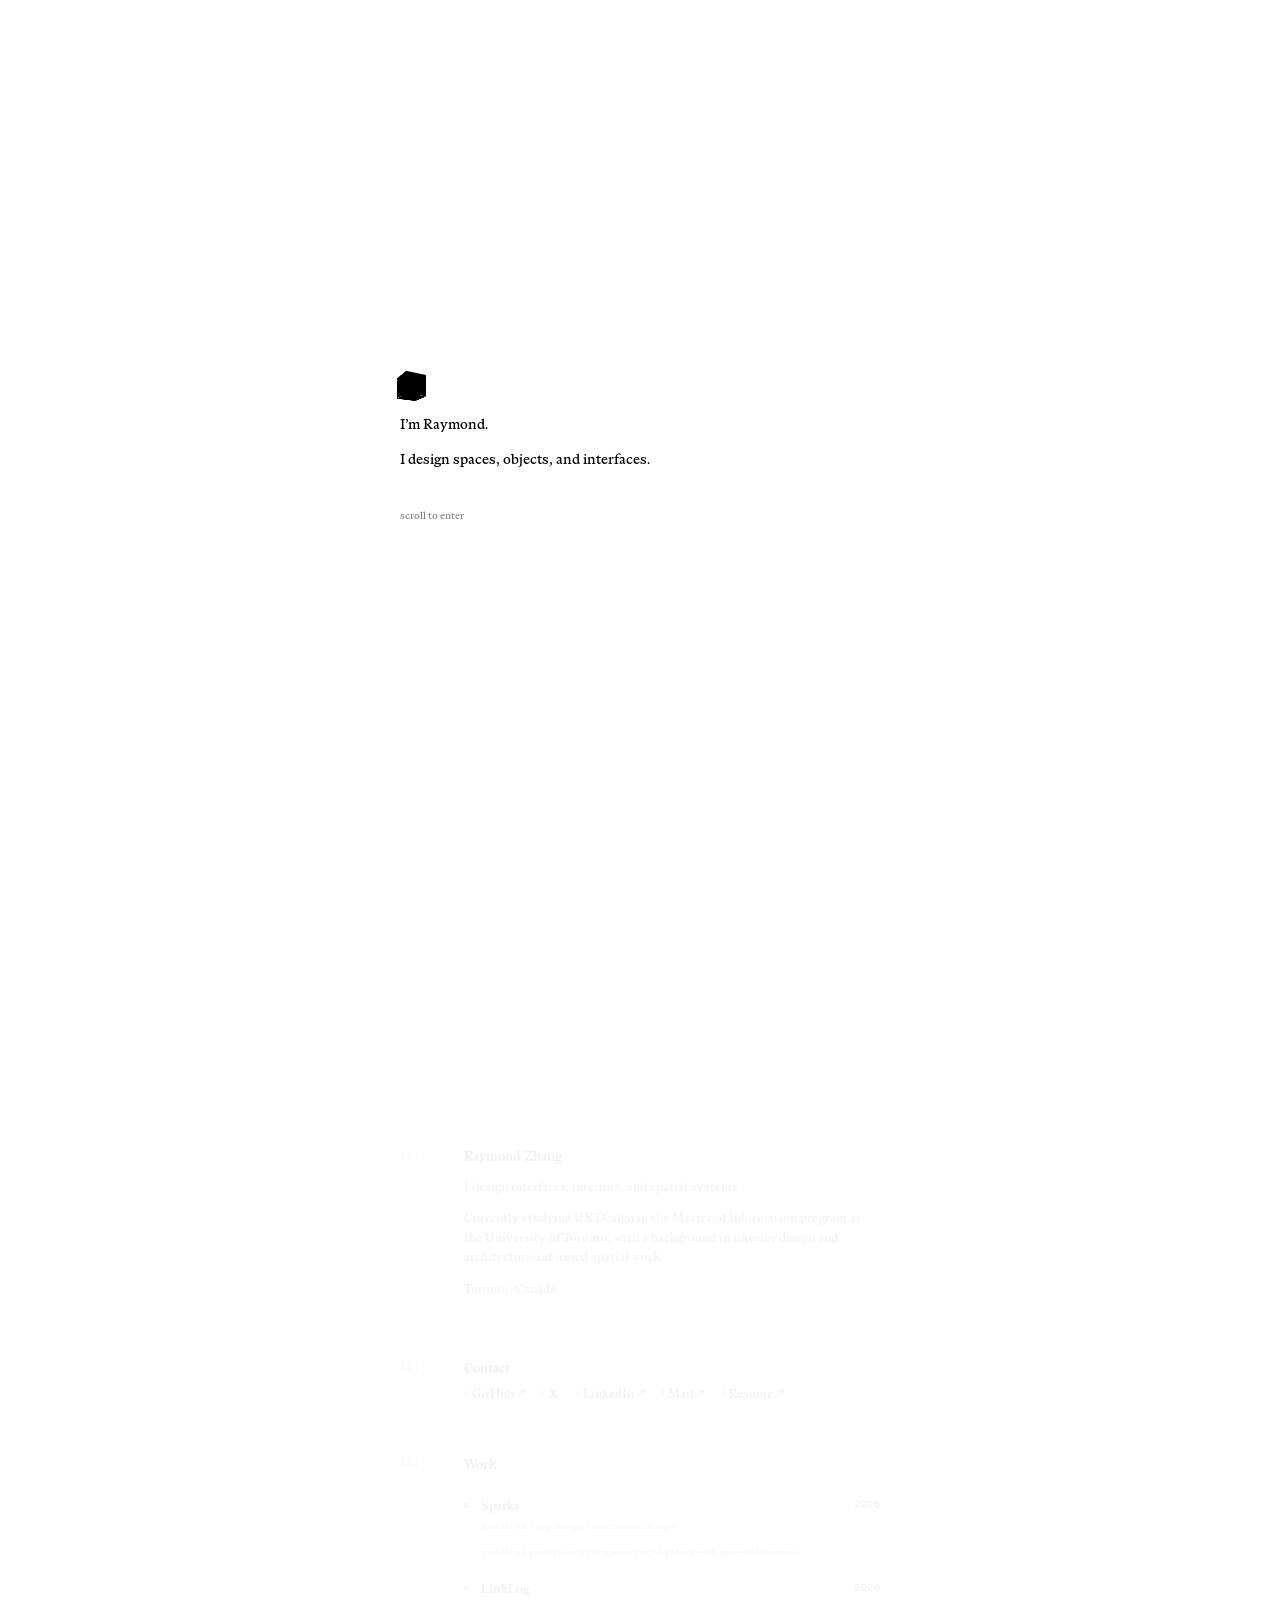
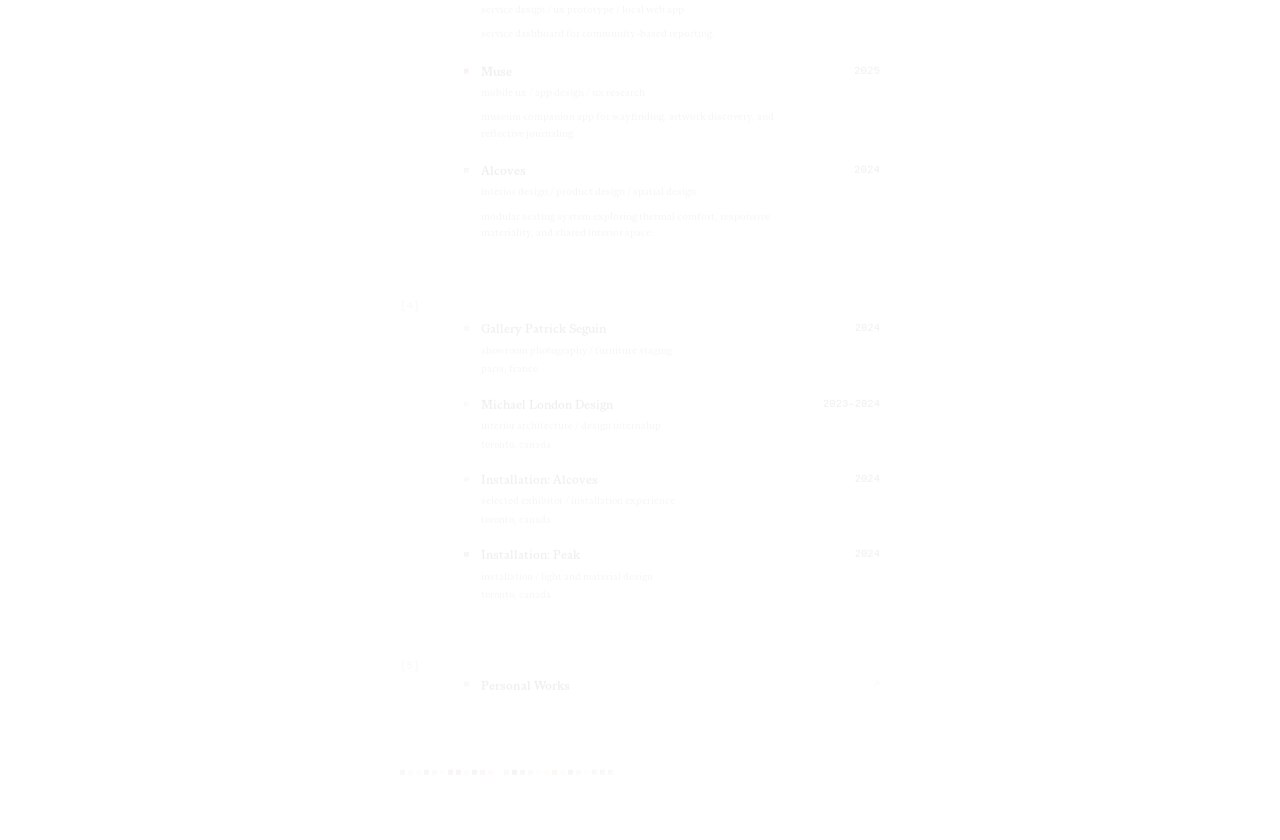
==== commit f528a913: "Add vector OG artwork and publish portfolio updates" ====
--- a/index.html
+++ b/index.html
@@ -429,9 +429,9 @@
 		const featuredProjects = {
 			linklog: {
 				title: "LinkLog",
-				discipline: "Service Design / UX Prototype / Local Web App",
+				discipline: "Service Design / UX Prototype / Dashboard Design",
 				year: "2026",
-				summary: "LinkLog is a browser-based service dashboard prototype designed for OACAO’s Links2Wellbeing program. It helps staff manage local client records, track follow-ups, document interactions, and prepare de-identified seasonal reports without relying on a backend or complex technical setup. The final package included a working prototype, storyboard, user testing materials, future-state service blueprint, implementation toolkit, Miro process work, and technical documentation.",
+				summary: "LinkLog is a browser based service dashboard prototype designed for OACAO’s Links2Wellbeing program. It helps staff manage local client records, track follow-ups, document interactions, and prepare de-identified seasonal reports without relying on a backend or complex technical setup. The final package included a working prototype, storyboard, user testing materials, future-state service blueprint, implementation toolkit, Miro process work, and technical documentation.",
 				marker: "linear-gradient(135deg, #4e6498 0%, #96b4c9 55%, #b3c8cd 100%)",
 				meta: [
 					["Role", "UX Researcher / Service Designer / Prototype Developer"],
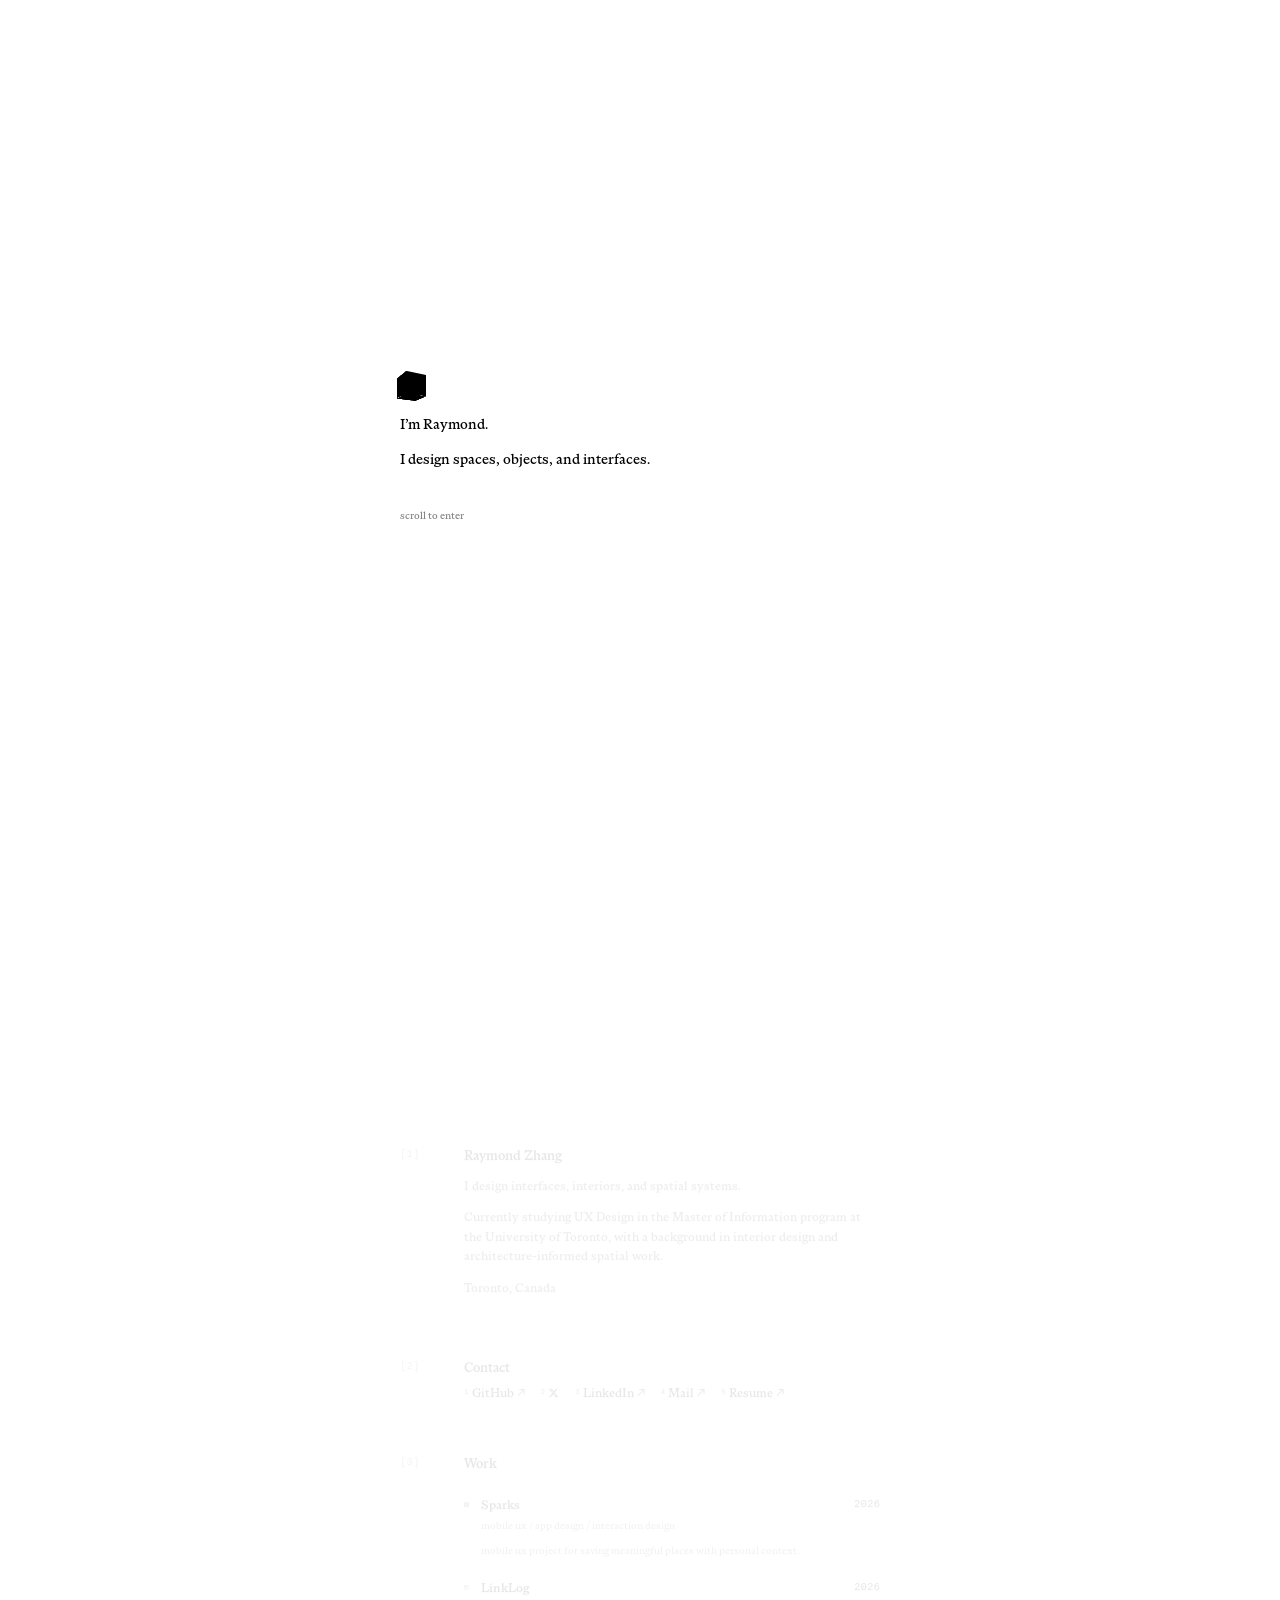
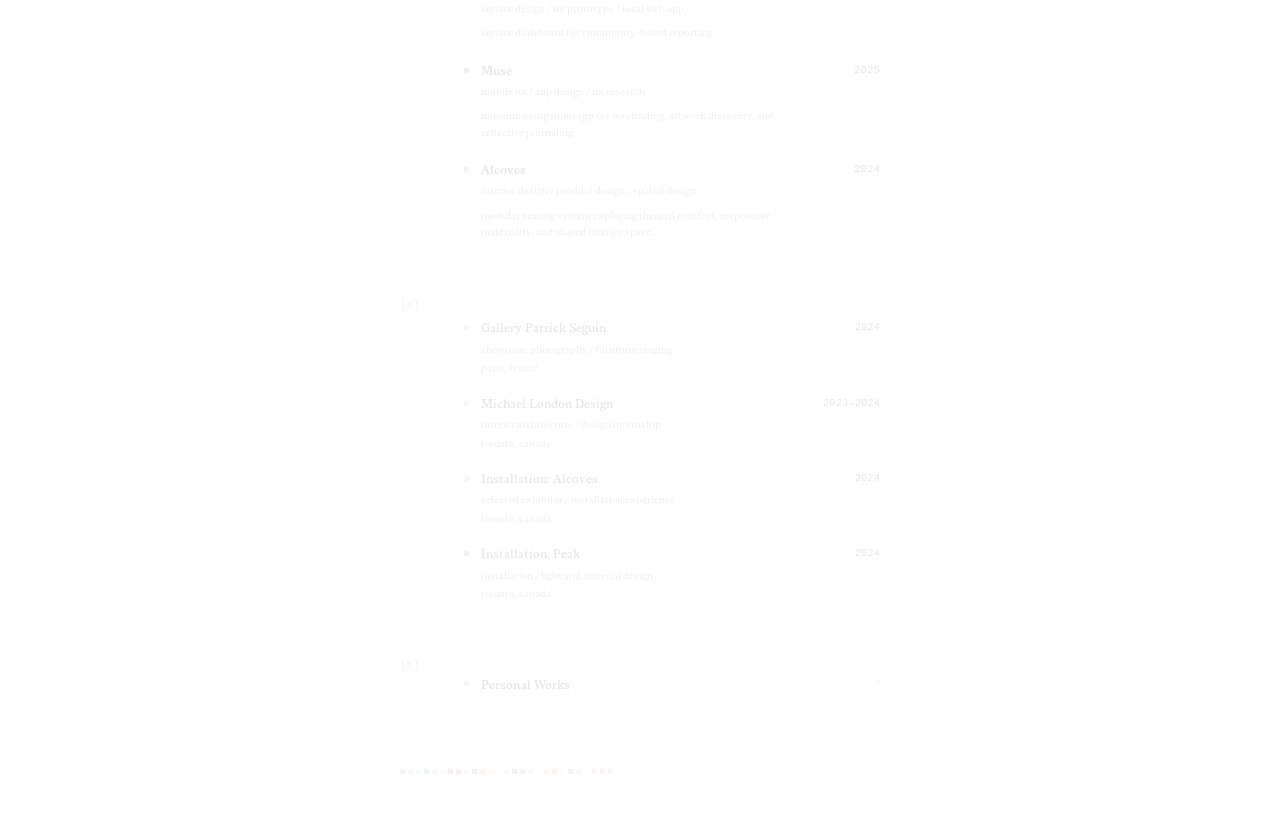
==== commit c8c0de01: "Refresh social preview image cache" ====
--- a/index.html
+++ b/index.html
@@ -10,14 +10,14 @@
 	<meta property="og:url" content="https://www.ray-mnd.com/">
 	<meta property="og:title" content="Raymond Zhang — UX, Spatial &amp; Product Design">
 	<meta property="og:description" content="A portfolio of UX, service design, mobile app design, product design, and spatial experience work by Raymond Zhang.">
-	<meta property="og:image" content="https://www.ray-mnd.com/og-image.png">
+	<meta property="og:image" content="https://www.ray-mnd.com/og-image.png?v=c389d9297bd1">
 	<meta property="og:image:width" content="1200">
 	<meta property="og:image:height" content="630">
 	<meta property="og:image:alt" content="Raymond Zhang portfolio preview">
 	<meta name="twitter:card" content="summary_large_image">
 	<meta name="twitter:title" content="Raymond Zhang — UX, Spatial &amp; Product Design">
 	<meta name="twitter:description" content="A portfolio of UX, service design, mobile app design, product design, and spatial experience work by Raymond Zhang.">
-	<meta name="twitter:image" content="https://www.ray-mnd.com/og-image.png">
+	<meta name="twitter:image" content="https://www.ray-mnd.com/og-image.png?v=c389d9297bd1">
 	<title>Raymond Zhang</title>
 	<link rel="canonical" href="https://www.ray-mnd.com/">
 	<link rel="icon" href="favicon.svg" type="image/svg+xml">
